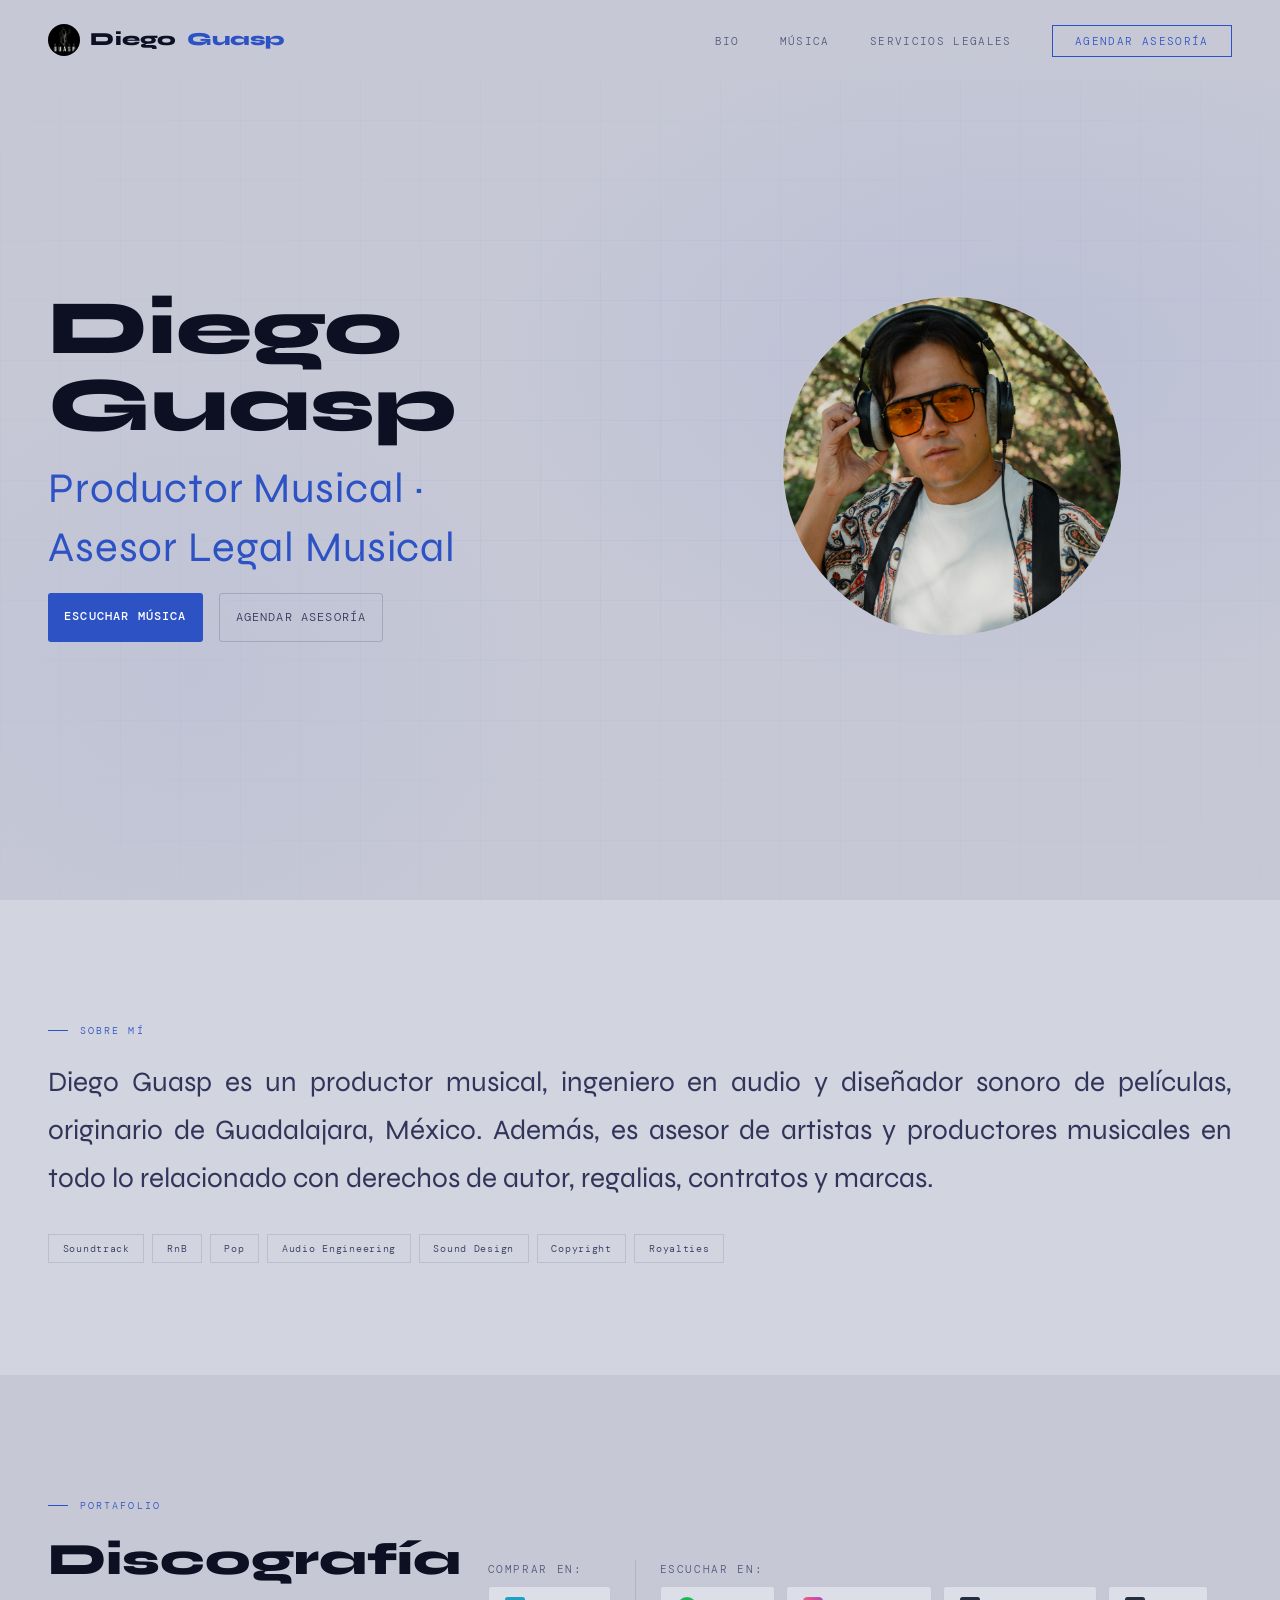
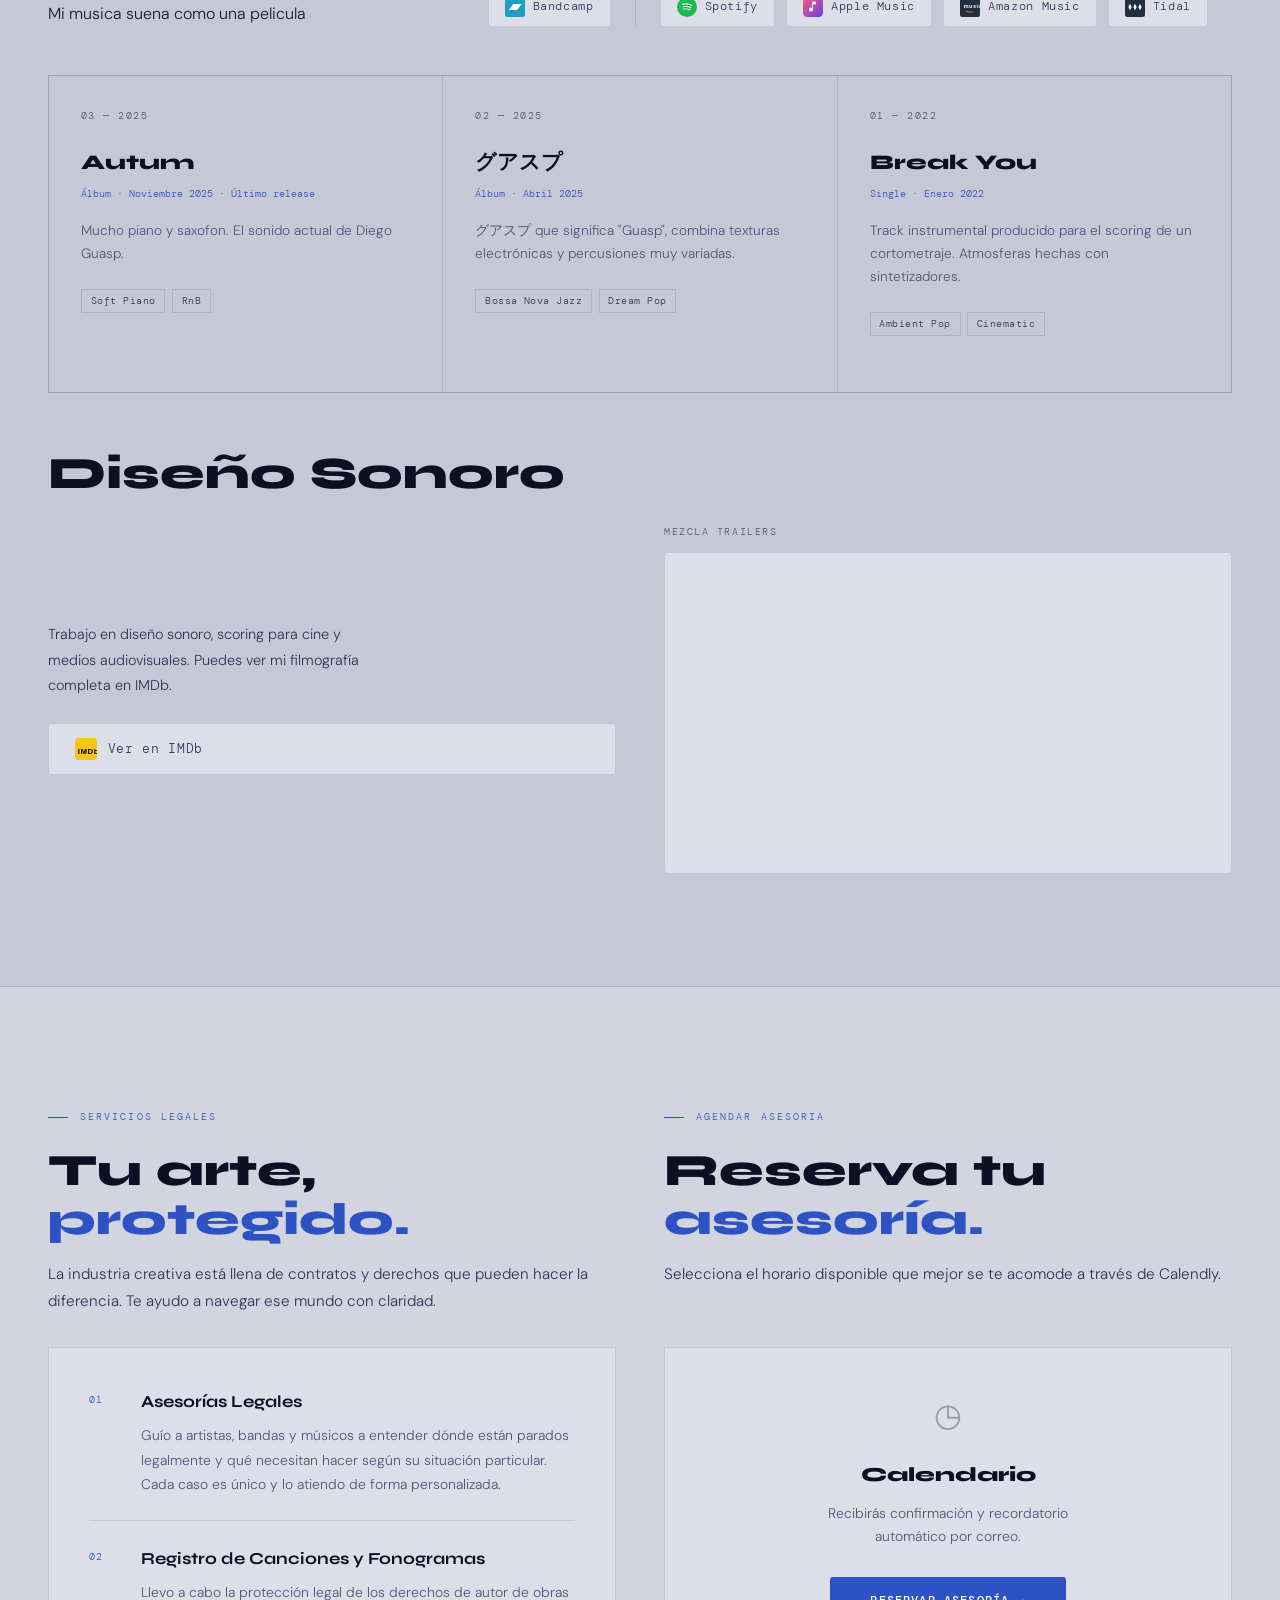
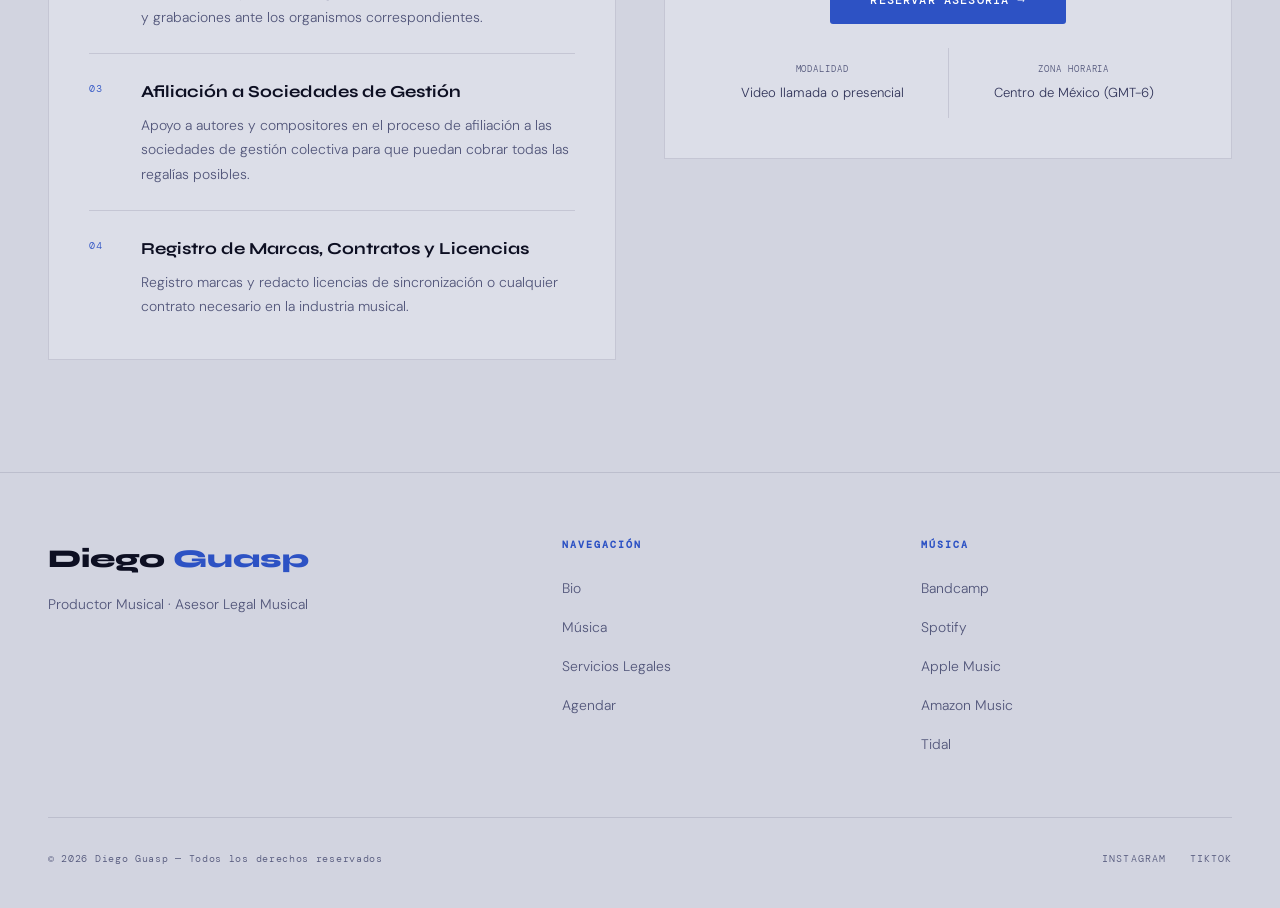
==== index.html @ 58776ae5 "cambios junio 2" ====
<!DOCTYPE html>
<html lang="es">
<head>
<meta charset="UTF-8">
<meta name="viewport" content="width=device-width, initial-scale=1.0">
<title>Diego Guasp — Productor Musical & Asesor Legal Musical</title>
<meta name="description" content="Diego Guasp — Productor musical, ingeniero y asesor legal musical. Guadalajara, México.">

<!-- Open Graph -->
<meta property="og:type" content="website">
<meta property="og:url" content="https://diegoguasp.com">
<meta property="og:title" content="Diego Guasp — Productor Musical & Asesor Legal Musical">
<meta property="og:description" content="Mi música suena como una película. Producción musical y asesoría legal artística desde Guadalajara, México.">
<meta property="og:image" content="https://diegoguasp.com/Imagenes/Foto.JPG">
<meta property="og:image:width" content="1200">
<meta property="og:image:height" content="630">
<meta property="og:locale" content="es_MX">

<!-- Twitter/X Card -->
<meta name="twitter:card" content="summary_large_image">
<meta name="twitter:title" content="Diego Guasp — Productor Musical & Asesor Legal Musical">
<meta name="twitter:description" content="Mi música suena como una película.">
<meta name="twitter:image" content="https://diegoguasp.com/Imagenes/Foto.JPG">

<!-- Google Analytics 4 -->
<script async src="https://www.googletagmanager.com/gtag/js?id=G-9KR2VS8VET"></script>
<script>
  window.dataLayer = window.dataLayer || [];
  function gtag(){dataLayer.push(arguments);}
  gtag('js', new Date());
  gtag('config', 'G-9KR2VS8VET');
</script>

<link rel="preconnect" href="https://fonts.googleapis.com">
<link rel="preconnect" href="https://fonts.gstatic.com" crossorigin>
<link href="https://fonts.googleapis.com/css2?family=Syne:wght@400;700;800&family=DM+Sans:wght@300;400;500&family=DM+Mono:wght@400;500&display=swap" rel="stylesheet">
<link rel="stylesheet" href="styles.css?v=2">
</head>
<body>

<!-- NAV -->
<div class="nav-overlay" id="navOverlay"></div>
<nav id="navbar">
  <a href="#" class="nav-logo">
    <img src="Imagenes/Logo.JPG" alt="Diego Guasp Logo">
    Diego<span> Guasp</span>
  </a>
  <button class="nav-hamburger" id="navHamburger" aria-label="Menú">
    <span></span><span></span><span></span>
  </button>
  <ul class="nav-links" id="main-navigation">
    <li><a href="#sobre-mi">Bio</a></li>
    <li><a href="#musica">Música</a></li>
    <li><a href="#servicios-legales">Servicios Legales</a></li>
    <li><a href="#agenda-col" class="nav-cta">Agendar Asesoría</a></li>
  </ul>
</nav>

<!-- HERO -->
<section class="hero" id="inicio">
  <div class="hero-bg"></div>
  <div class="hero-grid-lines"></div>
  <div class="hero-content">
    <h1 class="hero-title">
      <span class="name">Diego Guasp</span>
      <span class="role">Productor Musical ·</span>
      <span class="role">Asesor Legal Musical</span>
    </h1>
    <div class="hero-btns">
      <a href="#musica" class="btn-blue">Escuchar música</a>
      <a href="#agenda-col" class="btn-ghost">Agendar asesoría</a>
    </div>
  </div>
  <div class="hero-visual">
    <div class="hero-frame">
      <div class="hero-photo-placeholder">
        <img src="Imagenes/Foto.JPG" alt="Diego Guasp Foto">
      </div>
    </div>
  </div>
</section>

<!-- ABOUT -->
<section class="about" id="sobre-mi">
  <div class="about-inner">
    <div>
      <div class="section-eyebrow reveal">Sobre mí</div>
      <p class="section-title reveal">
        Diego Guasp es un productor musical, ingeniero en audio y diseñador sonoro de películas, originario de Guadalajara, México.
        Además, es asesor de artistas y productores musicales en todo lo relacionado con derechos de autor, regalias, contratos y marcas.
      </p>
      <div class="about-tags reveal">
        <span class="tag">Soundtrack</span>
        <span class="tag">RnB</span>
        <span class="tag">Pop</span>
        <span class="tag">Audio Engineering</span>
        <span class="tag">Sound Design</span>
        <span class="tag">Copyright</span>
        <span class="tag">Royalties</span>
      </div>
    </div>
  </div>
</section>

<!-- MUSIC -->
<section class="music" id="musica">
  <div class="music-header">
    <div>
      <div class="section-eyebrow reveal">Portafolio</div>
      <h2 class="section-title reveal">Discografía</h2>
      <p>Mi musica suena como una pelicula</p>
    </div>
    <div class="music-platforms reveal">
      <div class="platform-group">
        <span class="platform-group-label">Comprar en:</span>
        <div class="platform-group-btns">
          <a href="https://diegoguasp.bandcamp.com" target="_blank" rel="noopener" class="platform-btn">
            <svg viewBox="0 0 24 24" fill="none" xmlns="http://www.w3.org/2000/svg"><rect width="24" height="24" rx="3" fill="#1DA0C3"/><path d="M4.5 15.5l5.5-7h10l-5.5 7z" fill="white"/></svg>
            Bandcamp
          </a>
        </div>
      </div>
      <div class="platform-group">
        <span class="platform-group-label">Escuchar en:</span>
        <div class="platform-group-btns">
          <a href="https://open.spotify.com/artist/3UPe8YhRM7mn77mCJE94HJ" target="_blank" rel="noopener" class="platform-btn">
            <svg viewBox="0 0 24 24" xmlns="http://www.w3.org/2000/svg"><circle cx="12" cy="12" r="12" fill="#1DB954"/><path d="M17.2 10.6c-2.9-1.7-7.6-1.9-10.3-1a.7.7 0 01-.9-.5.7.7 0 01.5-.9c3-.9 8.1-.7 11.3 1.2a.7.7 0 01.2 1 .7.7 0 01-.8.2zm-.1 2.7a.6.6 0 01-.8.2c-2.4-1.5-6.1-1.9-9-1.1a.6.6 0 01-.7-.4.6.6 0 01.4-.7c3.3-.9 7.3-.5 10 1.2a.6.6 0 01.1.8zm-.9 2.6a.5.5 0 01-.7.1c-2.1-1.3-4.8-1.6-7.9-.9a.5.5 0 01-.6-.4.5.5 0 01.4-.6c3.4-.7 6.4-.4 8.7 1a.5.5 0 01.1.8z" fill="white"/></svg>
            Spotify
          </a>
          <a href="https://music.apple.com/mx/artist/diego-guasp/1601722653" target="_blank" rel="noopener" class="platform-btn">
            <svg viewBox="0 0 24 24" xmlns="http://www.w3.org/2000/svg"><defs><linearGradient id="appleG" x1="0" y1="0" x2="1" y2="1"><stop offset="0%" stop-color="#FC5C7D"/><stop offset="100%" stop-color="#6A3DE8"/></linearGradient></defs><rect width="24" height="24" rx="5" fill="url(#appleG)"/><path d="M15.5 5.5h-4a.5.5 0 00-.5.5v7.3a2.3 2.3 0 10.9 1.8V9h3.1a.5.5 0 00.5-.5V6a.5.5 0 00-.5-.5z" fill="white"/></svg>
            Apple Music
          </a>
          <a href="https://music.amazon.com.mx/artists/B09PHXPJSR/diego-guasp" target="_blank" rel="noopener" class="platform-btn">
            <svg viewBox="0 0 24 24" xmlns="http://www.w3.org/2000/svg"><rect width="24" height="24" rx="3" fill="#232F3E"/><path d="M5 15.2c3.2 2 7.4 3.1 11.8 2.3-.4.3-1 .6-1.5.8-2.9.9-6 .4-8.5-1.1-.3-.2-.4-.5-.2-.8.2-.3.4-.3.4-.2z" fill="#FF9900"/><text x="4.5" y="13.5" font-family="Arial" font-weight="700" font-size="6.5" fill="white">music</text></svg>
            Amazon Music
          </a>
          <a href="https://tidal.com/artist/30819581" target="_blank" rel="noopener" class="platform-btn">
            <svg viewBox="0 0 24 24" xmlns="http://www.w3.org/2000/svg"><rect width="24" height="24" rx="3" fill="#232F3E"/><g fill="white"><polygon points="6,8 8,12 6,16 4,12"/><polygon points="12,8 14,12 12,16 10,12"/><polygon points="18,8 20,12 18,16 16,12"/></g></svg>
            Tidal
          </a>
        </div>
      </div>
    </div>
  </div>

  <div class="music-grid reveal">
    <div class="track">
      <div class="track-num">03 — 2025</div>
      <div class="track-title">Autum</div>
      <div class="track-year">Álbum · Noviembre 2025 · Último release</div>
      <div class="track-desc">Mucho piano y saxofon. El sonido actual de Diego Guasp.</div>
      <div class="track-genres"><span class="track-genre">Soft Piano</span><span class="track-genre">RnB</span></div>
    </div>
    <div class="track">
      <div class="track-num">02 — 2025</div>
      <div class="track-title">グアスプ</div>
      <div class="track-year">Álbum · Abril 2025</div>
      <div class="track-desc">グアスプ que significa "Guasp", combina texturas electrónicas y percusiones muy variadas.</div>
      <div class="track-genres"><span class="track-genre">Bossa Nova Jazz</span><span class="track-genre">Dream Pop</span></div>
    </div>
    <div class="track">
      <div class="track-num">01 — 2022</div>
      <div class="track-title">Break You</div>
      <div class="track-year">Single · Enero 2022</div>
      <div class="track-desc">Track instrumental producido para el scoring de un cortometraje. Atmosferas hechas con sintetizadores.</div>
      <div class="track-genres"><span class="track-genre">Ambient Pop</span><span class="track-genre">Cinematic</span></div>
    </div>
  </div>

  <!-- Diseño Sonoro -->
  <div class="sound-design reveal">
    <h2 class="section-title" style="margin-top:3.5rem;">Diseño Sonoro</h2>
    <div class="sound-design-cols">
      <div class="sound-design-left">
        <p class="sound-design-desc">Trabajo en diseño sonoro, scoring para cine y medios audiovisuales. Puedes ver mi filmografía completa en IMDb.</p>
        <a href="https://m.imdb.com/name/nm13882269/" target="_blank" rel="noopener" class="platform-btn platform-btn--lg">
          <svg viewBox="0 0 24 24" xmlns="http://www.w3.org/2000/svg"><rect width="24" height="24" rx="4" fill="#F5C518"/><text x="3" y="17" font-family="Arial" font-weight="900" font-size="8.5" fill="#000000">IMDb</text></svg>
          Ver en IMDb
        </a>
      </div>
      <div class="sound-design-right">
        <p class="sound-design-video-label">Mezcla Trailers</p>
        <div class="video-embed">
          <iframe src="https://www.youtube.com/embed/2tfLSS6xUOE" title="Mezcla Trailers — Diego Guasp" allow="accelerometer; autoplay; clipboard-write; encrypted-media; gyroscope; picture-in-picture" allowfullscreen></iframe>
        </div>
      </div>
    </div>
  </div>
</section>

<div class="divider"></div>

<!-- LEGAL + AGENDA -->
<section class="legal-agenda" id="servicios-legales">
  <div class="legal-agenda-cols reveal">
    <div class="legal-column-left">
      <div class="legal-agenda-top reveal">
        <div class="section-eyebrow">Servicios Legales</div>
        <h2 class="section-title">Tu arte,<br><em>protegido.</em></h2>
        <p class="section-text">La industria creativa está llena de contratos y derechos que pueden hacer la diferencia. Te ayudo a navegar ese mundo con claridad.</p>
      </div>
      <div class="legal-box">
        <div class="legal-services-list">
          <div class="legal-service-item">
            <div class="legal-service-num">01</div>
            <div>
              <div class="legal-service-name">Asesorías Legales</div>
              <div class="legal-service-desc">Guío a artistas, bandas y músicos a entender dónde están parados legalmente y qué necesitan hacer según su situación particular. Cada caso es único y lo atiendo de forma personalizada.</div>
            </div>
          </div>
          <div class="legal-service-item">
            <div class="legal-service-num">02</div>
            <div>
              <div class="legal-service-name">Registro de Canciones y Fonogramas</div>
              <div class="legal-service-desc">Llevo a cabo la protección legal de los derechos de autor de obras y grabaciones ante los organismos correspondientes.</div>
            </div>
          </div>
          <div class="legal-service-item">
            <div class="legal-service-num">03</div>
            <div>
              <div class="legal-service-name">Afiliación a Sociedades de Gestión</div>
              <div class="legal-service-desc">Apoyo a autores y compositores en el proceso de afiliación a las sociedades de gestión colectiva para que puedan cobrar todas las regalías posibles.</div>
            </div>
          </div>
          <div class="legal-service-item">
            <div class="legal-service-num">04</div>
            <div>
              <div class="legal-service-name">Registro de Marcas, Contratos y Licencias</div>
              <div class="legal-service-desc">Registro marcas y redacto licencias de sincronización o cualquier contrato necesario en la industria musical.</div>
            </div>
          </div>
        </div>
      </div>
    </div>

    <section class="agenda-col" id="agenda-col">
      <div class="agenda-header">
        <div class="section-eyebrow">Agendar Asesoria</div>
        <div class="agenda-intro">
          <h2 class="section-title">Reserva tu<br><em>asesoría.</em></h2>
          <p class="section-text">Selecciona el horario disponible que mejor se te acomode a través de Calendly.</p>
        </div>
      </div>
      <div class="calendly-wrap">
        <div class="calendly-icon">◷</div>
        <h3>Calendario</h3>
        <p>Recibirás confirmación y recordatorio automático por correo.</p>
        <button type="button" id="openCalendly" class="btn-calendly">Reservar asesoría →</button>
        <div class="agenda-features">
          <div class="agenda-feature">
            <div class="agenda-feature-label">Modalidad</div>
            <div class="agenda-feature-val">Video llamada o presencial</div>
          </div>
          <div class="agenda-feature">
            <div class="agenda-feature-label">Zona horaria</div>
            <div class="agenda-feature-val">Centro de México (GMT-6)</div>
          </div>
        </div>
      </div>
    </section>
  </div>
</section>

<!-- LIBRERÍA — oculta, reactivar cuando esté lista
<section class="sounds" id="libreria"> ... </section>
-->

<!-- FOOTER -->
<footer>
  <div class="footer-top">
    <div class="footer-brand">
      <h2>Diego <span>Guasp</span></h2>
      <p>Productor Musical · Asesor Legal Musical</p>
    </div>
    <div class="footer-col">
      <h4>Navegación</h4>
      <ul>
        <li><a href="#sobre-mi">Bio</a></li>
        <li><a href="#musica">Música</a></li>
        <li><a href="#servicios-legales">Servicios Legales</a></li>
        <li><a href="#agenda-col">Agendar</a></li>
      </ul>
    </div>
    <div class="footer-col">
      <h4>Música</h4>
      <ul>
        <li><a href="https://diegoguasp.bandcamp.com" target="_blank" rel="noopener">Bandcamp</a></li>
        <li><a href="https://open.spotify.com/artist/3UPe8YhRM7mn77mCJE94HJ" target="_blank" rel="noopener">Spotify</a></li>
        <li><a href="https://music.apple.com/mx/artist/diego-guasp/1601722653" target="_blank" rel="noopener">Apple Music</a></li>
        <li><a href="https://music.amazon.com.mx/artists/B09PHXPJSR/diego-guasp" target="_blank" rel="noopener">Amazon Music</a></li>
        <li><a href="https://tidal.com/artist/30819581" target="_blank" rel="noopener">Tidal</a></li>
      </ul>
    </div>
  </div>
  <div class="footer-bottom">
    <span class="footer-copy">© 2026 Diego Guasp — Todos los derechos reservados</span>
    <div class="footer-socials">
      <a href="https://instagram.com/diego.guasp" target="_blank" rel="noopener" class="footer-social">Instagram</a>
      <a href="https://tiktok.com/@diegoguasp" target="_blank" rel="noopener" class="footer-social">TikTok</a>
    </div>
  </div>
</footer>

<!-- Calendly modal -->
<div id="calendlyModal" style="display:none;position:fixed;inset:0;z-index:200;background:rgba(0,0,0,0.45);backdrop-filter:blur(2px);align-items:center;justify-content:center;padding:1rem;">
  <div style="width:min(900px,100%);max-height:90vh;background:var(--bg);border:1px solid var(--border);border-radius:8px;overflow:hidden;">
    <div style="display:flex;justify-content:space-between;align-items:center;padding:0.8rem 1rem;border-bottom:1px solid var(--border);">
      <h3 style="font-family:'Syne',sans-serif;font-size:1rem;color:var(--cream);font-weight:700;">Reservar asesoría</h3>
      <button id="closeCalendly" style="background:transparent;border:none;color:var(--muted);font-size:1.4rem;cursor:pointer;line-height:1;">×</button>
    </div>
    <div><iframe id="calendlyIframe" src="" title="Calendly" allowfullscreen style="width:100%;height:70vh;border:0;"></iframe></div>
  </div>
</div>

<script src="main.js"></script>
</body>
</html>
---- styles.css ----
/* ─────────────────────────────────────────
   Diego Guasp — styles.css
   ───────────────────────────────────────── */

*, *::before, *::after { box-sizing: border-box; margin: 0; padding: 0; }
html { scroll-behavior: smooth; scroll-padding-top: 7rem; font-size: 16px; }

:root {
  --bg:      #c6c8d6;
  --bg2:     #d2d4e0;
  --bg3:     #dcdee8;
  --border:  rgba(40,45,80,0.13);
  --text:    #1a1c2e;
  --muted:   #52567a;
  --subtle:  #32355a;
  --blue:    #2d52c4;
  --blue2:   #4f7eff;
  --cream:   #0d0f22;
  --font-display: 'Syne', sans-serif;
  --font-body:    'DM Sans', sans-serif;
  --font-mono:    'DM Mono', monospace;
}

body { background: var(--bg); color: var(--text); font-family: var(--font-body); font-weight: 300; line-height: 1.7; overflow-x: hidden; }

/* NAV */
nav { position: fixed; top: 0; left: 0; right: 0; z-index: 100; display: flex; justify-content: space-between; align-items: center; padding: 1.5rem 3rem; border-bottom: 1px solid transparent; transition: background 0.4s, border-color 0.4s, padding 0.3s; background: rgba(198,200,214,0.6); backdrop-filter: blur(10px); }
nav.scrolled { background: rgba(198,200,214,0.96); backdrop-filter: blur(20px); border-color: var(--border); padding: 1rem 3rem; }
.nav-logo { display: flex; align-items: center; gap: 0.65rem; font-family: var(--font-display); font-size: 1.15rem; font-weight: 800; letter-spacing: 0.01em; color: var(--cream); text-decoration: none; }
.nav-logo img { width: 32px; height: 32px; object-fit: cover; border-radius: 50%; flex-shrink: 0; }
.nav-logo span { color: var(--blue); }
.nav-links { display: flex; gap: 2.5rem; list-style: none; align-items: center; justify-content: flex-end; flex-wrap: wrap; }
.nav-links a { color: var(--muted); text-decoration: none; font-family: var(--font-mono); font-size: 0.7rem; letter-spacing: 0.12em; text-transform: uppercase; transition: color 0.2s; }
.nav-links a:hover { color: var(--blue); }
.nav-links li { min-width: fit-content; }
.nav-cta { padding: 0.5rem 1.4rem; border: 1px solid var(--blue); color: var(--blue) !important; transition: background 0.2s, color 0.2s !important; }
.nav-cta:hover { background: var(--blue) !important; color: #fff !important; }

/* HERO */
.hero { min-height: 100vh; display: grid; grid-template-columns: 1fr 1fr; align-items: center; padding: 5rem 3rem 3rem; position: relative; overflow: hidden; gap: 4rem; }
.hero-bg { position: absolute; inset: 0; z-index: 0; background: radial-gradient(ellipse 60% 55% at 80% 40%, rgba(45,82,196,0.07) 0%, transparent 70%), radial-gradient(ellipse 40% 50% at 15% 75%, rgba(45,82,196,0.04) 0%, transparent 70%); }
.hero-grid-lines { position: absolute; inset: 0; z-index: 0; background-image: linear-gradient(rgba(45,82,196,0.04) 1px, transparent 1px), linear-gradient(90deg, rgba(45,82,196,0.04) 1px, transparent 1px); background-size: 60px 60px; mask-image: radial-gradient(ellipse 80% 80% at 50% 50%, black 0%, transparent 100%); }
.hero-content { position: relative; z-index: 1; }
.hero-title { font-family: var(--font-display); font-size: clamp(3.5rem, 6vw, 6rem); font-weight: 800; line-height: 1.0; margin-bottom: 1.5rem; opacity: 0; animation: fadeUp 0.8s 0.2s forwards; }
.hero-title .name { display: block; color: var(--cream); margin-bottom: inherit; }
.hero-title .role { display: block; font-weight: 400; color: var(--blue); font-size: 0.55em; margin-top: 0.4em; letter-spacing: 0.02em; }
.hero-btns { display: flex; gap: 1rem; flex-wrap: wrap; opacity: 0; animation: fadeUp 0.8s 0.5s forwards; }
.btn-blue { padding: 0.85rem 1rem; background: var(--blue); color: #fff; font-family: var(--font-mono); font-size: 0.73rem; font-weight: 500; letter-spacing: 0.1em; text-transform: uppercase; border: none; border-radius: 3px; text-decoration: none; display: inline-block; transition: background 0.2s, transform 0.15s; }
.btn-blue:hover { background: var(--blue2); transform: translateY(-2px); }
.btn-ghost { padding: 0.85rem 1rem; background: transparent; color: var(--subtle); font-family: var(--font-mono); font-size: 0.73rem; letter-spacing: 0.1em; text-transform: uppercase; border: 1px solid rgba(40,45,80,0.2); border-radius: 3px; text-decoration: none; display: inline-block; transition: border-color 0.2s, color 0.2s; }
.btn-ghost:hover { border-color: var(--blue); color: var(--blue); }
.hero-visual { position: relative; z-index: 1; display: flex; justify-content: center; align-items: center; opacity: 0; animation: fadeIn 1.2s 0.3s forwards; }
.hero-frame { position: relative; display: inline-block; max-width: 340px; width: 100%; }
.hero-photo-placeholder { width: 100%; aspect-ratio: 1; background: var(--bg3); border: 1px solid var(--border); display: flex; flex-direction: column; align-items: center; justify-content: center; overflow: hidden; border-radius: 50%; }
.hero-photo-placeholder img { display: block; width: 100%; height: 100%; object-fit: cover; object-position: center; }
.hero-frame-deco { position: absolute; bottom: -14px; right: -14px; width: 100%; height: 100%; border: 1px solid var(--blue); opacity: 0.2; z-index: -1; border-radius: 50%; }

/* SHARED */
section { padding: 7rem 3rem; scroll-margin-top: -7rem; }
.section-eyebrow { display: inline-flex; align-items: center; gap: 0.75rem; font-family: var(--font-mono); font-size: 0.65rem; color: var(--blue); letter-spacing: 0.2em; text-transform: uppercase; margin-bottom: 1.25rem; }
.section-eyebrow::before { content: ''; display: block; width: 20px; height: 1px; background: var(--blue); }
.section-title { font-family: var(--font-display); font-size: clamp(2rem, 3.5vw, 3rem); font-weight: 800; line-height: 1.1; color: var(--cream); margin-bottom: 1rem; }
.section-title em { font-style: normal; color: var(--blue); }
.section-sub  { color: var(--subtle); font-size: 1rem; line-height: 1.8; max-width: 520px; margin-bottom: 3.5rem; }
.section-text { color: var(--subtle); font-size: 0.95rem; line-height: 1.8; max-width: 580px; margin-bottom: 0; }
.agenda-intro { margin-bottom: 1.5rem; }
.divider { width: 100%; height: 1px; background: var(--border); }

/* ABOUT */
.about { background: var(--bg2); }
.about-inner { display: grid; grid-template-columns: 1fr; gap: 2rem; }
.about-inner .section-title { font-size: clamp(1.5rem, 2.2vw, 1.75rem); font-weight: 400; color: var(--subtle); line-height: 1.7; margin-bottom: 0; text-align: justify; }
.about-tags { display: flex; flex-wrap: wrap; gap: 0.5rem; margin-top: 2rem; }
.tag { padding: 0.3rem 0.85rem; border: 1px solid var(--border); font-family: var(--font-mono); font-size: 0.65rem; color: var(--subtle); letter-spacing: 0.07em; transition: border-color 0.2s, color 0.2s; }
.tag:hover { border-color: var(--blue); color: var(--blue); }

/* MUSIC */
.music-header { display: flex; justify-content: space-between; align-items: flex-end; margin-bottom: 3rem; flex-wrap: wrap; gap: 1.5rem; }
.music-grid { display: grid; grid-template-columns: repeat(3, 1fr); gap: 1px; background: var(--border); border: 1px solid var(--border); }
.track { background: var(--bg); padding: 2rem; transition: background 0.25s; position: relative; overflow: hidden; }
.track::before { content: ''; position: absolute; top: 0; left: 0; width: 3px; height: 0; background: var(--blue); transition: height 0.35s; }
@media (hover: hover) { .track:hover { background: var(--bg2); } .track:hover::before { height: 100%; } }
.track.touched { background: var(--bg2); }
.track.touched::before { height: 100%; }
.track-num   { font-family: var(--font-mono); font-size: 0.62rem; color: var(--muted); letter-spacing: 0.15em; margin-bottom: 1.25rem; }
.track-title { font-family: var(--font-display); font-size: 1.3rem; font-weight: 800; color: var(--cream); margin-bottom: 0.3rem; }
.track-year  { font-family: var(--font-mono); font-size: 0.65rem; color: var(--blue); margin-bottom: 1rem; }
.track-desc  { font-size: 0.85rem; color: var(--muted); line-height: 1.7; margin-bottom: 1.5rem; }
.track-genres { display: flex; flex-wrap: wrap; gap: 0.4rem; margin-bottom: 1.5rem; }
.track-genre { font-family: var(--font-mono); font-size: 0.6rem; color: var(--subtle); border: 1px solid var(--border); padding: 0.18rem 0.55rem; letter-spacing: 0.05em; }
.track-link { display: inline-flex; align-items: center; gap: 0.5rem; font-family: var(--font-mono); font-size: 0.65rem; color: var(--blue); letter-spacing: 0.1em; text-transform: uppercase; text-decoration: none; transition: gap 0.2s; }
.track-link:hover { gap: 0.9rem; }

/* PLATFORMS */
.music-platforms { display: flex; align-items: flex-end; gap: 0; }
.platform-group { display: flex; flex-direction: column; gap: 0.5rem; padding: 0 1.5rem; }
.platform-group:first-child { padding-left: 0; }
.platform-group + .platform-group { border-left: 1px solid var(--border); }
.platform-group-label { font-family: var(--font-mono); font-size: 0.68rem; color: var(--muted); letter-spacing: 0.15em; text-transform: uppercase; }
.platform-group-btns { display: flex; gap: 0.7rem; flex-wrap: wrap; }
.platform-btn { display: inline-flex; align-items: center; gap: 0.5rem; padding: 0.55rem 1rem; border: 1px solid var(--border); border-radius: 3px; background: var(--bg3); text-decoration: none; font-family: var(--font-mono); font-size: 0.78rem; color: var(--subtle); letter-spacing: 0.05em; transition: border-color 0.2s, color 0.2s, background 0.2s, transform 0.15s; }
.platform-btn:hover { border-color: var(--blue); color: var(--blue); background: var(--bg2); transform: translateY(-1px); }
.platform-btn svg { width: 20px; height: 20px; flex-shrink: 0; }
.platform-btn--lg { padding: 0.85rem 1.6rem; font-size: 0.8rem; gap: 0.7rem; }
.platform-btn--lg svg { width: 22px; height: 22px; }

/* SOUND DESIGN */
.sound-design { margin-top: 1rem; }
.sound-design-cols { display: grid; grid-template-columns: 1fr 1fr; gap: 3rem; align-items: center; margin-top: 1.5rem; }
.sound-design-left { display: flex; flex-direction: column; gap: 1.5rem; justify-content: center; }
.sound-design-desc { font-size: 0.9rem; color: var(--subtle); line-height: 1.8; max-width: 320px; }
.sound-design-right { display: flex; flex-direction: column; gap: 0.75rem; }
.sound-design-video-label { font-family: var(--font-mono); font-size: 0.65rem; color: var(--muted); letter-spacing: 0.15em; text-transform: uppercase; }
.video-embed { position: relative; width: 100%; padding-bottom: 56.25%; border: 1px solid var(--border); border-radius: 4px; overflow: hidden; background: var(--bg3); }
.video-embed iframe { position: absolute; inset: 0; width: 100%; height: 100%; border: 0; }

/* LEGAL + AGENDA */
.legal-agenda { background: var(--bg2); }
.legal-agenda-top { margin-bottom: 0; }
.legal-agenda-cols { display: grid; grid-template-columns: 1fr 1fr; gap: 3rem; align-items: start; }
.legal-column-left { display: flex; flex-direction: column; gap: 2rem; }
.legal-box { border: 1px solid var(--border); background: var(--bg3); padding: 2.5rem; }
.legal-services-list { display: flex; flex-direction: column; }
.legal-service-item { display: grid; grid-template-columns: 2rem 1fr; gap: 1.25rem; padding: 1.5rem 0; border-bottom: 1px solid var(--border); }
.legal-service-item:last-child  { border-bottom: none; padding-bottom: 0; }
.legal-service-item:first-child { padding-top: 0; }
.legal-service-num  { font-family: var(--font-mono); font-size: 0.62rem; color: var(--blue); letter-spacing: 0.1em; padding-top: 0.2rem; }
.legal-service-name { font-family: var(--font-display); font-size: 1.05rem; font-weight: 700; color: var(--cream); margin-bottom: 0.4rem; }
.legal-service-desc { font-size: 0.87rem; color: var(--muted); line-height: 1.75; }
.agenda-col { display: flex; flex-direction: column; gap: 0; padding: 0; scroll-margin-top: -1rem; }
.agenda-header { margin-bottom: 2.18rem; }
.calendly-wrap { background: var(--bg3); border: 1px solid var(--border); padding: 2.5rem 2rem; display: flex; flex-direction: column; align-items: center; text-align: center; }
.calendly-icon { font-size: 2rem; margin-bottom: 1rem; opacity: 0.35; }
.calendly-wrap h3 { font-family: var(--font-display); font-size: 1.25rem; font-weight: 800; color: var(--cream); margin-bottom: 0.6rem; }
.calendly-wrap p  { color: var(--muted); font-size: 0.87rem; line-height: 1.7; margin-bottom: 1.75rem; max-width: 260px; }
.btn-calendly { display: inline-block; padding: 0.95rem 2.5rem; background: var(--blue); color: #fff; font-family: var(--font-mono); font-size: 0.73rem; font-weight: 500; letter-spacing: 0.1em; text-transform: uppercase; text-decoration: none; border-radius: 3px; border: none; cursor: pointer; transition: background 0.2s, transform 0.15s; }
.btn-calendly:hover { background: var(--blue2); transform: translateY(-2px); }
.agenda-features { display: grid; grid-template-columns: 1fr 1fr; gap: 1px; background: var(--border); width: 100%; margin-top: 1.5rem; }
.agenda-feature       { padding: 0.9rem 1rem; background: var(--bg3); }
.agenda-feature-label { font-family: var(--font-mono); font-size: 0.58rem; color: var(--muted); letter-spacing: 0.1em; text-transform: uppercase; margin-bottom: 0.25rem; }
.agenda-feature-val   { font-size: 0.82rem; color: var(--subtle); }

/* FOOTER */
footer { background: var(--bg2); border-top: 1px solid var(--border); padding: 4rem 3rem 2.5rem; }
.footer-top { display: grid; grid-template-columns: 1.5fr 1fr 1fr; gap: 3rem; margin-bottom: 3rem; }
.footer-brand h2 { font-family: var(--font-display); font-size: 1.6rem; font-weight: 800; color: var(--cream); margin-bottom: 0.75rem; }
.footer-brand h2 span { color: var(--blue); }
.footer-brand p { color: var(--muted); font-size: 0.87rem; line-height: 1.8; max-width: 280px; }
.footer-col h4 { font-family: var(--font-mono); font-size: 0.62rem; color: var(--blue); letter-spacing: 0.2em; text-transform: uppercase; margin-bottom: 1.25rem; }
.footer-col ul { list-style: none; }
.footer-col ul li { margin-bottom: 0.75rem; }
.footer-col ul li a { color: var(--muted); text-decoration: none; font-size: 0.87rem; transition: color 0.2s; }
.footer-col ul li a:hover { color: var(--blue); }
.footer-bottom { border-top: 1px solid var(--border); padding-top: 2rem; display: flex; justify-content: space-between; align-items: center; flex-wrap: wrap; gap: 1rem; }
.footer-copy    { font-family: var(--font-mono); font-size: 0.62rem; color: var(--muted); letter-spacing: 0.07em; }
.footer-socials { display: flex; gap: 1.5rem; }
.footer-social  { font-family: var(--font-mono); font-size: 0.65rem; color: var(--muted); text-decoration: none; letter-spacing: 0.1em; text-transform: uppercase; transition: color 0.2s; }
.footer-social:hover { color: var(--blue); }

/* ANIMATIONS */
@keyframes fadeUp { from { opacity: 0; transform: translateY(20px); } to { opacity: 1; transform: translateY(0); } }
@keyframes fadeIn  { from { opacity: 0; } to { opacity: 1; } }
.reveal         { opacity: 0; transform: translateY(18px); transition: opacity 0.65s ease, transform 0.65s ease; }
.reveal.visible { opacity: 1; transform: translateY(0); }

/* HAMBURGER */
.nav-hamburger { display: none; flex-direction: column; justify-content: center; gap: 5px; width: 36px; height: 36px; cursor: pointer; background: transparent; border: none; padding: 4px; flex-shrink: 0; }
.nav-hamburger span { display: block; width: 22px; height: 2px; background: var(--cream); border-radius: 2px; transition: transform 0.25s, opacity 0.2s; }
.nav-hamburger.open span:nth-child(1) { transform: translateY(7px) rotate(45deg); }
.nav-hamburger.open span:nth-child(2) { opacity: 0; }
.nav-hamburger.open span:nth-child(3) { transform: translateY(-7px) rotate(-45deg); }

/* RESPONSIVE */
@media (max-width: 900px) {
  nav { padding: 1rem 1.5rem; flex-wrap: nowrap; }
  nav.scrolled { padding: 0.8rem 1.5rem; }
  .nav-hamburger { display: flex; }
  .nav-links { display: none; flex-direction: column; gap: 0; position: fixed; top: 0; left: 0; right: 0; background: rgba(198,200,214,0.97); backdrop-filter: blur(20px); padding: 5rem 2rem 2rem; z-index: 99; border-bottom: 1px solid var(--border); }
  .nav-links.open { display: flex; }
  .nav-links li { width: 100%; border-bottom: 1px solid var(--border); }
  .nav-links li:last-child { border-bottom: none; margin-top: 1rem; }
  .nav-links a { display: block; padding: 0.9rem 0; font-size: 0.75rem; color: var(--subtle); }
  .nav-links a:hover { color: var(--blue); }
  .nav-cta { display: inline-block !important; padding: 0.65rem 1.4rem !important; width: fit-content; }
  .nav-overlay { display: none; position: fixed; inset: 0; z-index: 98; background: rgba(26,28,46,0.35); }
  .nav-overlay.open { display: block; }
  section { padding: 5rem 1.2rem; }
  .hero { display: flex; flex-direction: column; padding: 7rem 1.2rem 3rem; gap: 2rem; }
  .hero-content { order: 2; text-align: center; }
  .hero-btns { display: block; margin-top: 2rem; }
  .hero-visual { order: 1; display: flex; margin-top: 0; margin-bottom: 2rem; justify-content: center; }
  .hero-frame { max-width: 260px; }
  .about-inner, .legal-agenda-cols { grid-template-columns: 1fr; gap: 0; }
  .music-grid { grid-template-columns: 1fr; }
  .music-header { flex-direction: column; align-items: flex-start; }
  .sound-design-cols { grid-template-columns: 1fr; gap: 2rem; }
  .sound-design-desc { max-width: 100%; }
  .music-platforms { flex-direction: column; align-items: flex-start; gap: 1rem; }
  .platform-group { padding: 0; }
  .platform-group + .platform-group { border-left: none; border-top: 1px solid var(--border); padding-top: 1rem; }
  .agenda-col { scroll-margin-top: -3rem; }
  .footer-top { grid-template-columns: 1fr; gap: 2rem; }
}
@media (max-width: 600px) {
  .hero-title { font-size: 2.4rem; }
  .section-eyebrow { font-size: 0.6rem; }
  .section-sub, .section-text, .agenda-intro p { font-size: 0.92rem; }
  .legal-box { padding: 1.5rem; }
  .agenda-features { grid-template-columns: 1fr; }
  .platform-group-btns { flex-wrap: wrap; }
  .hero { padding-top: 6rem; }
}
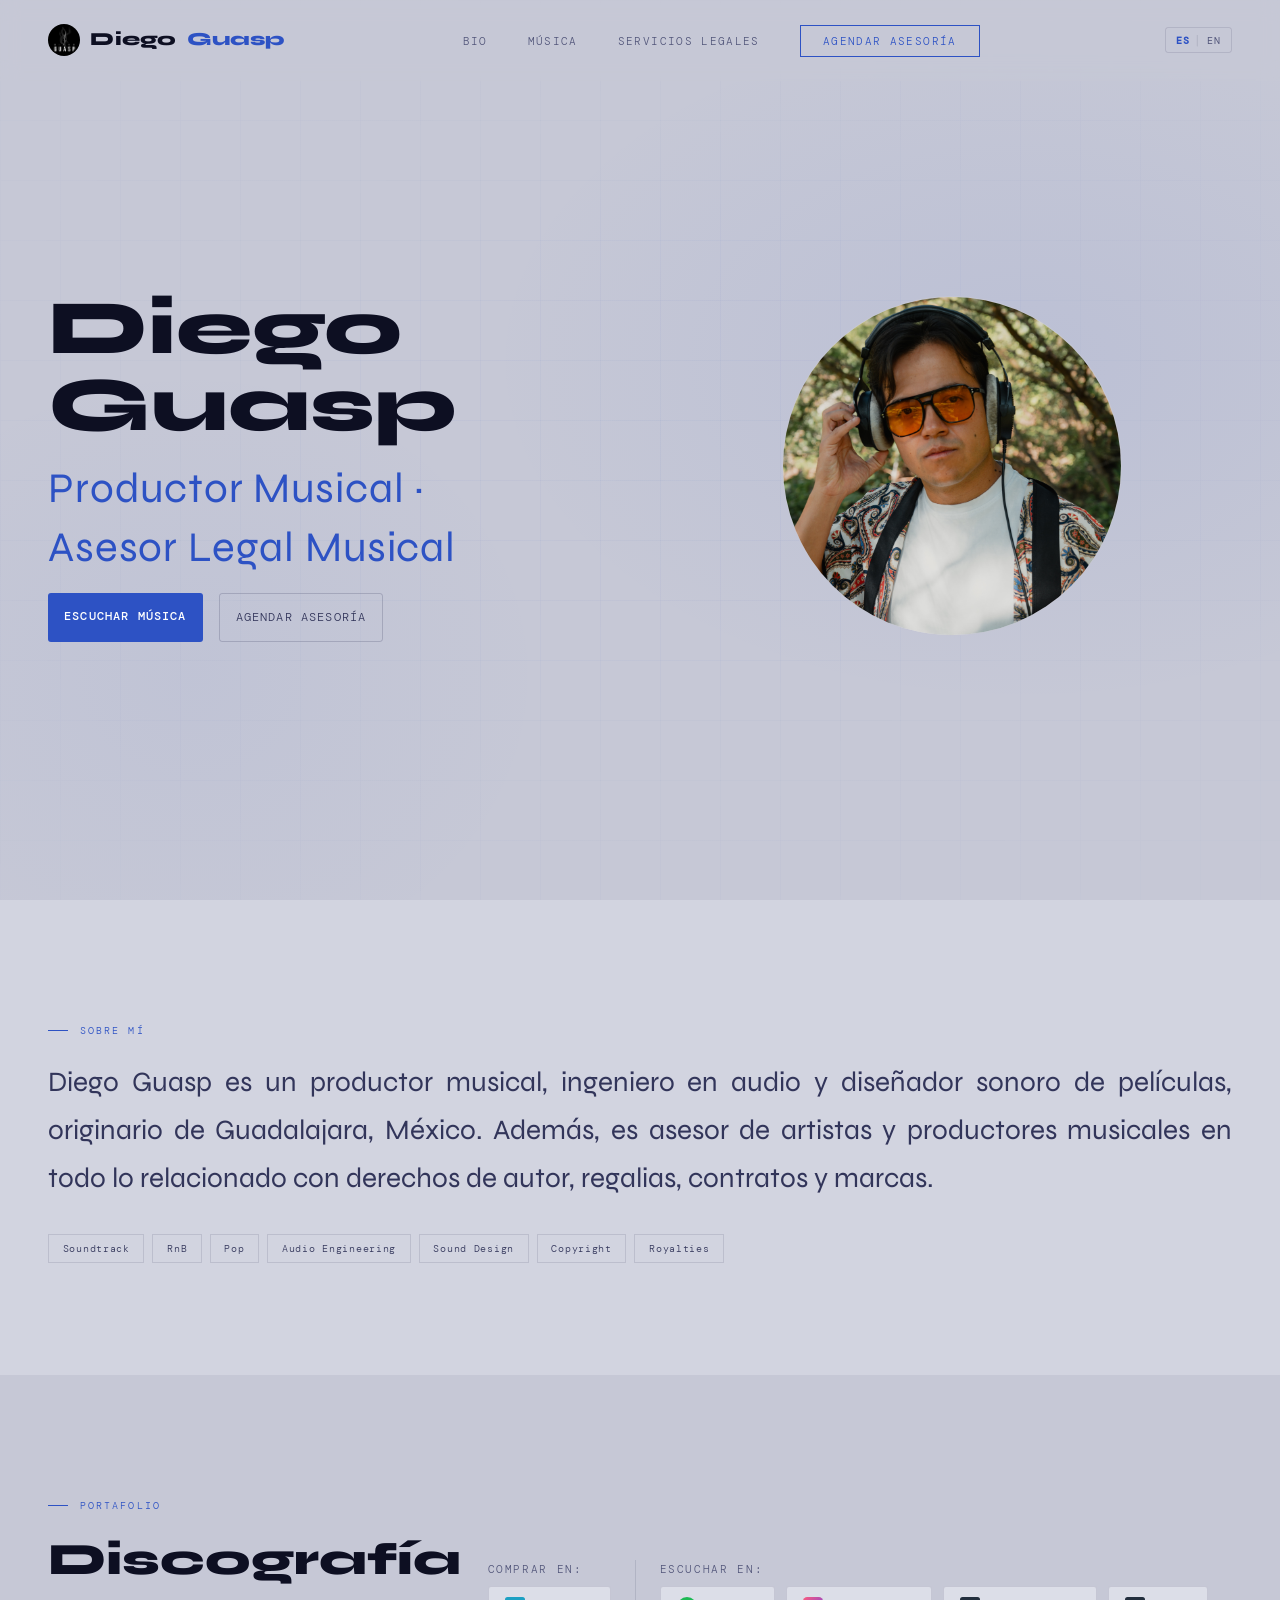
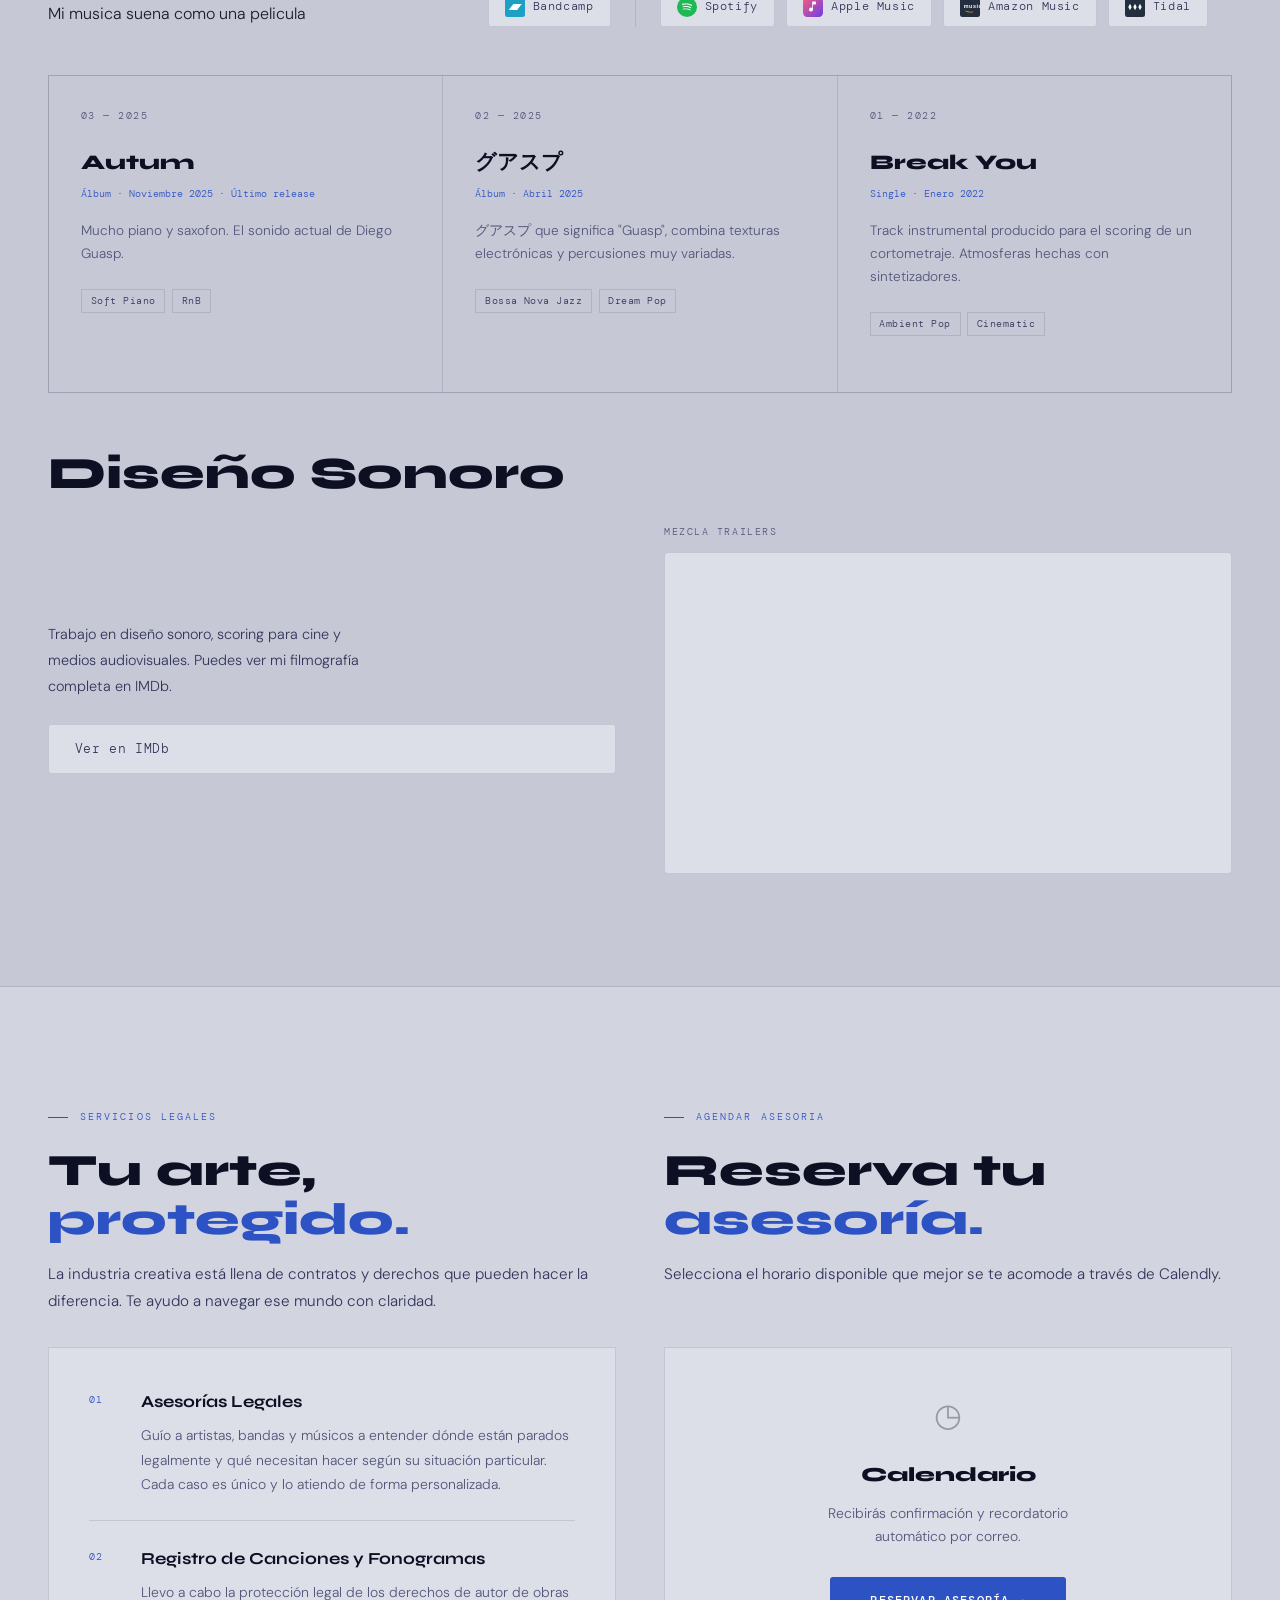
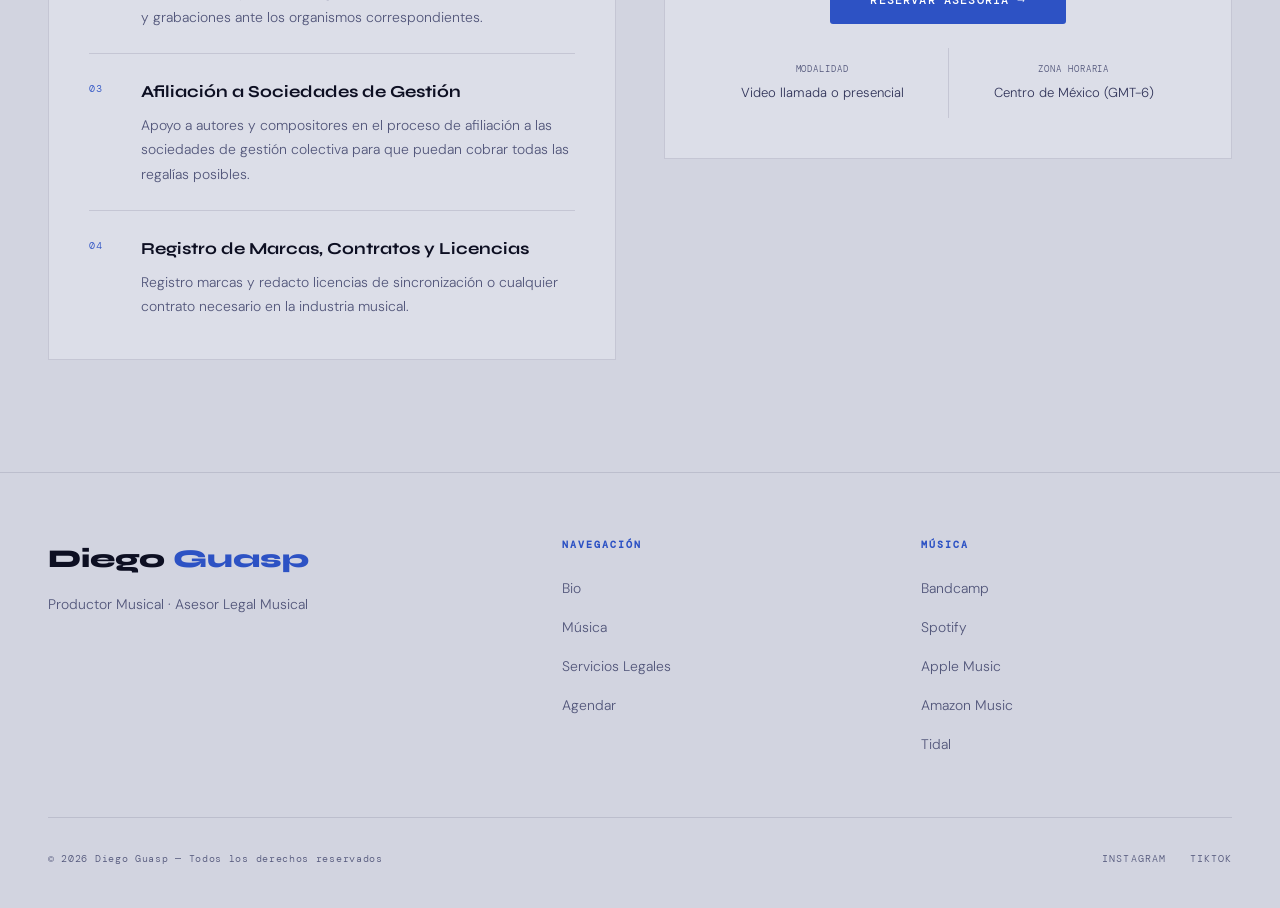
==== commit 3f7cb61b: "cambios julio 1" ====
--- a/index.html
+++ b/index.html
@@ -49,11 +49,23 @@
     <span></span><span></span><span></span>
   </button>
   <ul class="nav-links" id="main-navigation">
-    <li><a href="#sobre-mi">Bio</a></li>
-    <li><a href="#musica">Música</a></li>
-    <li><a href="#servicios-legales">Servicios Legales</a></li>
-    <li><a href="#agenda-col" class="nav-cta">Agendar Asesoría</a></li>
+    <li><a href="#sobre-mi" data-es="Bio" data-en="Bio">Bio</a></li>
+    <li><a href="#musica" data-es="Música" data-en="Music">Música</a></li>
+    <li><a href="#servicios-legales" data-es="Servicios Legales" data-en="Legal Services">Servicios Legales</a></li>
+    <li class="lang-toggle-mobile">
+      <button class="lang-toggle" id="langToggleMobile" aria-label="Cambiar idioma">
+        <span class="lang-opt" data-lang="es">ES</span>
+        <span class="lang-sep">|</span>
+        <span class="lang-opt" data-lang="en">EN</span>
+      </button>
+    </li>
+    <li><a href="#agenda-col" class="nav-cta" data-es="Agendar Asesoría" data-en="Book a Session">Agendar Asesoría</a></li>
   </ul>
+  <button class="lang-toggle lang-toggle-desktop" id="langToggleDesktop" aria-label="Cambiar idioma">
+    <span class="lang-opt" data-lang="es">ES</span>
+    <span class="lang-sep">|</span>
+    <span class="lang-opt" data-lang="en">EN</span>
+  </button>
 </nav>
 
 <!-- HERO -->
@@ -63,12 +75,12 @@
   <div class="hero-content">
     <h1 class="hero-title">
       <span class="name">Diego Guasp</span>
-      <span class="role">Productor Musical ·</span>
-      <span class="role">Asesor Legal Musical</span>
+      <span class="role" data-es="Productor Musical ·" data-en="Music Producer ·">Productor Musical ·</span>
+      <span class="role" data-es="Asesor Legal Musical" data-en="Music Legal Advisor">Asesor Legal Musical</span>
     </h1>
     <div class="hero-btns">
-      <a href="#musica" class="btn-blue">Escuchar música</a>
-      <a href="#agenda-col" class="btn-ghost">Agendar asesoría</a>
+      <a href="#musica" class="btn-blue" data-es="Escuchar música" data-en="Listen to music">Escuchar música</a>
+      <a href="#agenda-col" class="btn-ghost" data-es="Agendar asesoría" data-en="Book a session">Agendar asesoría</a>
     </div>
   </div>
   <div class="hero-visual">
@@ -84,8 +96,10 @@
 <section class="about" id="sobre-mi">
   <div class="about-inner">
     <div>
-      <div class="section-eyebrow reveal">Sobre mí</div>
-      <p class="section-title reveal">
+      <div class="section-eyebrow reveal" data-es="Sobre mí" data-en="About me">Sobre mí</div>
+      <p class="section-title reveal"
+        data-es="Diego Guasp es un productor musical, ingeniero en audio y diseñador sonoro de películas, originario de Guadalajara, México. Además, es asesor de artistas y productores musicales en todo lo relacionado con derechos de autor, regalias, contratos y marcas."
+        data-en="Diego Guasp is a music producer, audio engineer, and film sound designer from Guadalajara, Mexico. He also advises artists and music producers on all matters related to copyright, royalties, contracts, and trademarks.">
         Diego Guasp es un productor musical, ingeniero en audio y diseñador sonoro de películas, originario de Guadalajara, México.
         Además, es asesor de artistas y productores musicales en todo lo relacionado con derechos de autor, regalias, contratos y marcas.
       </p>
@@ -106,13 +120,13 @@
 <section class="music" id="musica">
   <div class="music-header">
     <div>
-      <div class="section-eyebrow reveal">Portafolio</div>
-      <h2 class="section-title reveal">Discografía</h2>
-      <p>Mi musica suena como una pelicula</p>
+      <div class="section-eyebrow reveal" data-es="Portafolio" data-en="Portfolio">Portafolio</div>
+      <h2 class="section-title reveal" data-es="Discografía" data-en="Discography">Discografía</h2>
+      <p data-es="Mi musica suena como una pelicula" data-en="My music sounds like a movie">Mi musica suena como una pelicula</p>
     </div>
     <div class="music-platforms reveal">
       <div class="platform-group">
-        <span class="platform-group-label">Comprar en:</span>
+        <span class="platform-group-label" data-es="Comprar en:" data-en="Buy on:">Comprar en:</span>
         <div class="platform-group-btns">
           <a href="https://diegoguasp.bandcamp.com" target="_blank" rel="noopener" class="platform-btn">
             <svg viewBox="0 0 24 24" fill="none" xmlns="http://www.w3.org/2000/svg"><rect width="24" height="24" rx="3" fill="#1DA0C3"/><path d="M4.5 15.5l5.5-7h10l-5.5 7z" fill="white"/></svg>
@@ -121,7 +135,7 @@
         </div>
       </div>
       <div class="platform-group">
-        <span class="platform-group-label">Escuchar en:</span>
+        <span class="platform-group-label" data-es="Escuchar en:" data-en="Listen on:">Escuchar en:</span>
         <div class="platform-group-btns">
           <a href="https://open.spotify.com/artist/3UPe8YhRM7mn77mCJE94HJ" target="_blank" rel="noopener" class="platform-btn">
             <svg viewBox="0 0 24 24" xmlns="http://www.w3.org/2000/svg"><circle cx="12" cy="12" r="12" fill="#1DB954"/><path d="M17.2 10.6c-2.9-1.7-7.6-1.9-10.3-1a.7.7 0 01-.9-.5.7.7 0 01.5-.9c3-.9 8.1-.7 11.3 1.2a.7.7 0 01.2 1 .7.7 0 01-.8.2zm-.1 2.7a.6.6 0 01-.8.2c-2.4-1.5-6.1-1.9-9-1.1a.6.6 0 01-.7-.4.6.6 0 01.4-.7c3.3-.9 7.3-.5 10 1.2a.6.6 0 01.1.8zm-.9 2.6a.5.5 0 01-.7.1c-2.1-1.3-4.8-1.6-7.9-.9a.5.5 0 01-.6-.4.5.5 0 01.4-.6c3.4-.7 6.4-.4 8.7 1a.5.5 0 01.1.8z" fill="white"/></svg>
@@ -148,39 +162,39 @@
     <div class="track">
       <div class="track-num">03 — 2025</div>
       <div class="track-title">Autum</div>
-      <div class="track-year">Álbum · Noviembre 2025 · Último release</div>
-      <div class="track-desc">Mucho piano y saxofon. El sonido actual de Diego Guasp.</div>
+      <div class="track-year" data-es="Álbum · Noviembre 2025 · Último release" data-en="Album · November 2025 · Latest release">Álbum · Noviembre 2025 · Último release</div>
+      <div class="track-desc" data-es="Mucho piano y saxofon. El sonido actual de Diego Guasp." data-en="Heavy piano and saxophone. Diego Guasp's current sound.">Mucho piano y saxofon. El sonido actual de Diego Guasp.</div>
       <div class="track-genres"><span class="track-genre">Soft Piano</span><span class="track-genre">RnB</span></div>
     </div>
     <div class="track">
       <div class="track-num">02 — 2025</div>
       <div class="track-title">グアスプ</div>
-      <div class="track-year">Álbum · Abril 2025</div>
-      <div class="track-desc">グアスプ que significa "Guasp", combina texturas electrónicas y percusiones muy variadas.</div>
+      <div class="track-year" data-es="Álbum · Abril 2025" data-en="Album · April 2025">Álbum · Abril 2025</div>
+      <div class="track-desc" data-es="グアスプ que significa &quot;Guasp&quot;, combina texturas electrónicas y percusiones muy variadas." data-en="グアスプ meaning &quot;Guasp&quot;, blends electronic textures with varied rhythmic elements.">グアスプ que significa "Guasp", combina texturas electrónicas y percusiones muy variadas.</div>
       <div class="track-genres"><span class="track-genre">Bossa Nova Jazz</span><span class="track-genre">Dream Pop</span></div>
     </div>
     <div class="track">
       <div class="track-num">01 — 2022</div>
       <div class="track-title">Break You</div>
-      <div class="track-year">Single · Enero 2022</div>
-      <div class="track-desc">Track instrumental producido para el scoring de un cortometraje. Atmosferas hechas con sintetizadores.</div>
+      <div class="track-year" data-es="Single · Enero 2022" data-en="Single · January 2022">Single · Enero 2022</div>
+      <div class="track-desc" data-es="Track instrumental producido para el scoring de un cortometraje. Atmosferas hechas con sintetizadores." data-en="Instrumental track produced for a short film score. Synth-driven atmospheres inspired by Coldplay.">Track instrumental producido para el scoring de un cortometraje. Atmosferas hechas con sintetizadores.</div>
       <div class="track-genres"><span class="track-genre">Ambient Pop</span><span class="track-genre">Cinematic</span></div>
     </div>
   </div>
 
   <!-- Diseño Sonoro -->
   <div class="sound-design reveal">
-    <h2 class="section-title" style="margin-top:3.5rem;">Diseño Sonoro</h2>
+    <h2 class="section-title" style="margin-top:3.5rem;" data-es="Diseño Sonoro" data-en="Sound Design">Diseño Sonoro</h2>
     <div class="sound-design-cols">
       <div class="sound-design-left">
-        <p class="sound-design-desc">Trabajo en diseño sonoro, scoring para cine y medios audiovisuales. Puedes ver mi filmografía completa en IMDb.</p>
-        <a href="https://m.imdb.com/name/nm13882269/" target="_blank" rel="noopener" class="platform-btn platform-btn--lg">
+        <p class="sound-design-desc" data-es="Trabajo en diseño sonoro, scoring para cine y medios audiovisuales. Puedes ver mi filmografía completa en IMDb." data-en="I work in sound design and scoring for film and audiovisual media. You can see my full filmography on IMDb.">Trabajo en diseño sonoro, scoring para cine y medios audiovisuales. Puedes ver mi filmografía completa en IMDb.</p>
+        <a href="https://m.imdb.com/name/nm13882269/" target="_blank" rel="noopener" class="platform-btn platform-btn--lg" data-es="Ver en IMDb" data-en="View on IMDb">
           <svg viewBox="0 0 24 24" xmlns="http://www.w3.org/2000/svg"><rect width="24" height="24" rx="4" fill="#F5C518"/><text x="3" y="17" font-family="Arial" font-weight="900" font-size="8.5" fill="#000000">IMDb</text></svg>
-          Ver en IMDb
+          <span data-es="Ver en IMDb" data-en="View on IMDb">Ver en IMDb</span>
         </a>
       </div>
       <div class="sound-design-right">
-        <p class="sound-design-video-label">Mezcla Trailers</p>
+        <p class="sound-design-video-label" data-es="Mezcla Trailers" data-en="Trailer Mix">Mezcla Trailers</p>
         <div class="video-embed">
           <iframe src="https://www.youtube.com/embed/2tfLSS6xUOE" title="Mezcla Trailers — Diego Guasp" allow="accelerometer; autoplay; clipboard-write; encrypted-media; gyroscope; picture-in-picture" allowfullscreen></iframe>
         </div>
@@ -196,38 +210,38 @@
   <div class="legal-agenda-cols reveal">
     <div class="legal-column-left">
       <div class="legal-agenda-top reveal">
-        <div class="section-eyebrow">Servicios Legales</div>
-        <h2 class="section-title">Tu arte,<br><em>protegido.</em></h2>
-        <p class="section-text">La industria creativa está llena de contratos y derechos que pueden hacer la diferencia. Te ayudo a navegar ese mundo con claridad.</p>
+        <div class="section-eyebrow" data-es="Servicios Legales" data-en="Legal Services">Servicios Legales</div>
+        <h2 class="section-title" data-es="Tu arte,<br><em>protegido.</em>" data-en="Your art,<br><em>protected.</em>">Tu arte,<br><em>protegido.</em></h2>
+        <p class="section-text" data-es="La industria creativa está llena de contratos y derechos que pueden hacer la diferencia. Te ayudo a navegar ese mundo con claridad." data-en="The creative industry is full of contracts and rights that can make all the difference. I help you navigate that world with clarity.">La industria creativa está llena de contratos y derechos que pueden hacer la diferencia. Te ayudo a navegar ese mundo con claridad.</p>
       </div>
       <div class="legal-box">
         <div class="legal-services-list">
           <div class="legal-service-item">
             <div class="legal-service-num">01</div>
             <div>
-              <div class="legal-service-name">Asesorías Legales</div>
-              <div class="legal-service-desc">Guío a artistas, bandas y músicos a entender dónde están parados legalmente y qué necesitan hacer según su situación particular. Cada caso es único y lo atiendo de forma personalizada.</div>
+              <div class="legal-service-name" data-es="Asesorías Legales" data-en="Legal Consulting">Asesorías Legales</div>
+              <div class="legal-service-desc" data-es="Guío a artistas, bandas y músicos a entender dónde están parados legalmente y qué necesitan hacer según su situación particular. Cada caso es único y lo atiendo de forma personalizada." data-en="I guide artists, bands, and musicians to understand their legal standing and what steps they need to take based on their specific situation. Every case is unique and I handle each one personally.">Guío a artistas, bandas y músicos a entender dónde están parados legalmente y qué necesitan hacer según su situación particular. Cada caso es único y lo atiendo de forma personalizada.</div>
             </div>
           </div>
           <div class="legal-service-item">
             <div class="legal-service-num">02</div>
             <div>
-              <div class="legal-service-name">Registro de Canciones y Fonogramas</div>
-              <div class="legal-service-desc">Llevo a cabo la protección legal de los derechos de autor de obras y grabaciones ante los organismos correspondientes.</div>
+              <div class="legal-service-name" data-es="Registro de Canciones y Fonogramas" data-en="Song & Phonogram Registration">Registro de Canciones y Fonogramas</div>
+              <div class="legal-service-desc" data-es="Llevo a cabo la protección legal de los derechos de autor de obras y grabaciones ante los organismos correspondientes." data-en="I handle the legal protection of copyright for compositions and recordings with the relevant authorities.">Llevo a cabo la protección legal de los derechos de autor de obras y grabaciones ante los organismos correspondientes.</div>
             </div>
           </div>
           <div class="legal-service-item">
             <div class="legal-service-num">03</div>
             <div>
-              <div class="legal-service-name">Afiliación a Sociedades de Gestión</div>
-              <div class="legal-service-desc">Apoyo a autores y compositores en el proceso de afiliación a las sociedades de gestión colectiva para que puedan cobrar todas las regalías posibles.</div>
+              <div class="legal-service-name" data-es="Afiliación a Sociedades de Gestión" data-en="Performing Rights Society Registration">Afiliación a Sociedades de Gestión</div>
+              <div class="legal-service-desc" data-es="Apoyo a autores y compositores en el proceso de afiliación a las sociedades de gestión colectiva para que puedan cobrar todas las regalías posibles." data-en="I support authors and composers through the process of joining collective management societies so they can collect all possible royalties.">Apoyo a autores y compositores en el proceso de afiliación a las sociedades de gestión colectiva para que puedan cobrar todas las regalías posibles.</div>
             </div>
           </div>
           <div class="legal-service-item">
             <div class="legal-service-num">04</div>
             <div>
-              <div class="legal-service-name">Registro de Marcas, Contratos y Licencias</div>
-              <div class="legal-service-desc">Registro marcas y redacto licencias de sincronización o cualquier contrato necesario en la industria musical.</div>
+              <div class="legal-service-name" data-es="Registro de Marcas, Contratos y Licencias" data-en="Trademark, Contracts & Licenses">Registro de Marcas, Contratos y Licencias</div>
+              <div class="legal-service-desc" data-es="Registro marcas y redacto licencias de sincronización o cualquier contrato necesario en la industria musical." data-en="I register trademarks and draft sync licenses or any other contract needed in the music industry.">Registro marcas y redacto licencias de sincronización o cualquier contrato necesario en la industria musical.</div>
             </div>
           </div>
         </div>
@@ -236,25 +250,25 @@
 
     <section class="agenda-col" id="agenda-col">
       <div class="agenda-header">
-        <div class="section-eyebrow">Agendar Asesoria</div>
+        <div class="section-eyebrow" data-es="Agendar Asesoria" data-en="Book a Session">Agendar Asesoria</div>
         <div class="agenda-intro">
-          <h2 class="section-title">Reserva tu<br><em>asesoría.</em></h2>
-          <p class="section-text">Selecciona el horario disponible que mejor se te acomode a través de Calendly.</p>
+          <h2 class="section-title" data-es="Reserva tu<br><em>asesoría.</em>" data-en="Book your<br><em>session.</em>">Reserva tu<br><em>asesoría.</em></h2>
+          <p class="section-text" data-es="Selecciona el horario disponible que mejor se te acomode a través de Calendly." data-en="Select the available time slot that works best for you through Calendly.">Selecciona el horario disponible que mejor se te acomode a través de Calendly.</p>
         </div>
       </div>
       <div class="calendly-wrap">
         <div class="calendly-icon">◷</div>
-        <h3>Calendario</h3>
-        <p>Recibirás confirmación y recordatorio automático por correo.</p>
-        <button type="button" id="openCalendly" class="btn-calendly">Reservar asesoría →</button>
+        <h3 data-es="Calendario" data-en="Calendar">Calendario</h3>
+        <p data-es="Recibirás confirmación y recordatorio automático por correo." data-en="You'll receive automatic confirmation and reminder by email.">Recibirás confirmación y recordatorio automático por correo.</p>
+        <button type="button" id="openCalendly" class="btn-calendly" data-es="Reservar asesoría →" data-en="Book session →">Reservar asesoría →</button>
         <div class="agenda-features">
           <div class="agenda-feature">
-            <div class="agenda-feature-label">Modalidad</div>
-            <div class="agenda-feature-val">Video llamada o presencial</div>
+            <div class="agenda-feature-label" data-es="Modalidad" data-en="Format">Modalidad</div>
+            <div class="agenda-feature-val" data-es="Video llamada o presencial" data-en="Video call or in person">Video llamada o presencial</div>
           </div>
           <div class="agenda-feature">
-            <div class="agenda-feature-label">Zona horaria</div>
-            <div class="agenda-feature-val">Centro de México (GMT-6)</div>
+            <div class="agenda-feature-label" data-es="Zona horaria" data-en="Timezone">Zona horaria</div>
+            <div class="agenda-feature-val" data-es="Centro de México (GMT-6)" data-en="Mexico Central Time (GMT-6)">Centro de México (GMT-6)</div>
           </div>
         </div>
       </div>
@@ -274,16 +288,16 @@
       <p>Productor Musical · Asesor Legal Musical</p>
     </div>
     <div class="footer-col">
-      <h4>Navegación</h4>
+      <h4 data-es="Navegación" data-en="Navigation">Navegación</h4>
       <ul>
-        <li><a href="#sobre-mi">Bio</a></li>
-        <li><a href="#musica">Música</a></li>
-        <li><a href="#servicios-legales">Servicios Legales</a></li>
-        <li><a href="#agenda-col">Agendar</a></li>
+        <li><a href="#sobre-mi" data-es="Bio" data-en="Bio">Bio</a></li>
+        <li><a href="#musica" data-es="Música" data-en="Music">Música</a></li>
+        <li><a href="#servicios-legales" data-es="Servicios Legales" data-en="Legal Services">Servicios Legales</a></li>
+        <li><a href="#agenda-col" data-es="Agendar" data-en="Book">Agendar</a></li>
       </ul>
     </div>
     <div class="footer-col">
-      <h4>Música</h4>
+      <h4 data-es="Música" data-en="Music">Música</h4>
       <ul>
         <li><a href="https://diegoguasp.bandcamp.com" target="_blank" rel="noopener">Bandcamp</a></li>
         <li><a href="https://open.spotify.com/artist/3UPe8YhRM7mn77mCJE94HJ" target="_blank" rel="noopener">Spotify</a></li>
@@ -294,7 +308,7 @@
     </div>
   </div>
   <div class="footer-bottom">
-    <span class="footer-copy">© 2026 Diego Guasp — Todos los derechos reservados</span>
+    <span class="footer-copy" data-es="© 2026 Diego Guasp — Todos los derechos reservados" data-en="© 2026 Diego Guasp — All rights reserved">© 2026 Diego Guasp — Todos los derechos reservados</span>
     <div class="footer-socials">
       <a href="https://instagram.com/diego.guasp" target="_blank" rel="noopener" class="footer-social">Instagram</a>
       <a href="https://tiktok.com/@diegoguasp" target="_blank" rel="noopener" class="footer-social">TikTok</a>
@@ -306,7 +320,7 @@
 <div id="calendlyModal" style="display:none;position:fixed;inset:0;z-index:200;background:rgba(0,0,0,0.45);backdrop-filter:blur(2px);align-items:center;justify-content:center;padding:1rem;">
   <div style="width:min(900px,100%);max-height:90vh;background:var(--bg);border:1px solid var(--border);border-radius:8px;overflow:hidden;">
     <div style="display:flex;justify-content:space-between;align-items:center;padding:0.8rem 1rem;border-bottom:1px solid var(--border);">
-      <h3 style="font-family:'Syne',sans-serif;font-size:1rem;color:var(--cream);font-weight:700;">Reservar asesoría</h3>
+      <h3 style="font-family:'Syne',sans-serif;font-size:1rem;color:var(--cream);font-weight:700;" data-es="Reservar asesoría" data-en="Book a session">Reservar asesoría</h3>
       <button id="closeCalendly" style="background:transparent;border:none;color:var(--muted);font-size:1.4rem;cursor:pointer;line-height:1;">×</button>
     </div>
     <div><iframe id="calendlyIframe" src="" title="Calendly" allowfullscreen style="width:100%;height:70vh;border:0;"></iframe></div>
--- a/styles.css
+++ b/styles.css
@@ -163,6 +163,21 @@
 .reveal         { opacity: 0; transform: translateY(18px); transition: opacity 0.65s ease, transform 0.65s ease; }
 .reveal.visible { opacity: 1; transform: translateY(0); }
 
+/* LANG TOGGLE */
+.lang-toggle {
+  display: flex; align-items: center; gap: 0.3rem;
+  background: transparent; border: 1px solid var(--border);
+  border-radius: 3px; padding: 0.3rem 0.6rem; cursor: pointer;
+  font-family: var(--font-mono); font-size: 0.65rem; letter-spacing: 0.1em;
+  transition: border-color 0.2s;
+}
+.lang-toggle:hover { border-color: var(--blue); }
+.lang-opt { color: var(--muted); transition: color 0.2s; }
+.lang-opt.active { color: var(--blue); font-weight: 700; }
+.lang-sep { color: var(--border); font-size: 0.7rem; }
+.lang-toggle-mobile { display: none; }
+.lang-toggle-desktop { margin-left: 0.5rem; }
+
 /* HAMBURGER */
 .nav-hamburger { display: none; flex-direction: column; justify-content: center; gap: 5px; width: 36px; height: 36px; cursor: pointer; background: transparent; border: none; padding: 4px; flex-shrink: 0; }
 .nav-hamburger span { display: block; width: 22px; height: 2px; background: var(--cream); border-radius: 2px; transition: transform 0.25s, opacity 0.2s; }
@@ -177,6 +192,9 @@
   .nav-hamburger { display: flex; }
   .nav-links { display: none; flex-direction: column; gap: 0; position: fixed; top: 0; left: 0; right: 0; background: rgba(198,200,214,0.97); backdrop-filter: blur(20px); padding: 5rem 2rem 2rem; z-index: 99; border-bottom: 1px solid var(--border); }
   .nav-links.open { display: flex; }
+  .lang-toggle-desktop { display: none; }
+  .lang-toggle-mobile { display: block; border-bottom: none !important; padding: 0.9rem 0; }
+  .lang-toggle-mobile .lang-toggle { border: none; padding: 0; font-size: 0.75rem; }
   .nav-links li { width: 100%; border-bottom: 1px solid var(--border); }
   .nav-links li:last-child { border-bottom: none; margin-top: 1rem; }
   .nav-links a { display: block; padding: 0.9rem 0; font-size: 0.75rem; color: var(--subtle); }
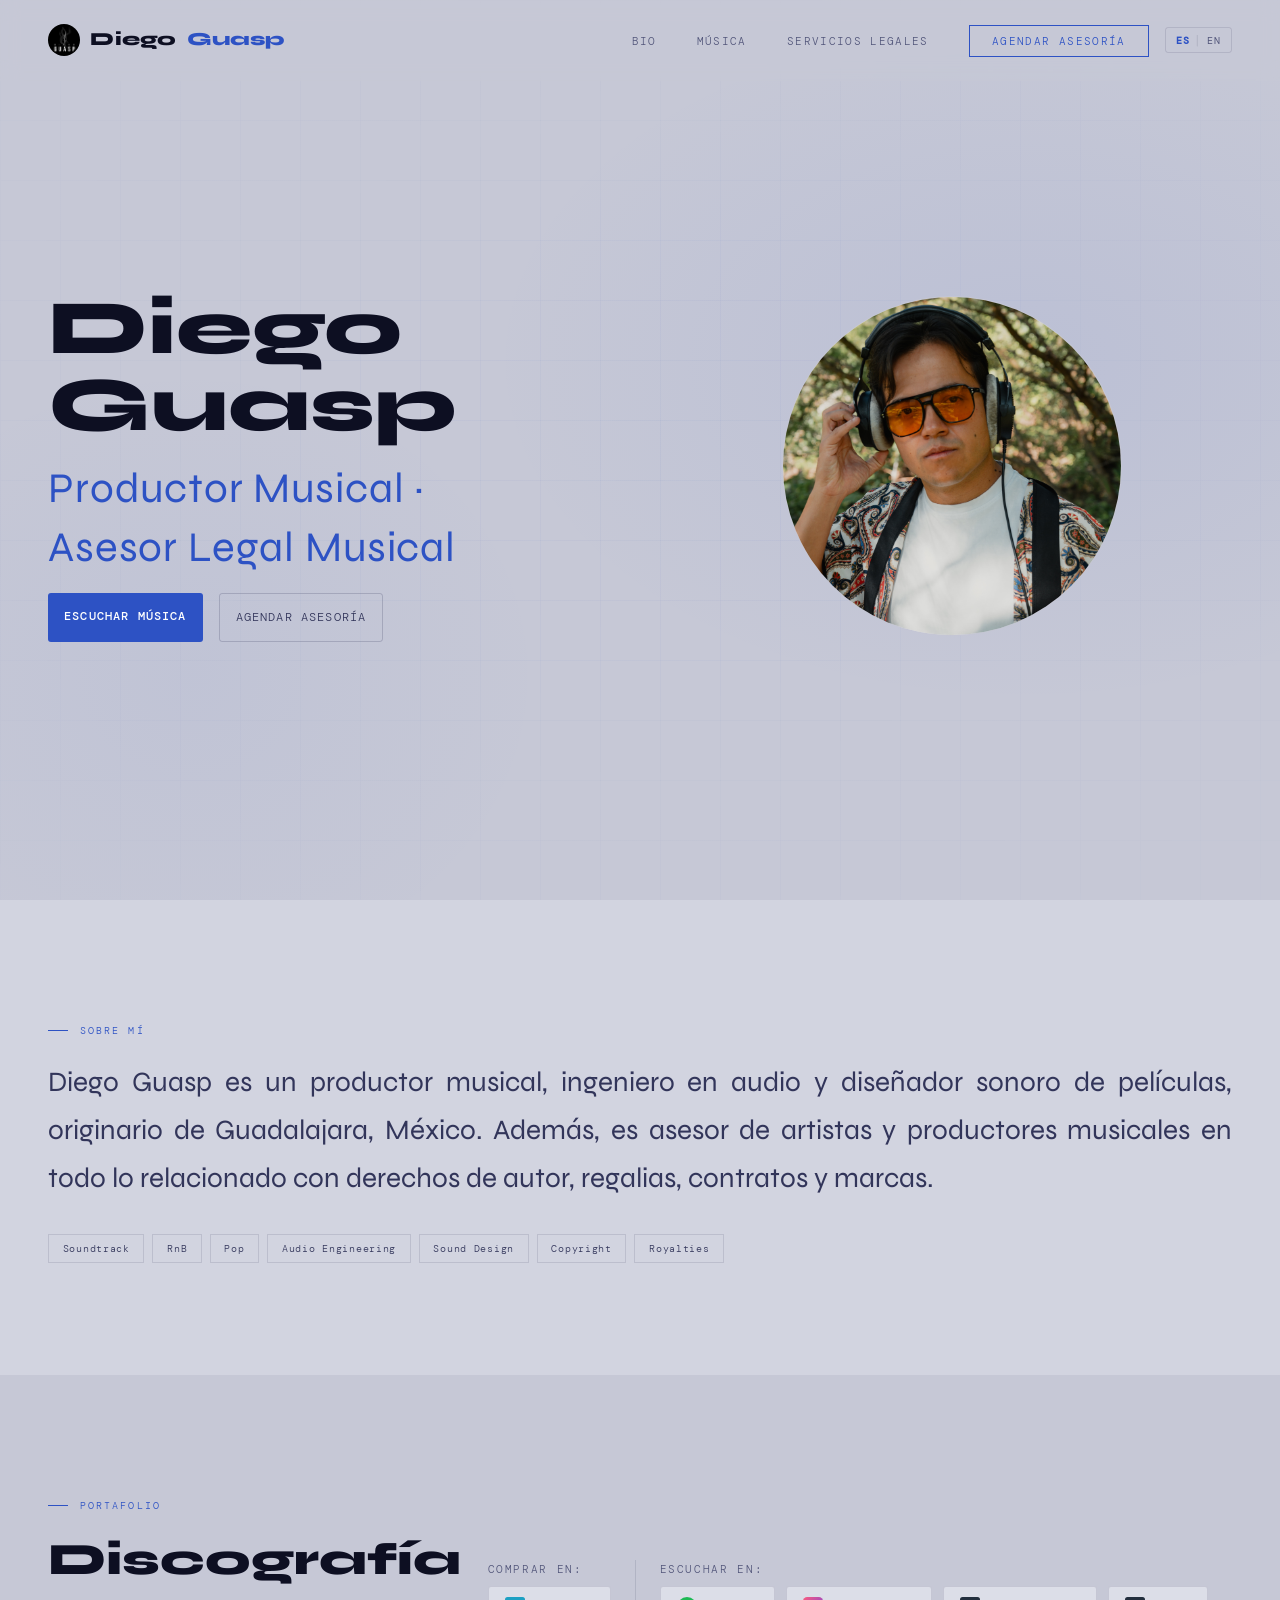
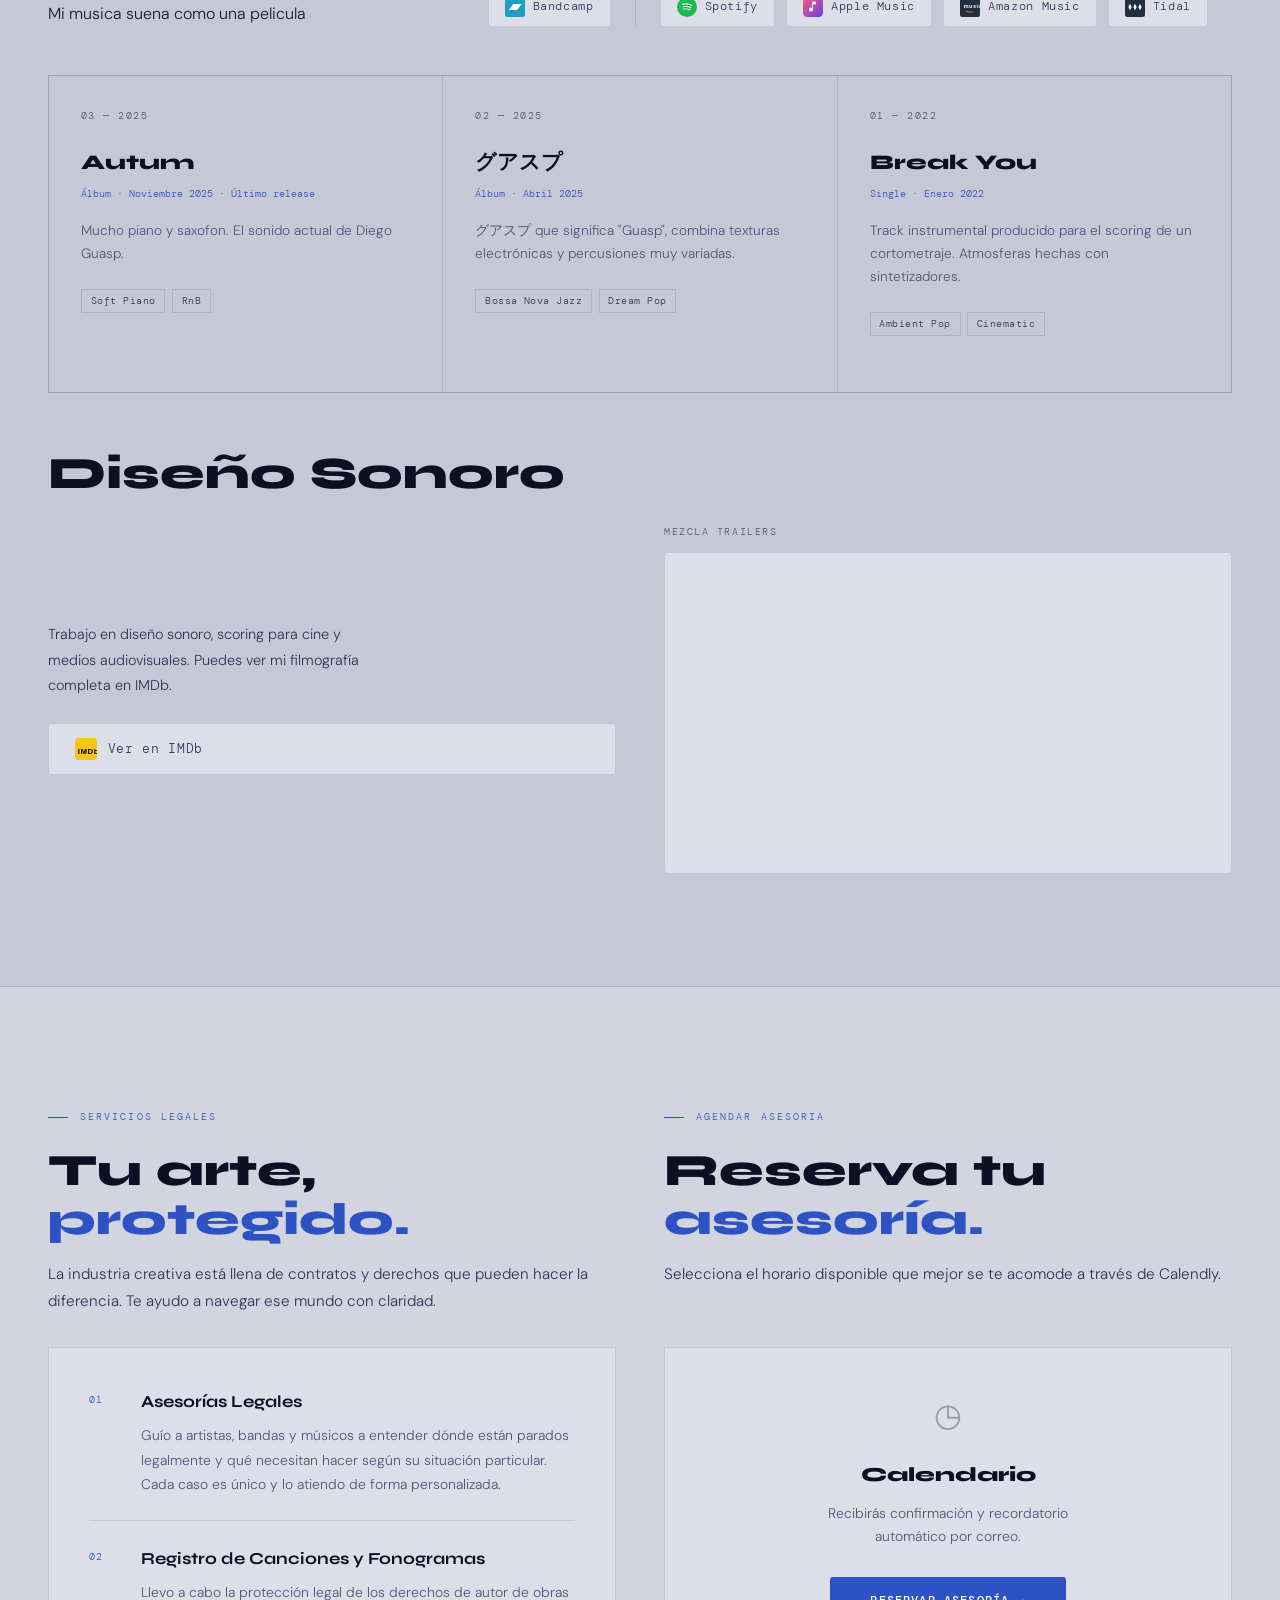
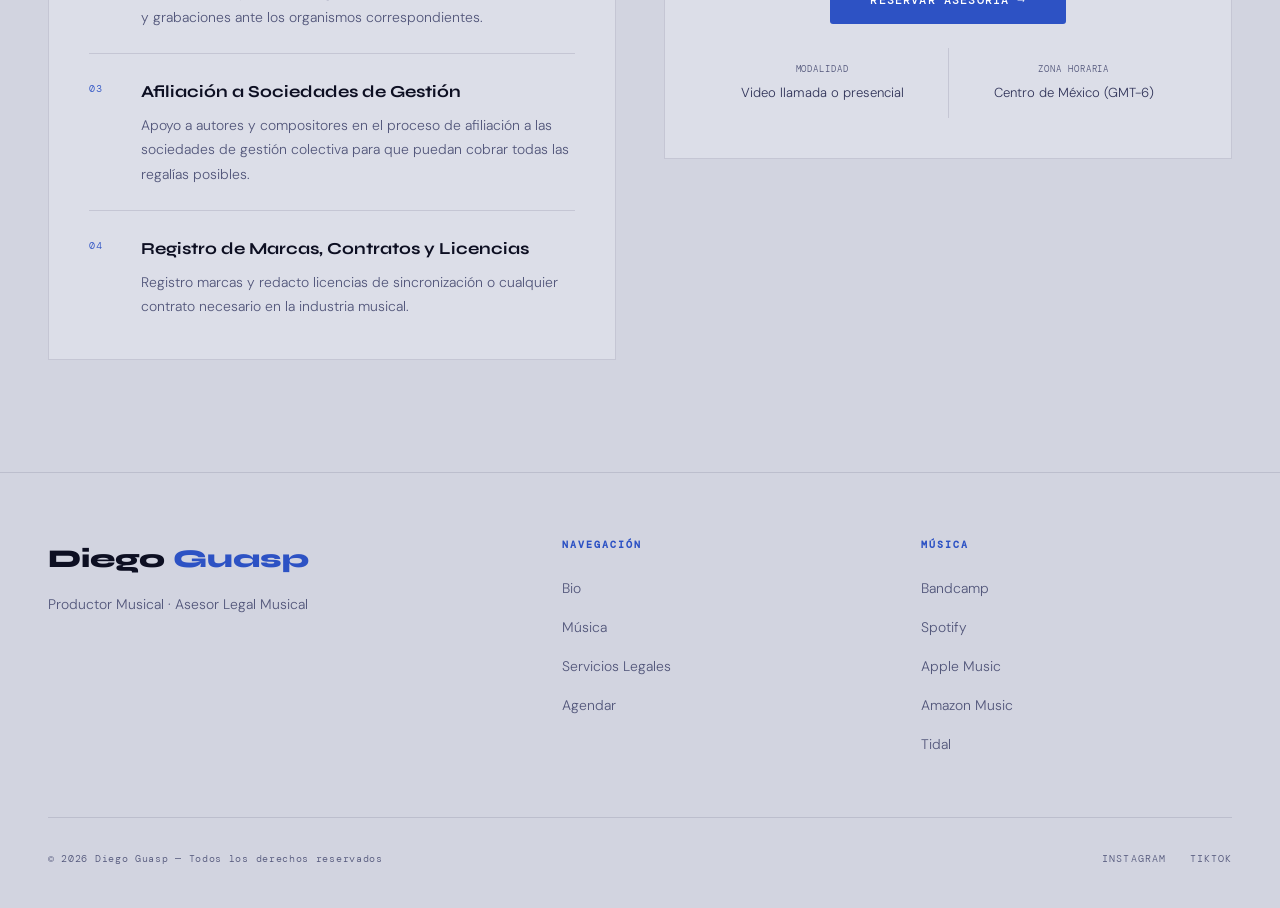
==== commit 08cfc596: "cambios julio 2" ====
--- a/index.html
+++ b/index.html
@@ -48,24 +48,26 @@
   <button class="nav-hamburger" id="navHamburger" aria-label="Menú">
     <span></span><span></span><span></span>
   </button>
-  <ul class="nav-links" id="main-navigation">
-    <li><a href="#sobre-mi" data-es="Bio" data-en="Bio">Bio</a></li>
-    <li><a href="#musica" data-es="Música" data-en="Music">Música</a></li>
-    <li><a href="#servicios-legales" data-es="Servicios Legales" data-en="Legal Services">Servicios Legales</a></li>
-    <li class="lang-toggle-mobile">
-      <button class="lang-toggle" id="langToggleMobile" aria-label="Cambiar idioma">
-        <span class="lang-opt" data-lang="es">ES</span>
-        <span class="lang-sep">|</span>
-        <span class="lang-opt" data-lang="en">EN</span>
-      </button>
-    </li>
-    <li><a href="#agenda-col" class="nav-cta" data-es="Agendar Asesoría" data-en="Book a Session">Agendar Asesoría</a></li>
-  </ul>
-  <button class="lang-toggle lang-toggle-desktop" id="langToggleDesktop" aria-label="Cambiar idioma">
-    <span class="lang-opt" data-lang="es">ES</span>
-    <span class="lang-sep">|</span>
-    <span class="lang-opt" data-lang="en">EN</span>
-  </button>
+  <div class="nav-right">
+    <ul class="nav-links" id="main-navigation">
+      <li><a href="#sobre-mi" data-es="Bio" data-en="Bio">Bio</a></li>
+      <li><a href="#musica" data-es="Música" data-en="Music">Música</a></li>
+      <li><a href="#servicios-legales" data-es="Servicios Legales" data-en="Legal Services">Servicios Legales</a></li>
+      <li><a href="#agenda-col" class="nav-cta" data-es="Agendar Asesoría" data-en="Book a Session">Agendar Asesoría</a></li>
+      <li class="lang-toggle-mobile-li">
+        <button class="lang-toggle" id="langToggleMobile" aria-label="Cambiar idioma">
+          <span class="lang-opt" data-lang="es">ES</span>
+          <span class="lang-sep">|</span>
+          <span class="lang-opt" data-lang="en">EN</span>
+        </button>
+      </li>
+    </ul>
+    <button class="lang-toggle lang-toggle-desktop" id="langToggleDesktop" aria-label="Cambiar idioma">
+      <span class="lang-opt" data-lang="es">ES</span>
+      <span class="lang-sep">|</span>
+      <span class="lang-opt" data-lang="en">EN</span>
+    </button>
+  </div>
 </nav>
 
 <!-- HERO -->
@@ -97,9 +99,7 @@
   <div class="about-inner">
     <div>
       <div class="section-eyebrow reveal" data-es="Sobre mí" data-en="About me">Sobre mí</div>
-      <p class="section-title reveal"
-        data-es="Diego Guasp es un productor musical, ingeniero en audio y diseñador sonoro de películas, originario de Guadalajara, México. Además, es asesor de artistas y productores musicales en todo lo relacionado con derechos de autor, regalias, contratos y marcas."
-        data-en="Diego Guasp is a music producer, audio engineer, and film sound designer from Guadalajara, Mexico. He also advises artists and music producers on all matters related to copyright, royalties, contracts, and trademarks.">
+      <p class="section-title reveal" data-es="Diego Guasp es un productor musical, ingeniero en audio y diseñador sonoro de películas, originario de Guadalajara, México. Además, es asesor de artistas y productores musicales en todo lo relacionado con derechos de autor, regalias, contratos y marcas." data-en="Diego Guasp is a music producer, audio engineer, and film sound designer from Guadalajara, Mexico. He also advises artists and music producers on all matters related to copyright, royalties, contracts, and trademarks.">
         Diego Guasp es un productor musical, ingeniero en audio y diseñador sonoro de películas, originario de Guadalajara, México.
         Además, es asesor de artistas y productores musicales en todo lo relacionado con derechos de autor, regalias, contratos y marcas.
       </p>
@@ -177,7 +177,7 @@
       <div class="track-num">01 — 2022</div>
       <div class="track-title">Break You</div>
       <div class="track-year" data-es="Single · Enero 2022" data-en="Single · January 2022">Single · Enero 2022</div>
-      <div class="track-desc" data-es="Track instrumental producido para el scoring de un cortometraje. Atmosferas hechas con sintetizadores." data-en="Instrumental track produced for a short film score. Synth-driven atmospheres inspired by Coldplay.">Track instrumental producido para el scoring de un cortometraje. Atmosferas hechas con sintetizadores.</div>
+      <div class="track-desc" data-es="Track instrumental producido para el scoring de un cortometraje. Atmosferas hechas con sintetizadores." data-en="Instrumental track produced for a short film score. Synth-driven atmospheres.">Track instrumental producido para el scoring de un cortometraje. Atmosferas hechas con sintetizadores.</div>
       <div class="track-genres"><span class="track-genre">Ambient Pop</span><span class="track-genre">Cinematic</span></div>
     </div>
   </div>
@@ -188,7 +188,7 @@
     <div class="sound-design-cols">
       <div class="sound-design-left">
         <p class="sound-design-desc" data-es="Trabajo en diseño sonoro, scoring para cine y medios audiovisuales. Puedes ver mi filmografía completa en IMDb." data-en="I work in sound design and scoring for film and audiovisual media. You can see my full filmography on IMDb.">Trabajo en diseño sonoro, scoring para cine y medios audiovisuales. Puedes ver mi filmografía completa en IMDb.</p>
-        <a href="https://m.imdb.com/name/nm13882269/" target="_blank" rel="noopener" class="platform-btn platform-btn--lg" data-es="Ver en IMDb" data-en="View on IMDb">
+        <a href="https://m.imdb.com/name/nm13882269/" target="_blank" rel="noopener" class="platform-btn platform-btn--lg">
           <svg viewBox="0 0 24 24" xmlns="http://www.w3.org/2000/svg"><rect width="24" height="24" rx="4" fill="#F5C518"/><text x="3" y="17" font-family="Arial" font-weight="900" font-size="8.5" fill="#000000">IMDb</text></svg>
           <span data-es="Ver en IMDb" data-en="View on IMDb">Ver en IMDb</span>
         </a>
@@ -211,7 +211,7 @@
     <div class="legal-column-left">
       <div class="legal-agenda-top reveal">
         <div class="section-eyebrow" data-es="Servicios Legales" data-en="Legal Services">Servicios Legales</div>
-        <h2 class="section-title" data-es="Tu arte,<br><em>protegido.</em>" data-en="Your art,<br><em>protected.</em>">Tu arte,<br><em>protegido.</em></h2>
+        <h2 class="section-title" data-es="Tu arte,&lt;br&gt;&lt;em&gt;protegido.&lt;/em&gt;" data-en="Your art,&lt;br&gt;&lt;em&gt;protected.&lt;/em&gt;">Tu arte,<br><em>protegido.</em></h2>
         <p class="section-text" data-es="La industria creativa está llena de contratos y derechos que pueden hacer la diferencia. Te ayudo a navegar ese mundo con claridad." data-en="The creative industry is full of contracts and rights that can make all the difference. I help you navigate that world with clarity.">La industria creativa está llena de contratos y derechos que pueden hacer la diferencia. Te ayudo a navegar ese mundo con claridad.</p>
       </div>
       <div class="legal-box">
@@ -220,7 +220,7 @@
             <div class="legal-service-num">01</div>
             <div>
               <div class="legal-service-name" data-es="Asesorías Legales" data-en="Legal Consulting">Asesorías Legales</div>
-              <div class="legal-service-desc" data-es="Guío a artistas, bandas y músicos a entender dónde están parados legalmente y qué necesitan hacer según su situación particular. Cada caso es único y lo atiendo de forma personalizada." data-en="I guide artists, bands, and musicians to understand their legal standing and what steps they need to take based on their specific situation. Every case is unique and I handle each one personally.">Guío a artistas, bandas y músicos a entender dónde están parados legalmente y qué necesitan hacer según su situación particular. Cada caso es único y lo atiendo de forma personalizada.</div>
+              <div class="legal-service-desc" data-es="Guío a artistas, bandas y músicos a entender dónde están parados legalmente y qué necesitan hacer según su situación particular. Cada caso es único y lo atiendo de forma personalizada." data-en="I guide artists, bands, and musicians to understand their legal standing and what steps they need to take. Every case is unique and handled personally.">Guío a artistas, bandas y músicos a entender dónde están parados legalmente y qué necesitan hacer según su situación particular. Cada caso es único y lo atiendo de forma personalizada.</div>
             </div>
           </div>
           <div class="legal-service-item">
@@ -240,7 +240,7 @@
           <div class="legal-service-item">
             <div class="legal-service-num">04</div>
             <div>
-              <div class="legal-service-name" data-es="Registro de Marcas, Contratos y Licencias" data-en="Trademark, Contracts & Licenses">Registro de Marcas, Contratos y Licencias</div>
+              <div class="legal-service-name" data-es="Registro de Marcas, Contratos y Licencias" data-en="Trademarks, Contracts & Licenses">Registro de Marcas, Contratos y Licencias</div>
               <div class="legal-service-desc" data-es="Registro marcas y redacto licencias de sincronización o cualquier contrato necesario en la industria musical." data-en="I register trademarks and draft sync licenses or any other contract needed in the music industry.">Registro marcas y redacto licencias de sincronización o cualquier contrato necesario en la industria musical.</div>
             </div>
           </div>
@@ -252,7 +252,7 @@
       <div class="agenda-header">
         <div class="section-eyebrow" data-es="Agendar Asesoria" data-en="Book a Session">Agendar Asesoria</div>
         <div class="agenda-intro">
-          <h2 class="section-title" data-es="Reserva tu<br><em>asesoría.</em>" data-en="Book your<br><em>session.</em>">Reserva tu<br><em>asesoría.</em></h2>
+          <h2 class="section-title" data-es="Reserva tu&lt;br&gt;&lt;em&gt;asesoría.&lt;/em&gt;" data-en="Book your&lt;br&gt;&lt;em&gt;session.&lt;/em&gt;">Reserva tu<br><em>asesoría.</em></h2>
           <p class="section-text" data-es="Selecciona el horario disponible que mejor se te acomode a través de Calendly." data-en="Select the available time slot that works best for you through Calendly.">Selecciona el horario disponible que mejor se te acomode a través de Calendly.</p>
         </div>
       </div>
--- a/styles.css
+++ b/styles.css
@@ -29,12 +29,21 @@
 .nav-logo { display: flex; align-items: center; gap: 0.65rem; font-family: var(--font-display); font-size: 1.15rem; font-weight: 800; letter-spacing: 0.01em; color: var(--cream); text-decoration: none; }
 .nav-logo img { width: 32px; height: 32px; object-fit: cover; border-radius: 50%; flex-shrink: 0; }
 .nav-logo span { color: var(--blue); }
-.nav-links { display: flex; gap: 2.5rem; list-style: none; align-items: center; justify-content: flex-end; flex-wrap: wrap; }
+/* nav-right keeps links + toggle together, flush right */
+.nav-right { display: flex; align-items: center; gap: 1rem; }
+.nav-links { display: flex; gap: 2.5rem; list-style: none; align-items: center; }
 .nav-links a { color: var(--muted); text-decoration: none; font-family: var(--font-mono); font-size: 0.7rem; letter-spacing: 0.12em; text-transform: uppercase; transition: color 0.2s; }
 .nav-links a:hover { color: var(--blue); }
 .nav-links li { min-width: fit-content; }
 .nav-cta { padding: 0.5rem 1.4rem; border: 1px solid var(--blue); color: var(--blue) !important; transition: background 0.2s, color 0.2s !important; }
 .nav-cta:hover { background: var(--blue) !important; color: #fff !important; }
+/* Lang toggle */
+.lang-toggle { display: flex; align-items: center; gap: 0.3rem; background: transparent; border: 1px solid var(--border); border-radius: 3px; padding: 0.3rem 0.6rem; cursor: pointer; font-family: var(--font-mono); font-size: 0.65rem; letter-spacing: 0.1em; transition: border-color 0.2s; flex-shrink: 0; }
+.lang-toggle:hover { border-color: var(--blue); }
+.lang-opt { color: var(--muted); transition: color 0.2s; }
+.lang-opt.active { color: var(--blue); font-weight: 700; }
+.lang-sep { color: var(--border); font-size: 0.7rem; }
+.lang-toggle-mobile-li { display: none; }
 
 /* HERO */
 .hero { min-height: 100vh; display: grid; grid-template-columns: 1fr 1fr; align-items: center; padding: 5rem 3rem 3rem; position: relative; overflow: hidden; gap: 4rem; }
@@ -163,21 +172,6 @@
 .reveal         { opacity: 0; transform: translateY(18px); transition: opacity 0.65s ease, transform 0.65s ease; }
 .reveal.visible { opacity: 1; transform: translateY(0); }
 
-/* LANG TOGGLE */
-.lang-toggle {
-  display: flex; align-items: center; gap: 0.3rem;
-  background: transparent; border: 1px solid var(--border);
-  border-radius: 3px; padding: 0.3rem 0.6rem; cursor: pointer;
-  font-family: var(--font-mono); font-size: 0.65rem; letter-spacing: 0.1em;
-  transition: border-color 0.2s;
-}
-.lang-toggle:hover { border-color: var(--blue); }
-.lang-opt { color: var(--muted); transition: color 0.2s; }
-.lang-opt.active { color: var(--blue); font-weight: 700; }
-.lang-sep { color: var(--border); font-size: 0.7rem; }
-.lang-toggle-mobile { display: none; }
-.lang-toggle-desktop { margin-left: 0.5rem; }
-
 /* HAMBURGER */
 .nav-hamburger { display: none; flex-direction: column; justify-content: center; gap: 5px; width: 36px; height: 36px; cursor: pointer; background: transparent; border: none; padding: 4px; flex-shrink: 0; }
 .nav-hamburger span { display: block; width: 22px; height: 2px; background: var(--cream); border-radius: 2px; transition: transform 0.25s, opacity 0.2s; }
@@ -190,16 +184,18 @@
   nav { padding: 1rem 1.5rem; flex-wrap: nowrap; }
   nav.scrolled { padding: 0.8rem 1.5rem; }
   .nav-hamburger { display: flex; }
+  .lang-toggle-desktop { display: none; }
+  .nav-right { position: static; }
   .nav-links { display: none; flex-direction: column; gap: 0; position: fixed; top: 0; left: 0; right: 0; background: rgba(198,200,214,0.97); backdrop-filter: blur(20px); padding: 5rem 2rem 2rem; z-index: 99; border-bottom: 1px solid var(--border); }
   .nav-links.open { display: flex; }
-  .lang-toggle-desktop { display: none; }
-  .lang-toggle-mobile { display: block; border-bottom: none !important; padding: 0.9rem 0; }
-  .lang-toggle-mobile .lang-toggle { border: none; padding: 0; font-size: 0.75rem; }
   .nav-links li { width: 100%; border-bottom: 1px solid var(--border); }
-  .nav-links li:last-child { border-bottom: none; margin-top: 1rem; }
+  .nav-links li:last-child { border-bottom: none; margin-top: 0; }
   .nav-links a { display: block; padding: 0.9rem 0; font-size: 0.75rem; color: var(--subtle); }
   .nav-links a:hover { color: var(--blue); }
   .nav-cta { display: inline-block !important; padding: 0.65rem 1.4rem !important; width: fit-content; }
+  /* Mobile lang toggle: below CTA, right-aligned, no border separator */
+  .lang-toggle-mobile-li { display: flex !important; justify-content: flex-end; padding: 0.75rem 0; border-bottom: none !important; border-top: 1px solid var(--border); margin-top: 0.5rem; }
+  .lang-toggle-mobile-li .lang-toggle { border: 1px solid var(--border); }
   .nav-overlay { display: none; position: fixed; inset: 0; z-index: 98; background: rgba(26,28,46,0.35); }
   .nav-overlay.open { display: block; }
   section { padding: 5rem 1.2rem; }
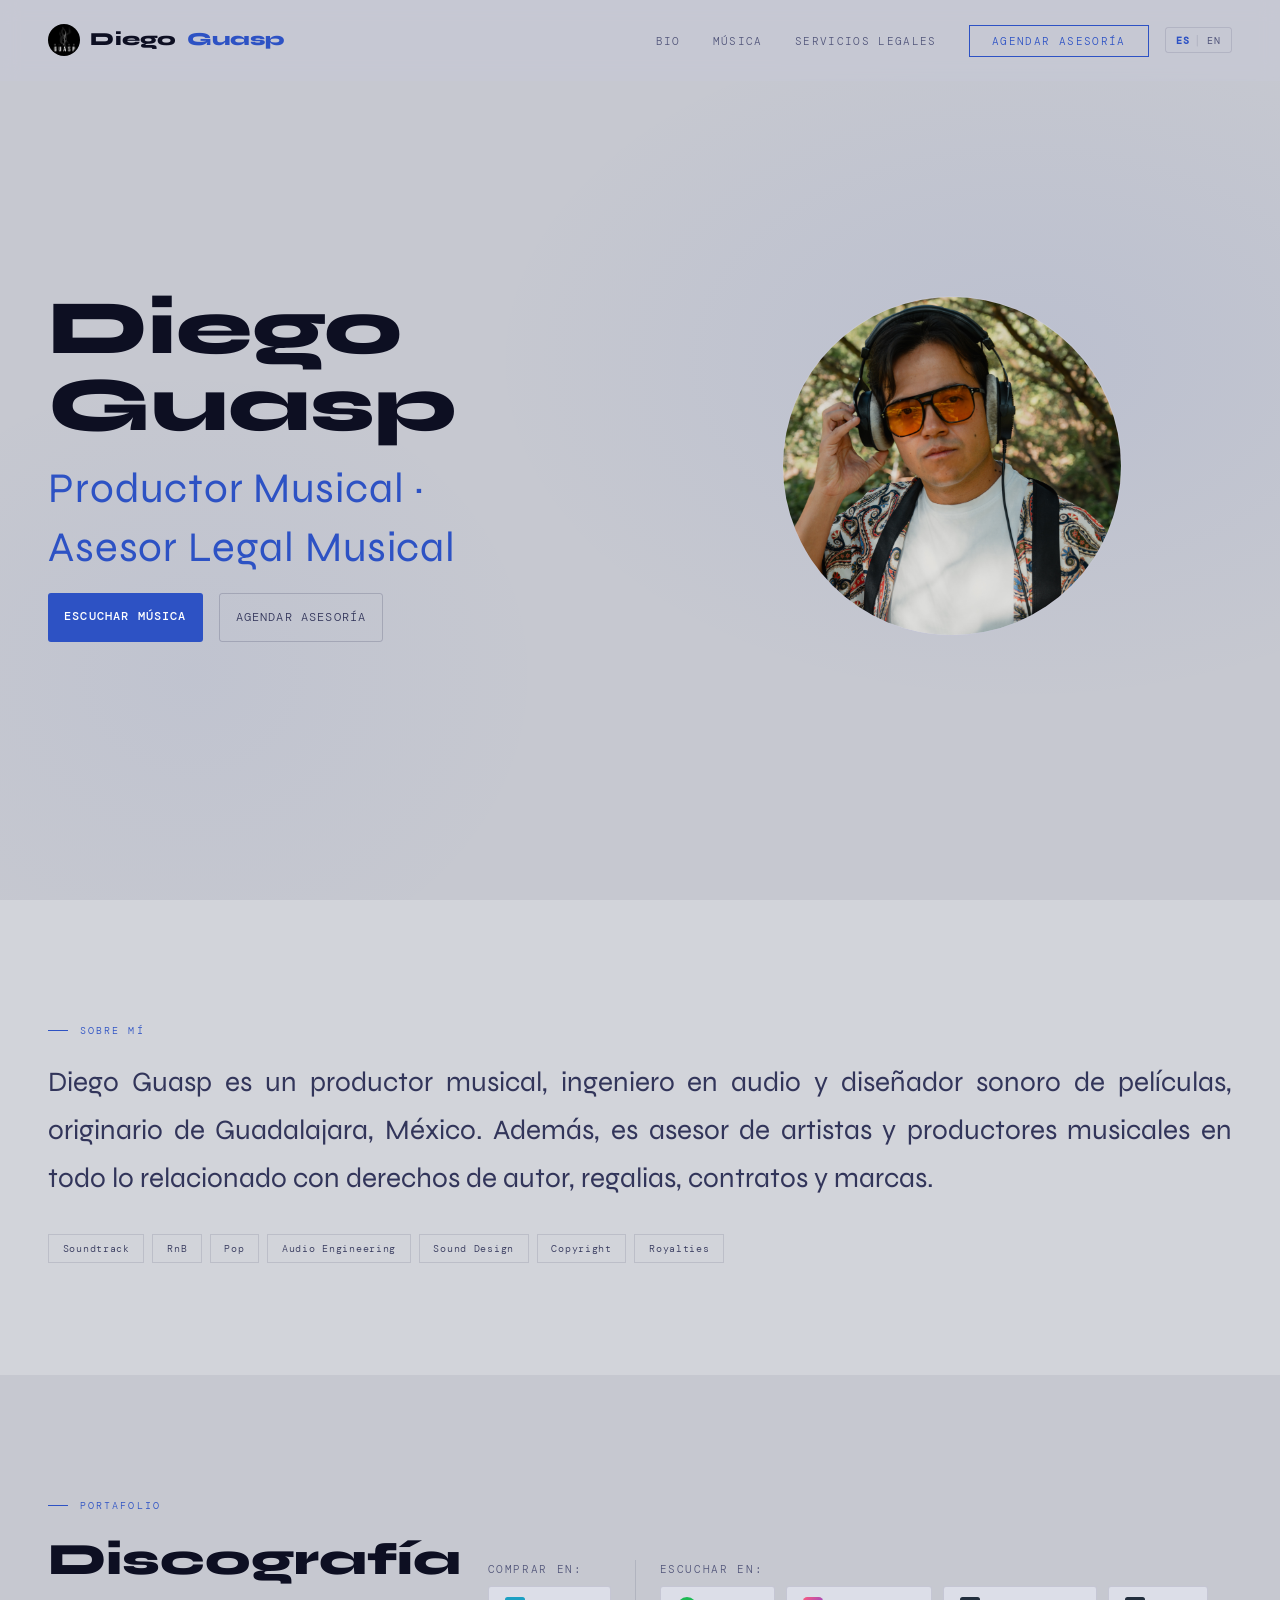
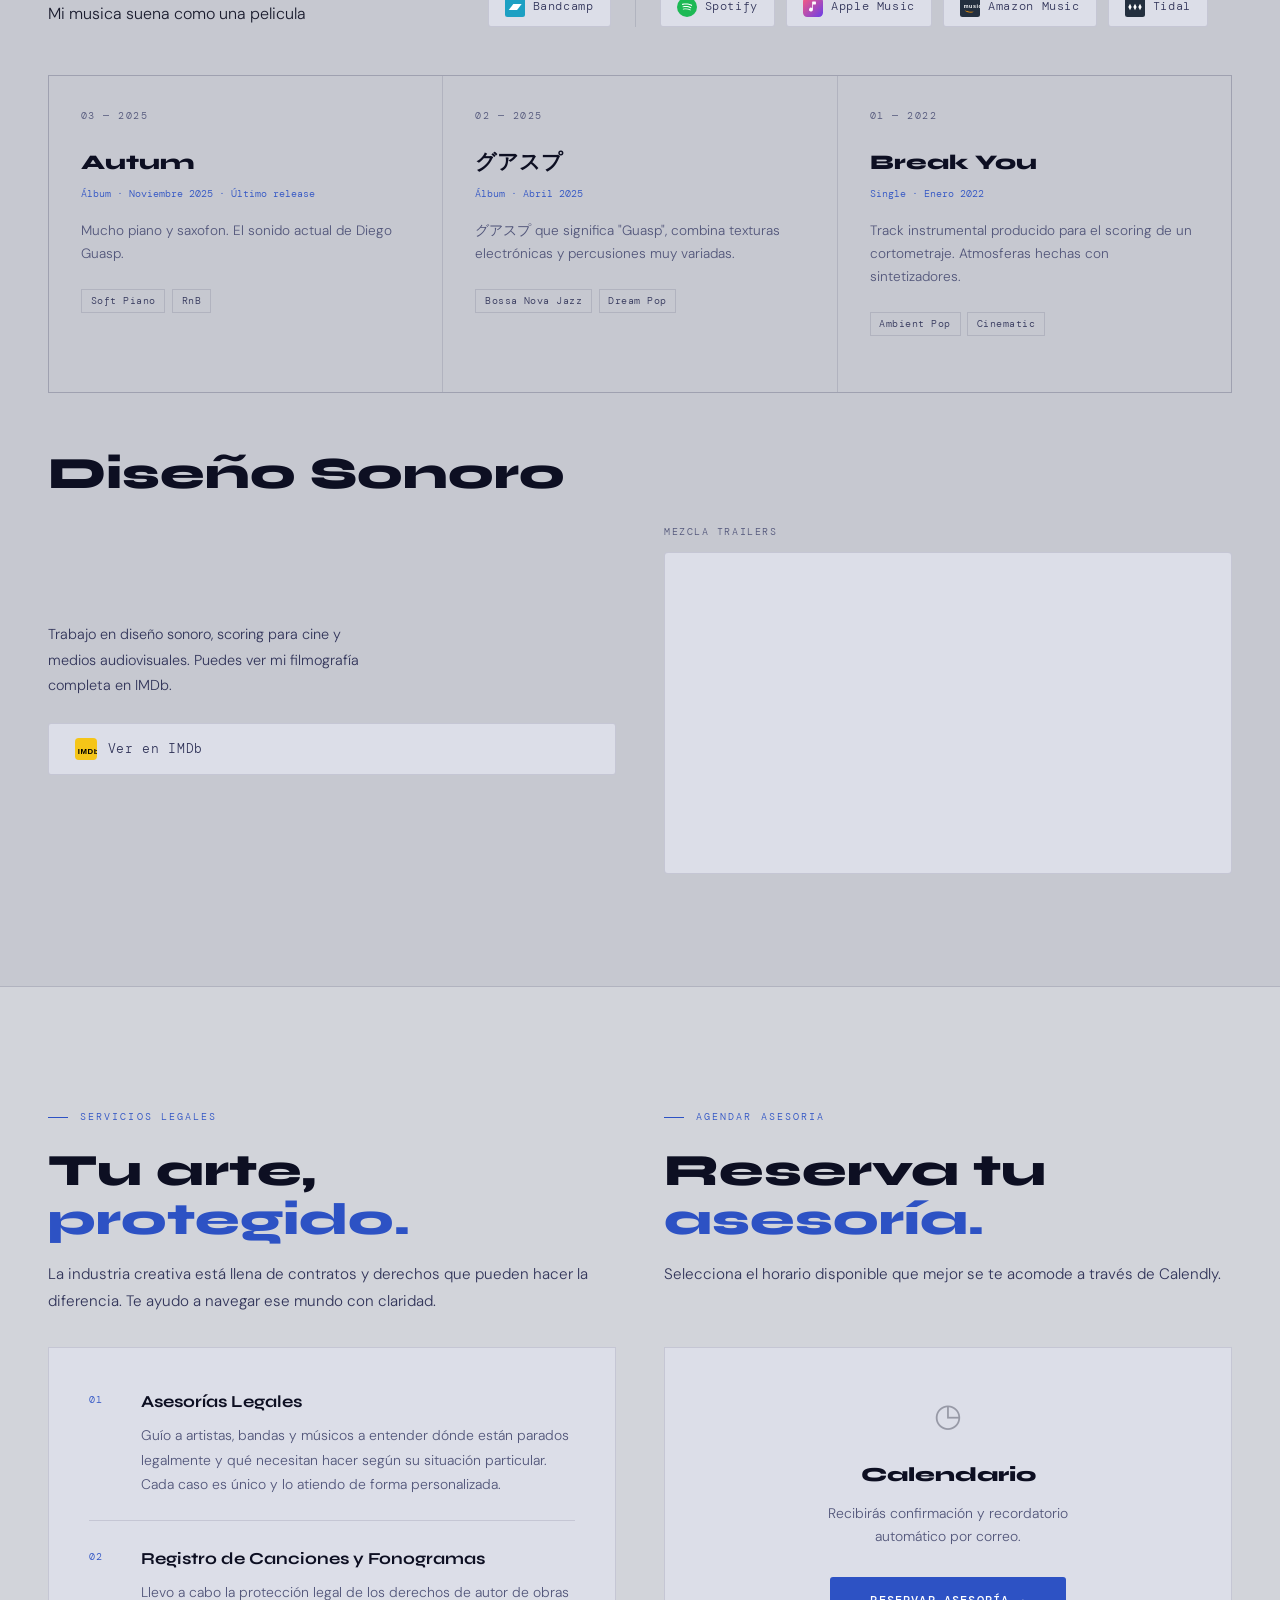
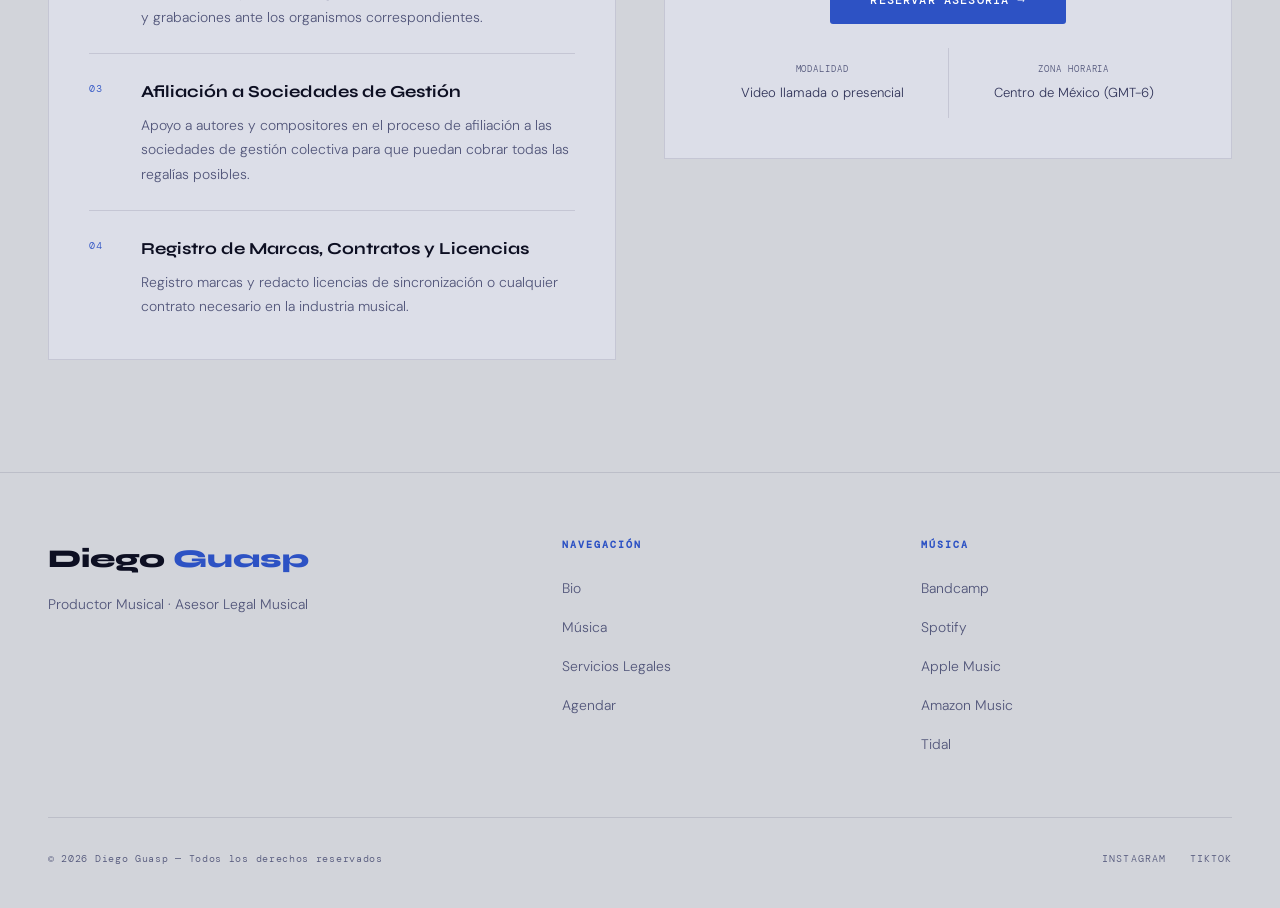
==== commit 123b59a9: "cambios julio 7" ====
--- a/index.html
+++ b/index.html
@@ -34,7 +34,7 @@
 <link rel="preconnect" href="https://fonts.googleapis.com">
 <link rel="preconnect" href="https://fonts.gstatic.com" crossorigin>
 <link href="https://fonts.googleapis.com/css2?family=Syne:wght@400;700;800&family=DM+Sans:wght@300;400;500&family=DM+Mono:wght@400;500&display=swap" rel="stylesheet">
-<link rel="stylesheet" href="styles.css?v=2">
+<link rel="stylesheet" href="styles.css?v=3">
 </head>
 <body>
 
--- a/styles.css
+++ b/styles.css
@@ -6,8 +6,8 @@
 html { scroll-behavior: smooth; scroll-padding-top: 7rem; font-size: 16px; }
 
 :root {
-  --bg:      #c6c8d6;
-  --bg2:     #d2d4e0;
+  --bg:      #c6c8d0;
+  --bg2:     #d2d4da;
   --bg3:     #dcdee8;
   --border:  rgba(40,45,80,0.13);
   --text:    #1a1c2e;
@@ -25,18 +25,19 @@
 
 /* NAV */
 nav { position: fixed; top: 0; left: 0; right: 0; z-index: 100; display: flex; justify-content: space-between; align-items: center; padding: 1.5rem 3rem; border-bottom: 1px solid transparent; transition: background 0.4s, border-color 0.4s, padding 0.3s; background: rgba(198,200,214,0.6); backdrop-filter: blur(10px); }
-nav.scrolled { background: rgba(198,200,214,0.96); backdrop-filter: blur(20px); border-color: var(--border); padding: 1rem 3rem; }
+nav.scrolled { background: #c6c8d6f5; backdrop-filter: blur(20px); border-color: var(--border); padding: 1rem 3rem; }
 .nav-logo { display: flex; align-items: center; gap: 0.65rem; font-family: var(--font-display); font-size: 1.15rem; font-weight: 800; letter-spacing: 0.01em; color: var(--cream); text-decoration: none; }
 .nav-logo img { width: 32px; height: 32px; object-fit: cover; border-radius: 50%; flex-shrink: 0; }
 .nav-logo span { color: var(--blue); }
 /* nav-right keeps links + toggle together, flush right */
 .nav-right { display: flex; align-items: center; gap: 1rem; }
-.nav-links { display: flex; gap: 2.5rem; list-style: none; align-items: center; }
+.nav-links { display: flex; gap: 2rem; list-style: none; align-items: center; }
 .nav-links a { color: var(--muted); text-decoration: none; font-family: var(--font-mono); font-size: 0.7rem; letter-spacing: 0.12em; text-transform: uppercase; transition: color 0.2s; }
 .nav-links a:hover { color: var(--blue); }
 .nav-links li { min-width: fit-content; }
 .nav-cta { padding: 0.5rem 1.4rem; border: 1px solid var(--blue); color: var(--blue) !important; transition: background 0.2s, color 0.2s !important; }
 .nav-cta:hover { background: var(--blue) !important; color: #fff !important; }
+
 /* Lang toggle */
 .lang-toggle { display: flex; align-items: center; gap: 0.3rem; background: transparent; border: 1px solid var(--border); border-radius: 3px; padding: 0.3rem 0.6rem; cursor: pointer; font-family: var(--font-mono); font-size: 0.65rem; letter-spacing: 0.1em; transition: border-color 0.2s; flex-shrink: 0; }
 .lang-toggle:hover { border-color: var(--blue); }
@@ -48,7 +49,7 @@
 /* HERO */
 .hero { min-height: 100vh; display: grid; grid-template-columns: 1fr 1fr; align-items: center; padding: 5rem 3rem 3rem; position: relative; overflow: hidden; gap: 4rem; }
 .hero-bg { position: absolute; inset: 0; z-index: 0; background: radial-gradient(ellipse 60% 55% at 80% 40%, rgba(45,82,196,0.07) 0%, transparent 70%), radial-gradient(ellipse 40% 50% at 15% 75%, rgba(45,82,196,0.04) 0%, transparent 70%); }
-.hero-grid-lines { position: absolute; inset: 0; z-index: 0; background-image: linear-gradient(rgba(45,82,196,0.04) 1px, transparent 1px), linear-gradient(90deg, rgba(45,82,196,0.04) 1px, transparent 1px); background-size: 60px 60px; mask-image: radial-gradient(ellipse 80% 80% at 50% 50%, black 0%, transparent 100%); }
+.hero-grid-lines { position: absolute; inset: 0; z-index: 0; background-size: 60px 60px; mask-image: radial-gradient(ellipse 80% 80% at 50% 50%, black 0%, transparent 100%); }
 .hero-content { position: relative; z-index: 1; }
 .hero-title { font-family: var(--font-display); font-size: clamp(3.5rem, 6vw, 6rem); font-weight: 800; line-height: 1.0; margin-bottom: 1.5rem; opacity: 0; animation: fadeUp 0.8s 0.2s forwards; }
 .hero-title .name { display: block; color: var(--cream); margin-bottom: inherit; }
@@ -181,20 +182,21 @@
 
 /* RESPONSIVE */
 @media (max-width: 900px) {
-  nav { padding: 1rem 1.5rem; flex-wrap: nowrap; }
+  nav { padding: 1rem 1.5rem; flex-wrap: nowrap; justify-content: space-between; }
   nav.scrolled { padding: 0.8rem 1.5rem; }
-  .nav-hamburger { display: flex; }
+  .nav-hamburger { display: flex; margin-left: auto; }
+  .nav-right { position: static; }
   .lang-toggle-desktop { display: none; }
-  .nav-right { position: static; }
   .nav-links { display: none; flex-direction: column; gap: 0; position: fixed; top: 0; left: 0; right: 0; background: rgba(198,200,214,0.97); backdrop-filter: blur(20px); padding: 5rem 2rem 2rem; z-index: 99; border-bottom: 1px solid var(--border); }
   .nav-links.open { display: flex; }
   .nav-links li { width: 100%; border-bottom: 1px solid var(--border); }
+  .nav-links li:has(.nav-cta) { border-bottom: none; }
   .nav-links li:last-child { border-bottom: none; margin-top: 0; }
   .nav-links a { display: block; padding: 0.9rem 0; font-size: 0.75rem; color: var(--subtle); }
   .nav-links a:hover { color: var(--blue); }
   .nav-cta { display: inline-block !important; padding: 0.65rem 1.4rem !important; width: fit-content; }
-  /* Mobile lang toggle: below CTA, right-aligned, no border separator */
-  .lang-toggle-mobile-li { display: flex !important; justify-content: flex-end; padding: 0.75rem 0; border-bottom: none !important; border-top: 1px solid var(--border); margin-top: 0.5rem; }
+  /* Lang toggle mobile: below CTA, right-aligned */
+  .lang-toggle-mobile-li { display: flex !important; justify-content: flex-end; padding: 0.75rem 0; border-bottom: none !important; margin-top: 0.5rem; }
   .lang-toggle-mobile-li .lang-toggle { border: 1px solid var(--border); }
   .nav-overlay { display: none; position: fixed; inset: 0; z-index: 98; background: rgba(26,28,46,0.35); }
   .nav-overlay.open { display: block; }
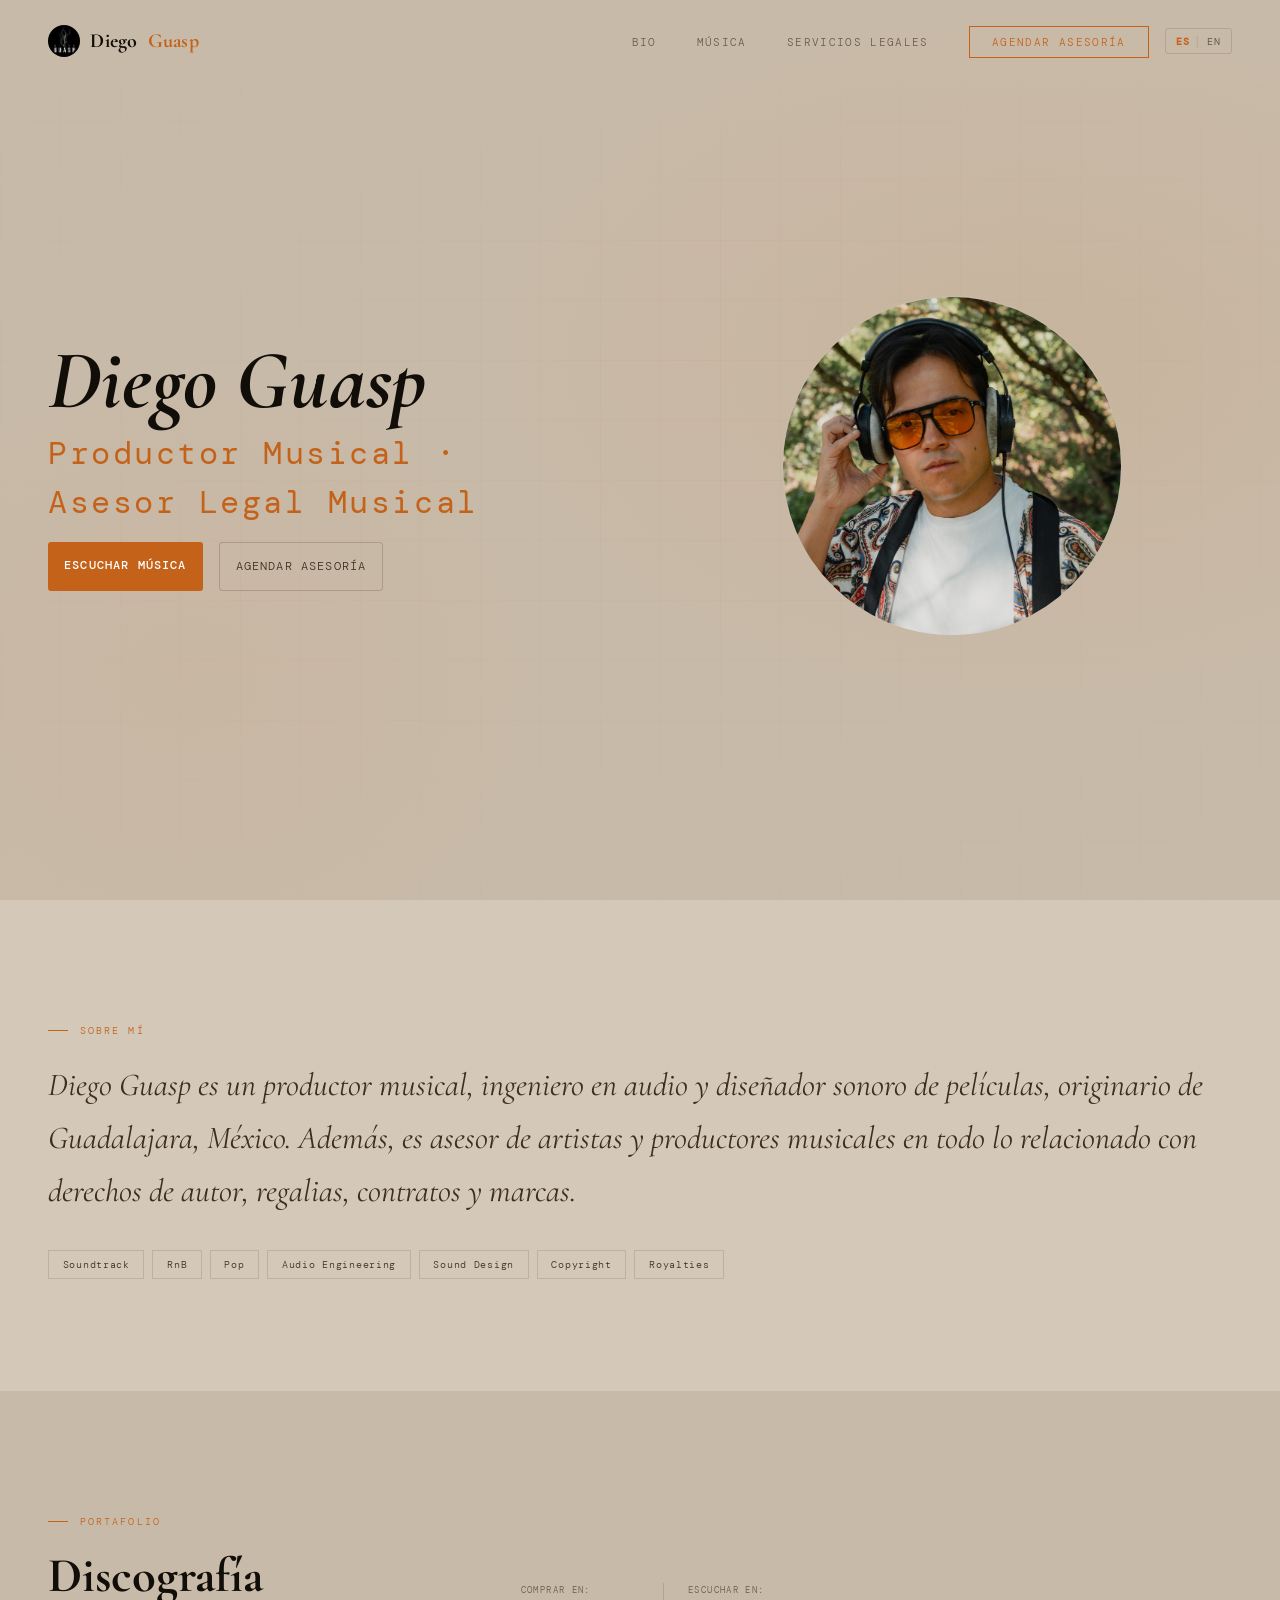
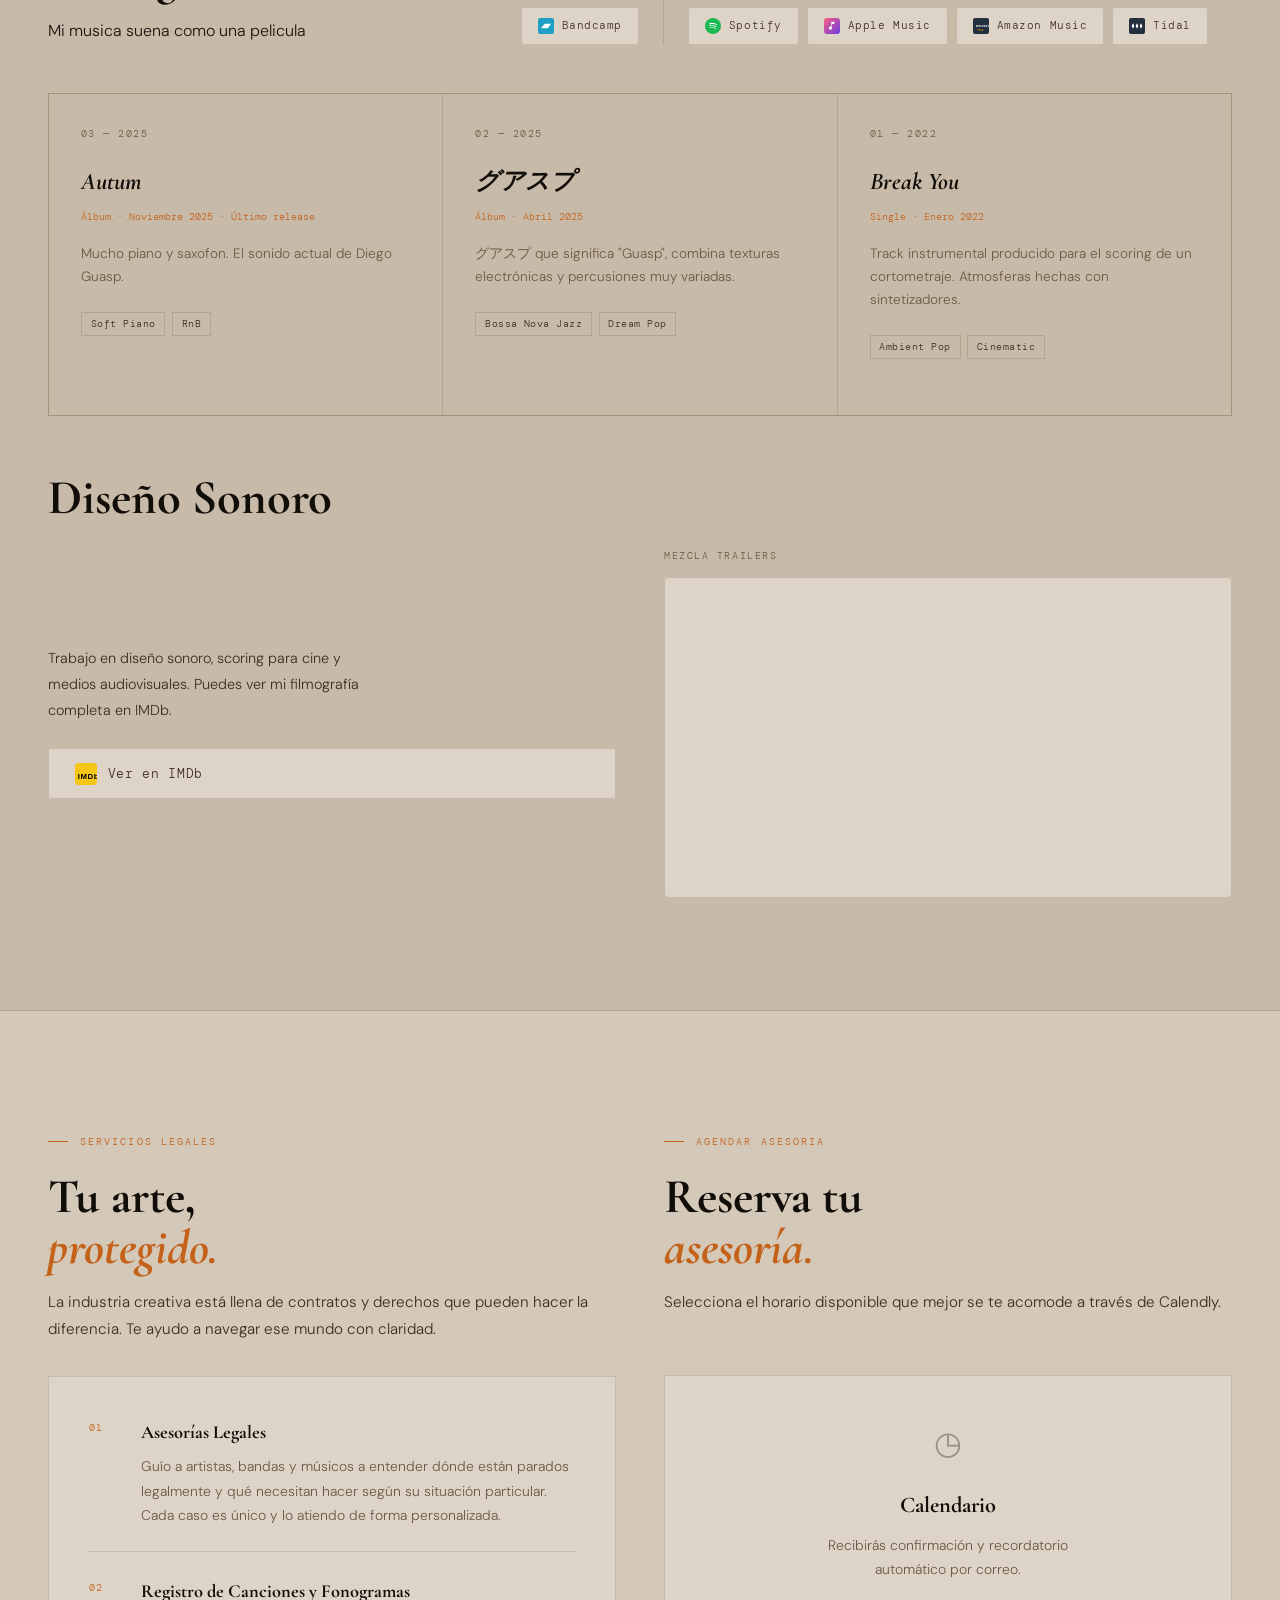
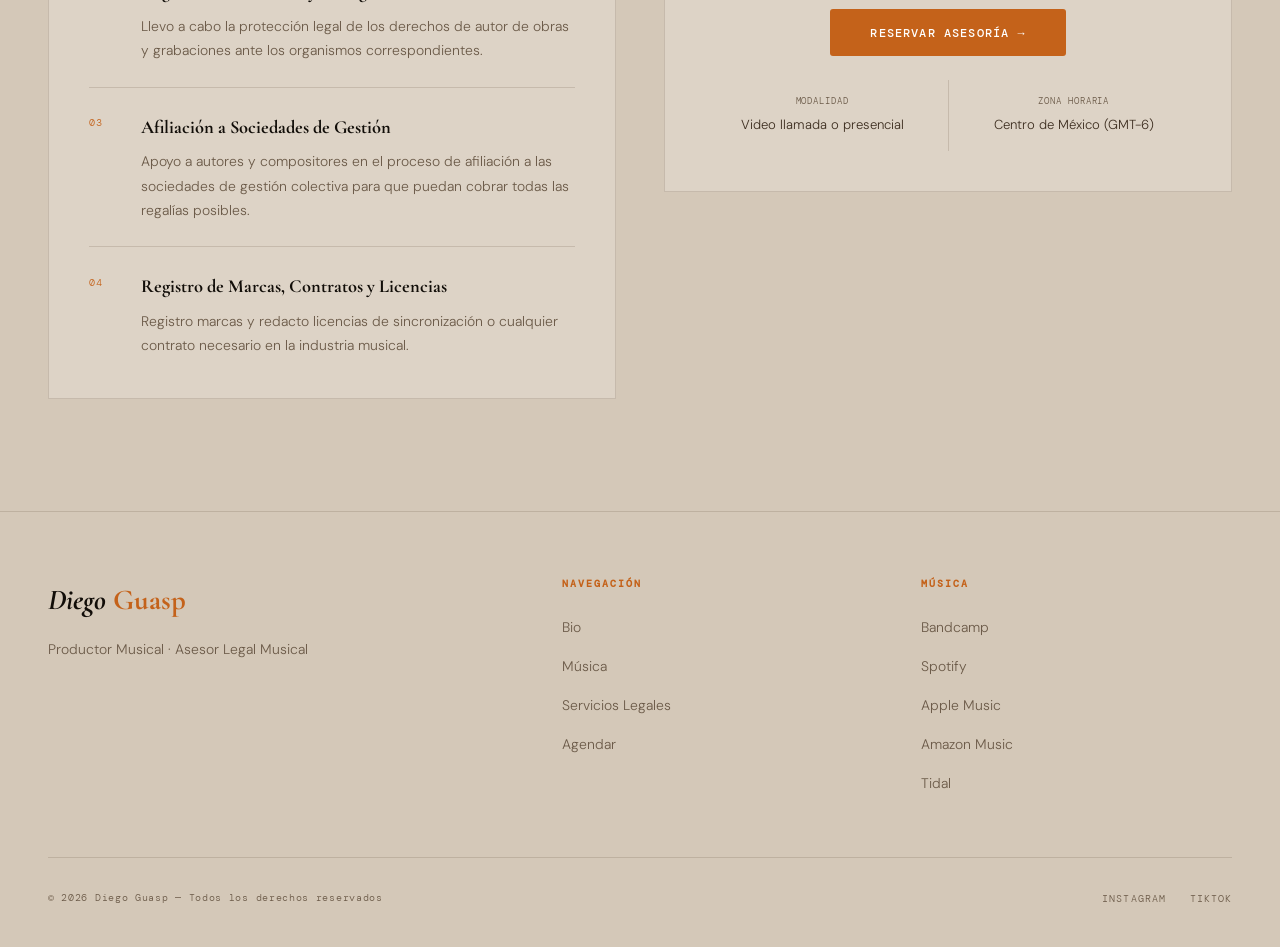
==== commit 8bfe2ce8: "cambios agosto 1" ====
--- a/index.html
+++ b/index.html
@@ -33,8 +33,9 @@
 
 <link rel="preconnect" href="https://fonts.googleapis.com">
 <link rel="preconnect" href="https://fonts.gstatic.com" crossorigin>
-<link href="https://fonts.googleapis.com/css2?family=Syne:wght@400;700;800&family=DM+Sans:wght@300;400;500&family=DM+Mono:wght@400;500&display=swap" rel="stylesheet">
-<link rel="stylesheet" href="styles.css?v=3">
+<link href="https://fonts.googleapis.com/css2?family=Cormorant+Garamond:ital,wght@0,400;0,600;0,700;1,400;1,600;1,700&family=DM+Sans:wght@300;400;500&family=DM+Mono:wght@400;500&display=swap" rel="stylesheet">
+<link rel="preload" as="image" href="Imagenes/Foto.JPG">
+<link rel="stylesheet" href="styles.css">
 </head>
 <body>
 
--- a/styles.css
+++ b/styles.css
@@ -6,17 +6,18 @@
 html { scroll-behavior: smooth; scroll-padding-top: 7rem; font-size: 16px; }
 
 :root {
-  --bg:      #c6c8d0;
-  --bg2:     #d2d4da;
-  --bg3:     #dcdee8;
-  --border:  rgba(40,45,80,0.13);
-  --text:    #1a1c2e;
-  --muted:   #52567a;
-  --subtle:  #32355a;
-  --blue:    #2d52c4;
-  --blue2:   #4f7eff;
-  --cream:   #0d0f22;
-  --font-display: 'Syne', sans-serif;
+  --bg:      #C8BAA8;
+  --bg2:     #D4C8B8;
+  --bg3:     #DDD3C6;
+  --border:  rgba(60,35,15,0.14);
+  --text:    #1A1410;
+  --muted:   #6B5A48;
+  --subtle:  #3D2E20;
+  --blue:    #C4621A;
+  --blue2:   #D97E3A;
+  --blue3:   rgba(196,98,26,0.08);
+  --cream:   #110D08;
+  --font-display: 'Cormorant Garamond', Georgia, serif;
   --font-body:    'DM Sans', sans-serif;
   --font-mono:    'DM Mono', monospace;
 }
@@ -24,21 +25,20 @@
 body { background: var(--bg); color: var(--text); font-family: var(--font-body); font-weight: 300; line-height: 1.7; overflow-x: hidden; }
 
 /* NAV */
-nav { position: fixed; top: 0; left: 0; right: 0; z-index: 100; display: flex; justify-content: space-between; align-items: center; padding: 1.5rem 3rem; border-bottom: 1px solid transparent; transition: background 0.4s, border-color 0.4s, padding 0.3s; background: rgba(198,200,214,0.6); backdrop-filter: blur(10px); }
-nav.scrolled { background: #c6c8d6f5; backdrop-filter: blur(20px); border-color: var(--border); padding: 1rem 3rem; }
-.nav-logo { display: flex; align-items: center; gap: 0.65rem; font-family: var(--font-display); font-size: 1.15rem; font-weight: 800; letter-spacing: 0.01em; color: var(--cream); text-decoration: none; }
+nav { position: fixed; top: 0; left: 0; right: 0; z-index: 100; display: flex; justify-content: space-between; align-items: center; padding: 1.5rem 3rem; border-bottom: 1px solid transparent; transition: background 0.4s, border-color 0.4s, padding 0.3s; background: rgba(200,186,168,0.65); backdrop-filter: blur(10px); }
+nav.scrolled { background: rgba(200,186,168,0.96); backdrop-filter: blur(20px); border-color: var(--border); padding: 1rem 3rem; }
+.nav-logo { display: flex; align-items: center; gap: 0.65rem; font-family: var(--font-display); font-size: 1.25rem; font-weight: 700; letter-spacing: 0.01em; color: var(--cream); text-decoration: none; }
 .nav-logo img { width: 32px; height: 32px; object-fit: cover; border-radius: 50%; flex-shrink: 0; }
 .nav-logo span { color: var(--blue); }
-/* nav-right keeps links + toggle together, flush right */
 .nav-right { display: flex; align-items: center; gap: 1rem; }
-.nav-links { display: flex; gap: 2rem; list-style: none; align-items: center; }
+.nav-links { display: flex; gap: 2.5rem; list-style: none; align-items: center; }
 .nav-links a { color: var(--muted); text-decoration: none; font-family: var(--font-mono); font-size: 0.7rem; letter-spacing: 0.12em; text-transform: uppercase; transition: color 0.2s; }
 .nav-links a:hover { color: var(--blue); }
 .nav-links li { min-width: fit-content; }
 .nav-cta { padding: 0.5rem 1.4rem; border: 1px solid var(--blue); color: var(--blue) !important; transition: background 0.2s, color 0.2s !important; }
 .nav-cta:hover { background: var(--blue) !important; color: #fff !important; }
 
-/* Lang toggle */
+/* LANG TOGGLE */
 .lang-toggle { display: flex; align-items: center; gap: 0.3rem; background: transparent; border: 1px solid var(--border); border-radius: 3px; padding: 0.3rem 0.6rem; cursor: pointer; font-family: var(--font-mono); font-size: 0.65rem; letter-spacing: 0.1em; transition: border-color 0.2s; flex-shrink: 0; }
 .lang-toggle:hover { border-color: var(--blue); }
 .lang-opt { color: var(--muted); transition: color 0.2s; }
@@ -48,29 +48,31 @@
 
 /* HERO */
 .hero { min-height: 100vh; display: grid; grid-template-columns: 1fr 1fr; align-items: center; padding: 5rem 3rem 3rem; position: relative; overflow: hidden; gap: 4rem; }
-.hero-bg { position: absolute; inset: 0; z-index: 0; background: radial-gradient(ellipse 60% 55% at 80% 40%, rgba(45,82,196,0.07) 0%, transparent 70%), radial-gradient(ellipse 40% 50% at 15% 75%, rgba(45,82,196,0.04) 0%, transparent 70%); }
-.hero-grid-lines { position: absolute; inset: 0; z-index: 0; background-size: 60px 60px; mask-image: radial-gradient(ellipse 80% 80% at 50% 50%, black 0%, transparent 100%); }
+.hero-bg { position: absolute; inset: 0; z-index: 0; background: radial-gradient(ellipse 60% 55% at 80% 40%, rgba(196,98,26,0.07) 0%, transparent 70%), radial-gradient(ellipse 40% 50% at 15% 75%, rgba(196,98,26,0.04) 0%, transparent 70%); }
+.hero-grid-lines { position: absolute; inset: 0; z-index: 0; background-image: linear-gradient(rgba(196,98,26,0.04) 1px, transparent 1px), linear-gradient(90deg, rgba(196,98,26,0.04) 1px, transparent 1px); background-size: 60px 60px; mask-image: radial-gradient(ellipse 80% 80% at 50% 50%, black 0%, transparent 100%); }
 .hero-content { position: relative; z-index: 1; }
-.hero-title { font-family: var(--font-display); font-size: clamp(3.5rem, 6vw, 6rem); font-weight: 800; line-height: 1.0; margin-bottom: 1.5rem; opacity: 0; animation: fadeUp 0.8s 0.2s forwards; }
-.hero-title .name { display: block; color: var(--cream); margin-bottom: inherit; }
-.hero-title .role { display: block; font-weight: 400; color: var(--blue); font-size: 0.55em; margin-top: 0.4em; letter-spacing: 0.02em; }
+.hero-title { font-family: var(--font-display); font-size: clamp(3.8rem, 6.5vw, 7rem); font-weight: 700; line-height: 0.95; margin-bottom: 1.5rem; opacity: 0; animation: fadeUp 0.8s 0.2s forwards; }
+.hero-title .name { display: block; color: var(--cream); font-style: italic; }
+.hero-title .role { display: block; font-weight: 400; font-style: normal; color: var(--blue); font-size: 0.38em; margin-top: 0.6em; letter-spacing: 0.08em; font-family: var(--font-mono); }
 .hero-btns { display: flex; gap: 1rem; flex-wrap: wrap; opacity: 0; animation: fadeUp 0.8s 0.5s forwards; }
 .btn-blue { padding: 0.85rem 1rem; background: var(--blue); color: #fff; font-family: var(--font-mono); font-size: 0.73rem; font-weight: 500; letter-spacing: 0.1em; text-transform: uppercase; border: none; border-radius: 3px; text-decoration: none; display: inline-block; transition: background 0.2s, transform 0.15s; }
 .btn-blue:hover { background: var(--blue2); transform: translateY(-2px); }
-.btn-ghost { padding: 0.85rem 1rem; background: transparent; color: var(--subtle); font-family: var(--font-mono); font-size: 0.73rem; letter-spacing: 0.1em; text-transform: uppercase; border: 1px solid rgba(40,45,80,0.2); border-radius: 3px; text-decoration: none; display: inline-block; transition: border-color 0.2s, color 0.2s; }
+.btn-ghost { padding: 0.85rem 1rem; background: transparent; color: var(--subtle); font-family: var(--font-mono); font-size: 0.73rem; letter-spacing: 0.1em; text-transform: uppercase; border: 1px solid rgba(60,35,15,0.2); border-radius: 3px; text-decoration: none; display: inline-block; transition: border-color 0.2s, color 0.2s; }
 .btn-ghost:hover { border-color: var(--blue); color: var(--blue); }
+
+/* Hero visual */
 .hero-visual { position: relative; z-index: 1; display: flex; justify-content: center; align-items: center; opacity: 0; animation: fadeIn 1.2s 0.3s forwards; }
 .hero-frame { position: relative; display: inline-block; max-width: 340px; width: 100%; }
 .hero-photo-placeholder { width: 100%; aspect-ratio: 1; background: var(--bg3); border: 1px solid var(--border); display: flex; flex-direction: column; align-items: center; justify-content: center; overflow: hidden; border-radius: 50%; }
-.hero-photo-placeholder img { display: block; width: 100%; height: 100%; object-fit: cover; object-position: center; }
+.hero-photo-placeholder img { display: block; width: 100%; height: 100%; object-fit: cover; object-position: center top; }
 .hero-frame-deco { position: absolute; bottom: -14px; right: -14px; width: 100%; height: 100%; border: 1px solid var(--blue); opacity: 0.2; z-index: -1; border-radius: 50%; }
 
 /* SHARED */
 section { padding: 7rem 3rem; scroll-margin-top: -7rem; }
 .section-eyebrow { display: inline-flex; align-items: center; gap: 0.75rem; font-family: var(--font-mono); font-size: 0.65rem; color: var(--blue); letter-spacing: 0.2em; text-transform: uppercase; margin-bottom: 1.25rem; }
 .section-eyebrow::before { content: ''; display: block; width: 20px; height: 1px; background: var(--blue); }
-.section-title { font-family: var(--font-display); font-size: clamp(2rem, 3.5vw, 3rem); font-weight: 800; line-height: 1.1; color: var(--cream); margin-bottom: 1rem; }
-.section-title em { font-style: normal; color: var(--blue); }
+.section-title { font-family: var(--font-display); font-size: clamp(2.2rem, 3.8vw, 3.4rem); font-weight: 700; line-height: 1.05; color: var(--cream); margin-bottom: 1rem; }
+.section-title em { font-style: italic; color: var(--blue); }
 .section-sub  { color: var(--subtle); font-size: 1rem; line-height: 1.8; max-width: 520px; margin-bottom: 3.5rem; }
 .section-text { color: var(--subtle); font-size: 0.95rem; line-height: 1.8; max-width: 580px; margin-bottom: 0; }
 .agenda-intro { margin-bottom: 1.5rem; }
@@ -79,7 +81,8 @@
 /* ABOUT */
 .about { background: var(--bg2); }
 .about-inner { display: grid; grid-template-columns: 1fr; gap: 2rem; }
-.about-inner .section-title { font-size: clamp(1.5rem, 2.2vw, 1.75rem); font-weight: 400; color: var(--subtle); line-height: 1.7; margin-bottom: 0; text-align: justify; }
+.about-img-wrap { display: none; }
+.about-inner .section-title { font-size: clamp(1.5rem, 2.5vw, 2rem); font-weight: 400; font-style: italic; color: var(--subtle); line-height: 1.65; margin-bottom: 0; }
 .about-tags { display: flex; flex-wrap: wrap; gap: 0.5rem; margin-top: 2rem; }
 .tag { padding: 0.3rem 0.85rem; border: 1px solid var(--border); font-family: var(--font-mono); font-size: 0.65rem; color: var(--subtle); letter-spacing: 0.07em; transition: border-color 0.2s, color 0.2s; }
 .tag:hover { border-color: var(--blue); color: var(--blue); }
@@ -93,7 +96,7 @@
 .track.touched { background: var(--bg2); }
 .track.touched::before { height: 100%; }
 .track-num   { font-family: var(--font-mono); font-size: 0.62rem; color: var(--muted); letter-spacing: 0.15em; margin-bottom: 1.25rem; }
-.track-title { font-family: var(--font-display); font-size: 1.3rem; font-weight: 800; color: var(--cream); margin-bottom: 0.3rem; }
+.track-title { font-family: var(--font-display); font-size: 1.5rem; font-weight: 700; font-style: italic; color: var(--cream); margin-bottom: 0.3rem; }
 .track-year  { font-family: var(--font-mono); font-size: 0.65rem; color: var(--blue); margin-bottom: 1rem; }
 .track-desc  { font-size: 0.85rem; color: var(--muted); line-height: 1.7; margin-bottom: 1.5rem; }
 .track-genres { display: flex; flex-wrap: wrap; gap: 0.4rem; margin-bottom: 1.5rem; }
@@ -106,11 +109,11 @@
 .platform-group { display: flex; flex-direction: column; gap: 0.5rem; padding: 0 1.5rem; }
 .platform-group:first-child { padding-left: 0; }
 .platform-group + .platform-group { border-left: 1px solid var(--border); }
-.platform-group-label { font-family: var(--font-mono); font-size: 0.68rem; color: var(--muted); letter-spacing: 0.15em; text-transform: uppercase; }
-.platform-group-btns { display: flex; gap: 0.7rem; flex-wrap: wrap; }
-.platform-btn { display: inline-flex; align-items: center; gap: 0.5rem; padding: 0.55rem 1rem; border: 1px solid var(--border); border-radius: 3px; background: var(--bg3); text-decoration: none; font-family: var(--font-mono); font-size: 0.78rem; color: var(--subtle); letter-spacing: 0.05em; transition: border-color 0.2s, color 0.2s, background 0.2s, transform 0.15s; }
+.platform-group-label { font-family: var(--font-mono); font-size: 0.58rem; color: var(--muted); letter-spacing: 0.15em; text-transform: uppercase; }
+.platform-group-btns { display: flex; gap: 0.5rem; flex-wrap: wrap; }
+.platform-btn { display: inline-flex; align-items: center; gap: 0.5rem; padding: 0.55rem 1rem; border: 1px solid var(--border); border-radius: 3px; background: var(--bg3); text-decoration: none; font-family: var(--font-mono); font-size: 0.68rem; color: var(--subtle); letter-spacing: 0.05em; transition: border-color 0.2s, color 0.2s, background 0.2s, transform 0.15s; }
 .platform-btn:hover { border-color: var(--blue); color: var(--blue); background: var(--bg2); transform: translateY(-1px); }
-.platform-btn svg { width: 20px; height: 20px; flex-shrink: 0; }
+.platform-btn svg { width: 16px; height: 16px; flex-shrink: 0; }
 .platform-btn--lg { padding: 0.85rem 1.6rem; font-size: 0.8rem; gap: 0.7rem; }
 .platform-btn--lg svg { width: 22px; height: 22px; }
 
@@ -135,13 +138,15 @@
 .legal-service-item:last-child  { border-bottom: none; padding-bottom: 0; }
 .legal-service-item:first-child { padding-top: 0; }
 .legal-service-num  { font-family: var(--font-mono); font-size: 0.62rem; color: var(--blue); letter-spacing: 0.1em; padding-top: 0.2rem; }
-.legal-service-name { font-family: var(--font-display); font-size: 1.05rem; font-weight: 700; color: var(--cream); margin-bottom: 0.4rem; }
+.legal-service-name { font-family: var(--font-display); font-size: 1.15rem; font-weight: 700; color: var(--cream); margin-bottom: 0.4rem; }
 .legal-service-desc { font-size: 0.87rem; color: var(--muted); line-height: 1.75; }
+
+/* AGENDA */
 .agenda-col { display: flex; flex-direction: column; gap: 0; padding: 0; scroll-margin-top: -1rem; }
 .agenda-header { margin-bottom: 2.18rem; }
 .calendly-wrap { background: var(--bg3); border: 1px solid var(--border); padding: 2.5rem 2rem; display: flex; flex-direction: column; align-items: center; text-align: center; }
 .calendly-icon { font-size: 2rem; margin-bottom: 1rem; opacity: 0.35; }
-.calendly-wrap h3 { font-family: var(--font-display); font-size: 1.25rem; font-weight: 800; color: var(--cream); margin-bottom: 0.6rem; }
+.calendly-wrap h3 { font-family: var(--font-display); font-size: 1.4rem; font-weight: 700; color: var(--cream); margin-bottom: 0.6rem; }
 .calendly-wrap p  { color: var(--muted); font-size: 0.87rem; line-height: 1.7; margin-bottom: 1.75rem; max-width: 260px; }
 .btn-calendly { display: inline-block; padding: 0.95rem 2.5rem; background: var(--blue); color: #fff; font-family: var(--font-mono); font-size: 0.73rem; font-weight: 500; letter-spacing: 0.1em; text-transform: uppercase; text-decoration: none; border-radius: 3px; border: none; cursor: pointer; transition: background 0.2s, transform 0.15s; }
 .btn-calendly:hover { background: var(--blue2); transform: translateY(-2px); }
@@ -153,8 +158,8 @@
 /* FOOTER */
 footer { background: var(--bg2); border-top: 1px solid var(--border); padding: 4rem 3rem 2.5rem; }
 .footer-top { display: grid; grid-template-columns: 1.5fr 1fr 1fr; gap: 3rem; margin-bottom: 3rem; }
-.footer-brand h2 { font-family: var(--font-display); font-size: 1.6rem; font-weight: 800; color: var(--cream); margin-bottom: 0.75rem; }
-.footer-brand h2 span { color: var(--blue); }
+.footer-brand h2 { font-family: var(--font-display); font-size: 1.8rem; font-weight: 700; font-style: italic; color: var(--cream); margin-bottom: 0.75rem; }
+.footer-brand h2 span { color: var(--blue); font-style: normal; }
 .footer-brand p { color: var(--muted); font-size: 0.87rem; line-height: 1.8; max-width: 280px; }
 .footer-col h4 { font-family: var(--font-mono); font-size: 0.62rem; color: var(--blue); letter-spacing: 0.2em; text-transform: uppercase; margin-bottom: 1.25rem; }
 .footer-col ul { list-style: none; }
@@ -185,9 +190,9 @@
   nav { padding: 1rem 1.5rem; flex-wrap: nowrap; justify-content: space-between; }
   nav.scrolled { padding: 0.8rem 1.5rem; }
   .nav-hamburger { display: flex; margin-left: auto; }
-  .nav-right { position: static; }
+  .nav-right { display: contents; }
   .lang-toggle-desktop { display: none; }
-  .nav-links { display: none; flex-direction: column; gap: 0; position: fixed; top: 0; left: 0; right: 0; background: rgba(198,200,214,0.97); backdrop-filter: blur(20px); padding: 5rem 2rem 2rem; z-index: 99; border-bottom: 1px solid var(--border); }
+  .nav-links { display: none; flex-direction: column; gap: 0; position: fixed; top: 0; left: 0; right: 0; background: rgba(200,186,168,0.97); backdrop-filter: blur(20px); padding: 5rem 2rem 2rem; z-index: 99; border-bottom: 1px solid var(--border); }
   .nav-links.open { display: flex; }
   .nav-links li { width: 100%; border-bottom: 1px solid var(--border); }
   .nav-links li:has(.nav-cta) { border-bottom: none; }
@@ -195,10 +200,9 @@
   .nav-links a { display: block; padding: 0.9rem 0; font-size: 0.75rem; color: var(--subtle); }
   .nav-links a:hover { color: var(--blue); }
   .nav-cta { display: inline-block !important; padding: 0.65rem 1.4rem !important; width: fit-content; }
-  /* Lang toggle mobile: below CTA, right-aligned */
-  .lang-toggle-mobile-li { display: flex !important; justify-content: flex-end; padding: 0.75rem 0; border-bottom: none !important; margin-top: 0.5rem; }
+  .lang-toggle-mobile-li { display: flex !important; justify-content: flex-end; padding: 0.75rem 0; border-bottom: none !important; border-top: 1px solid var(--border); margin-top: 0.5rem; }
   .lang-toggle-mobile-li .lang-toggle { border: 1px solid var(--border); }
-  .nav-overlay { display: none; position: fixed; inset: 0; z-index: 98; background: rgba(26,28,46,0.35); }
+  .nav-overlay { display: none; position: fixed; inset: 0; z-index: 98; background: rgba(30,20,10,0.35); }
   .nav-overlay.open { display: block; }
   section { padding: 5rem 1.2rem; }
   .hero { display: flex; flex-direction: column; padding: 7rem 1.2rem 3rem; gap: 2rem; }
@@ -218,7 +222,7 @@
   .footer-top { grid-template-columns: 1fr; gap: 2rem; }
 }
 @media (max-width: 600px) {
-  .hero-title { font-size: 2.4rem; }
+  .hero-title { font-size: 3rem; }
   .section-eyebrow { font-size: 0.6rem; }
   .section-sub, .section-text, .agenda-intro p { font-size: 0.92rem; }
   .legal-box { padding: 1.5rem; }
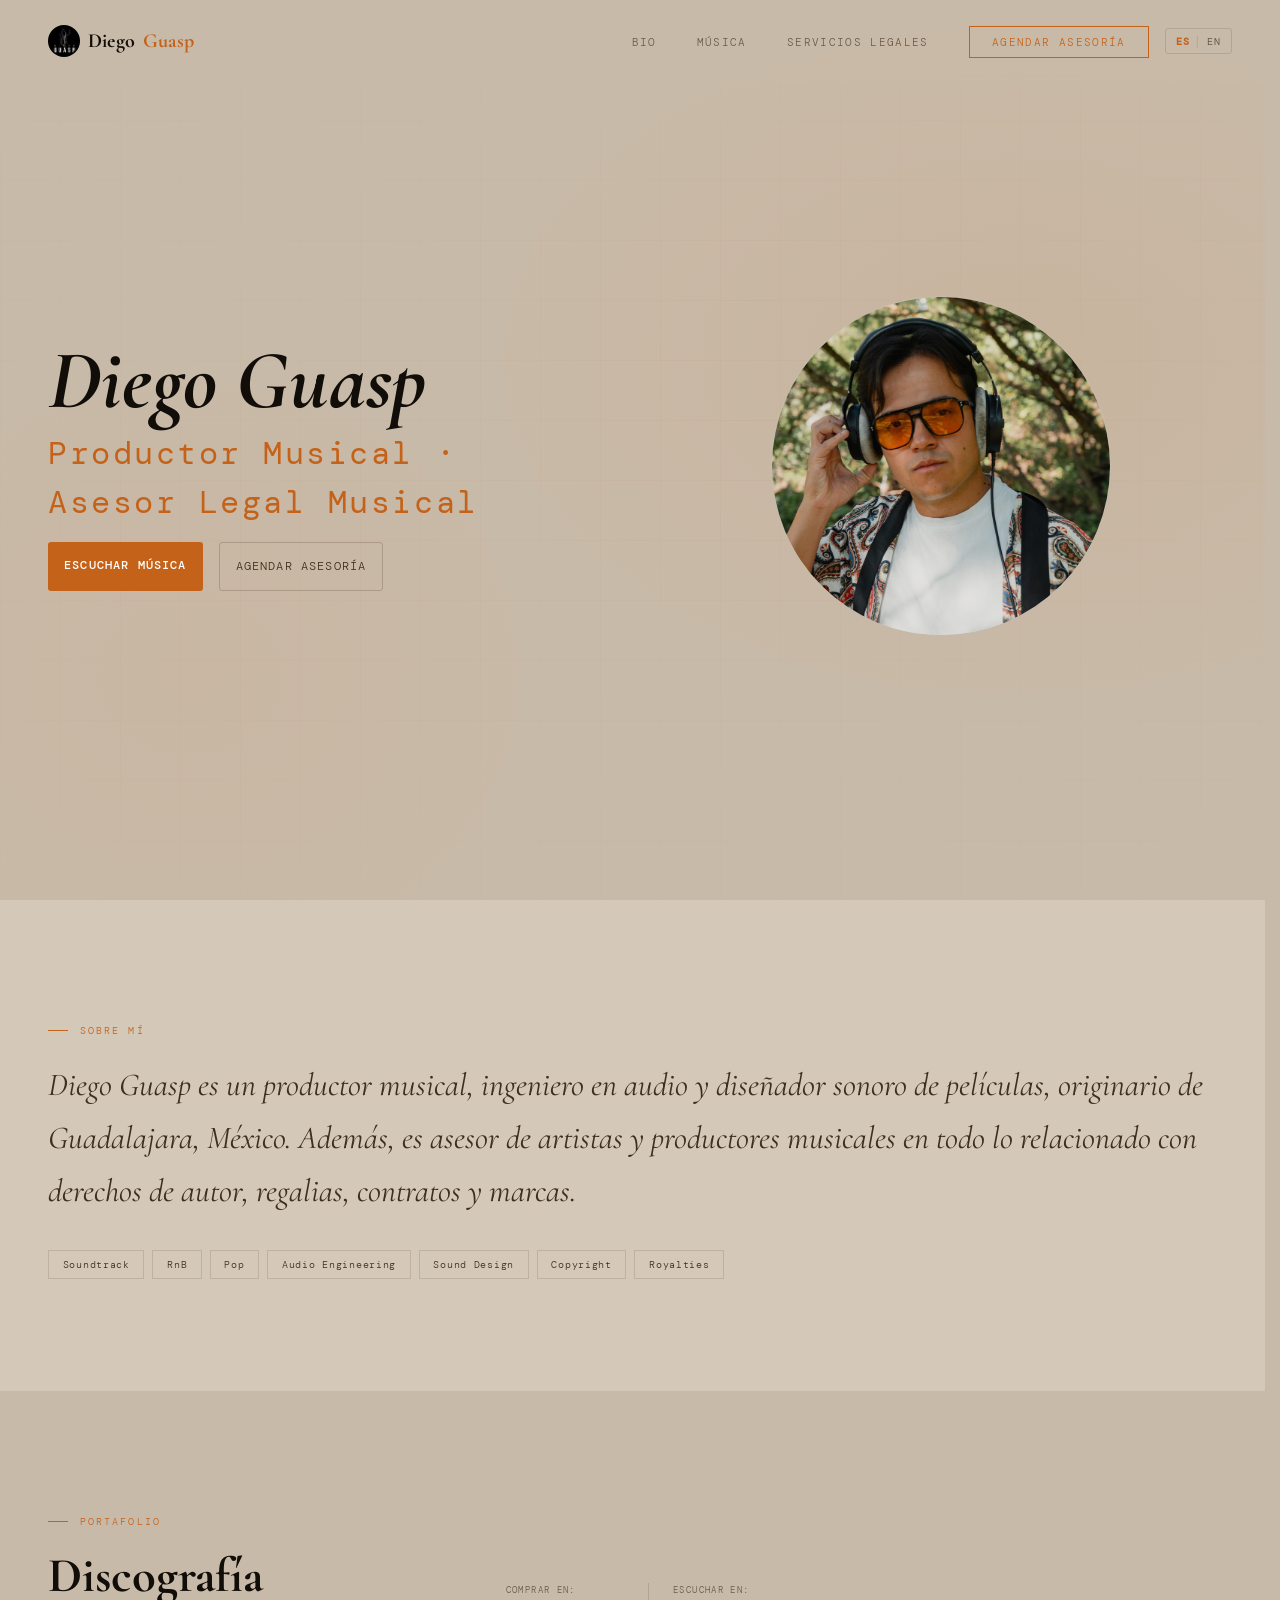
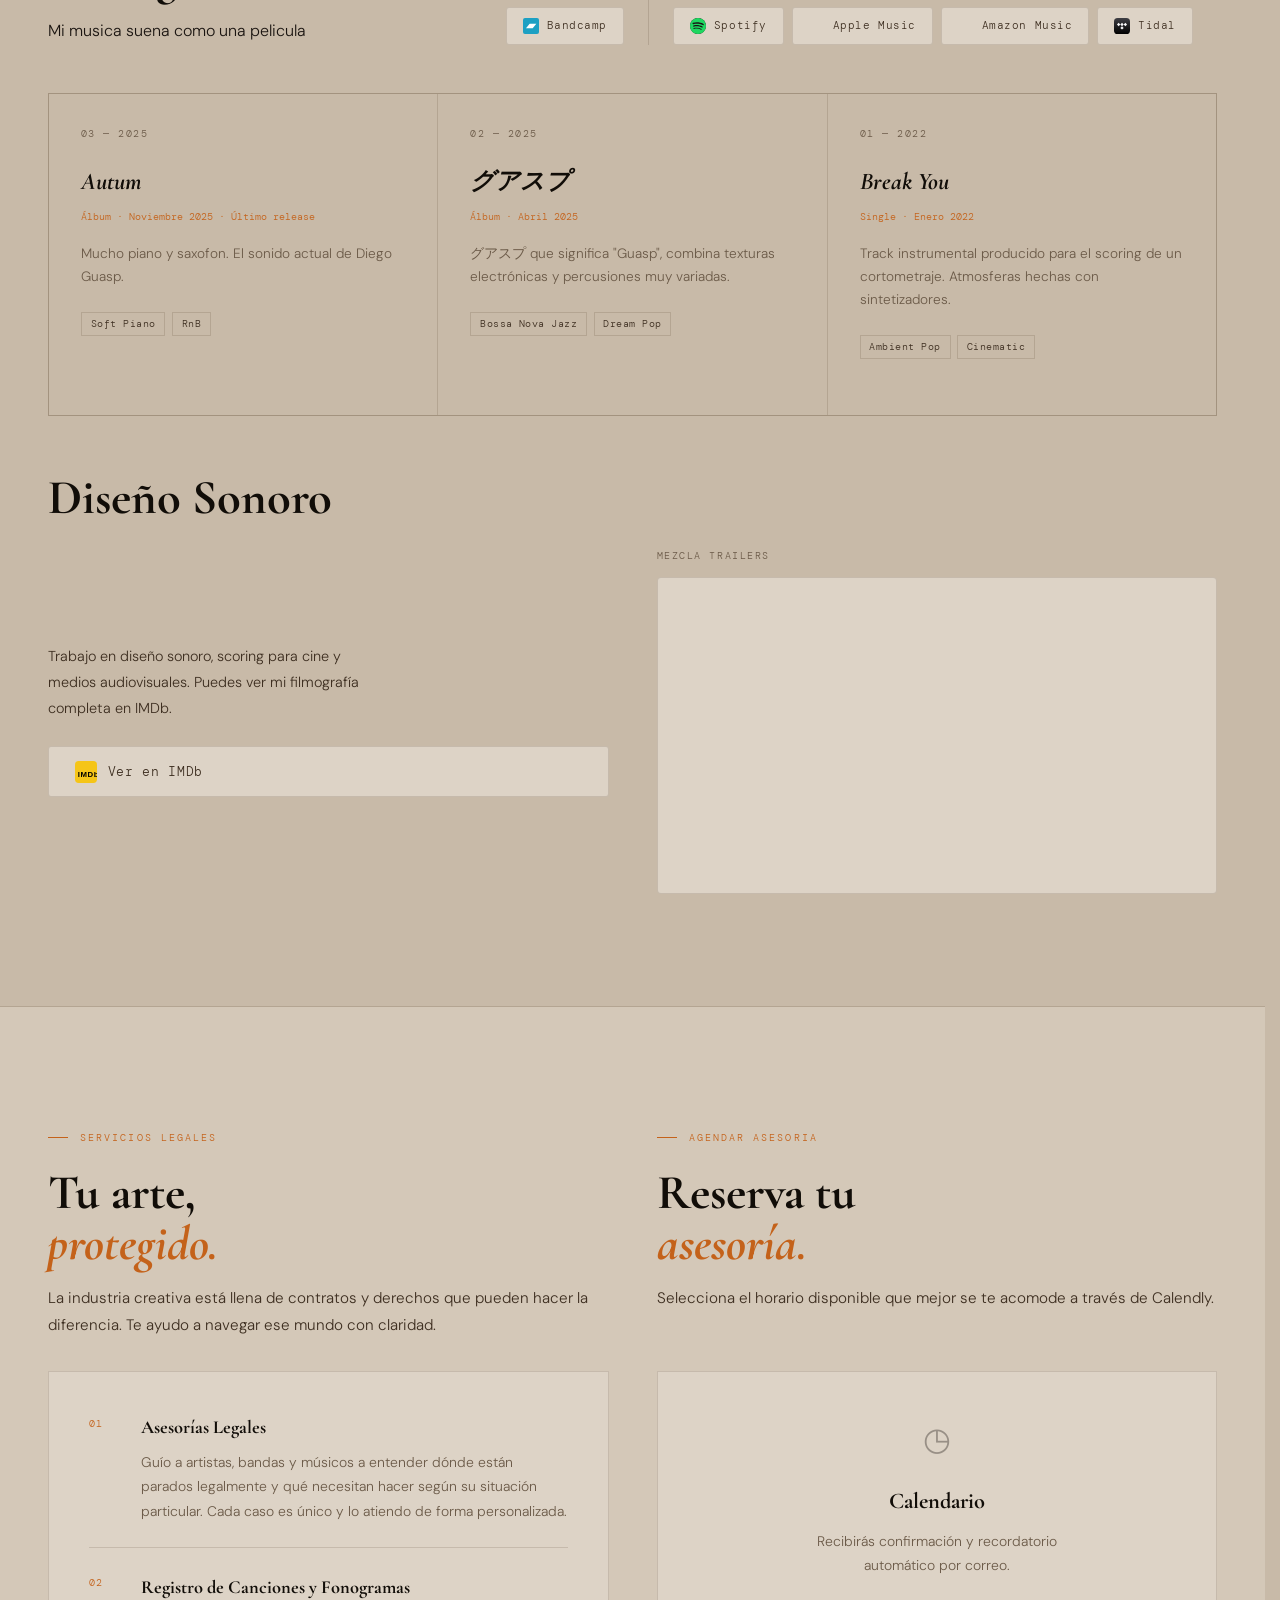
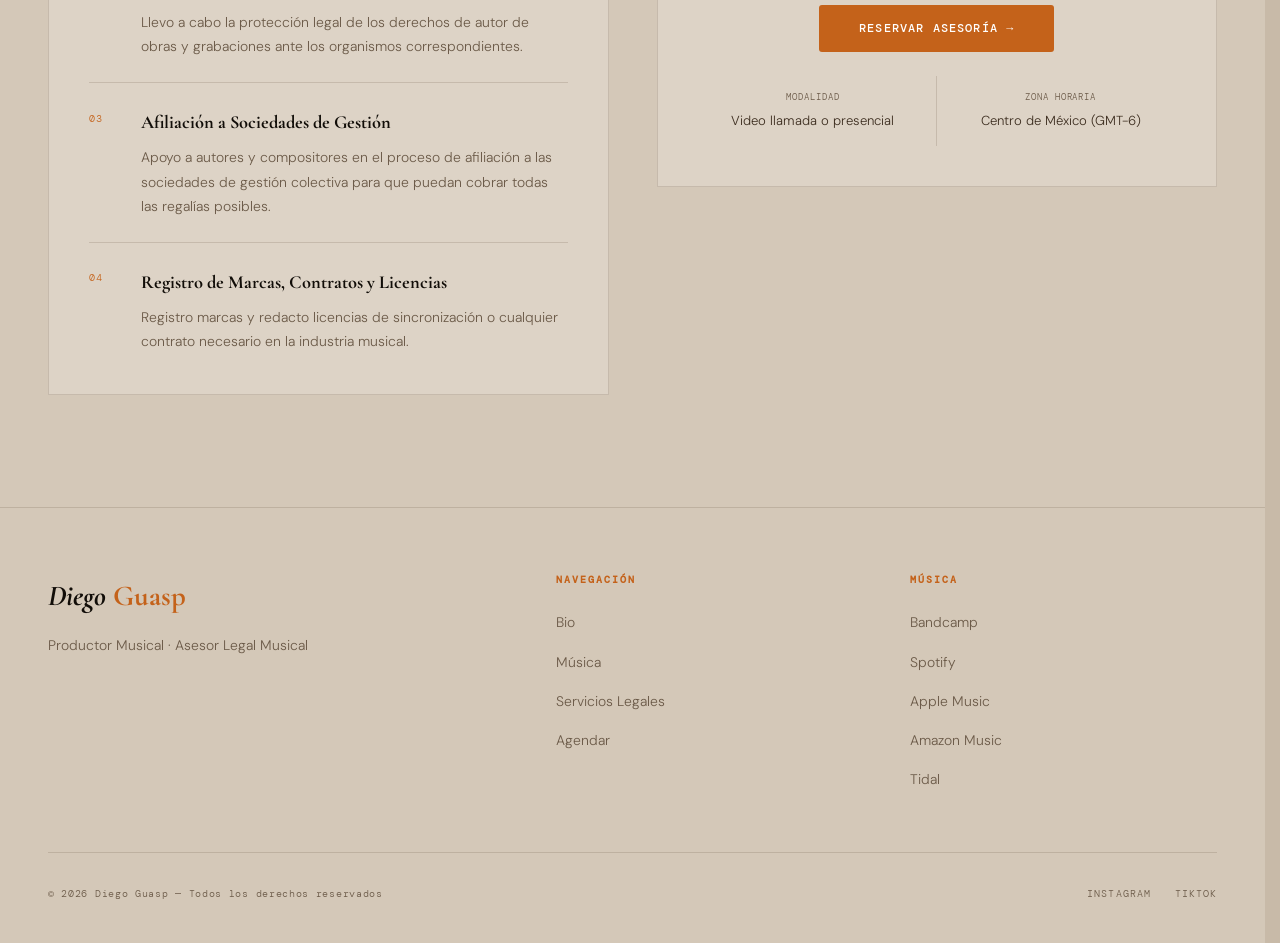
==== commit 04e52aa2: "cambios noviembre 6" ====
--- a/index.html
+++ b/index.html
@@ -117,6 +117,9 @@
   </div>
 </section>
 
+<!-- DIÁLOGO DE PRÓXIMO LANZAMIENTO (temporal) — se controla desde release.js -->
+<dialog class="release" id="proximo-lanzamiento" aria-labelledby="release-dialog-title" hidden></dialog>
+
 <!-- MUSIC -->
 <section class="music" id="musica">
   <div class="music-header">
@@ -139,19 +142,19 @@
         <span class="platform-group-label" data-es="Escuchar en:" data-en="Listen on:">Escuchar en:</span>
         <div class="platform-group-btns">
           <a href="https://open.spotify.com/artist/3UPe8YhRM7mn77mCJE94HJ" target="_blank" rel="noopener" class="platform-btn">
-            <svg viewBox="0 0 24 24" xmlns="http://www.w3.org/2000/svg"><circle cx="12" cy="12" r="12" fill="#1DB954"/><path d="M17.2 10.6c-2.9-1.7-7.6-1.9-10.3-1a.7.7 0 01-.9-.5.7.7 0 01.5-.9c3-.9 8.1-.7 11.3 1.2a.7.7 0 01.2 1 .7.7 0 01-.8.2zm-.1 2.7a.6.6 0 01-.8.2c-2.4-1.5-6.1-1.9-9-1.1a.6.6 0 01-.7-.4.6.6 0 01.4-.7c3.3-.9 7.3-.5 10 1.2a.6.6 0 01.1.8zm-.9 2.6a.5.5 0 01-.7.1c-2.1-1.3-4.8-1.6-7.9-.9a.5.5 0 01-.6-.4.5.5 0 01.4-.6c3.4-.7 6.4-.4 8.7 1a.5.5 0 01.1.8z" fill="white"/></svg>
+            <svg viewBox="0 0 24 24" xmlns="http://www.w3.org/2000/svg"><circle cx="12" cy="12" r="12" fill="#191414"/><path fill="#1ED760" d="M12 0C5.4 0 0 5.4 0 12s5.4 12 12 12 12-5.4 12-12S18.66 0 12 0zm5.521 17.34c-.24.359-.66.48-1.021.24-2.82-1.74-6.36-2.101-10.561-1.141-.418.122-.779-.179-.899-.539-.12-.421.18-.78.54-.9 4.56-1.021 8.52-.6 11.64 1.32.42.18.479.659.301 1.02zm1.44-3.3c-.301.42-.841.6-1.262.3-3.239-1.98-8.159-2.58-11.939-1.38-.479.12-1.02-.12-1.14-.6-.12-.48.12-1.021.6-1.141C9.6 9.9 15 10.561 18.72 12.84c.361.181.54.78.241 1.2zm.12-3.36C15.24 8.4 8.82 8.16 5.16 9.301c-.6.179-1.2-.181-1.38-.721-.18-.601.18-1.2.72-1.381 4.26-1.26 11.28-1.02 15.721 1.621.539.3.719 1.02.419 1.56-.299.421-1.02.599-1.559.3z"/></svg>
             Spotify
           </a>
           <a href="https://music.apple.com/mx/artist/diego-guasp/1601722653" target="_blank" rel="noopener" class="platform-btn">
-            <svg viewBox="0 0 24 24" xmlns="http://www.w3.org/2000/svg"><defs><linearGradient id="appleG" x1="0" y1="0" x2="1" y2="1"><stop offset="0%" stop-color="#FC5C7D"/><stop offset="100%" stop-color="#6A3DE8"/></linearGradient></defs><rect width="24" height="24" rx="5" fill="url(#appleG)"/><path d="M15.5 5.5h-4a.5.5 0 00-.5.5v7.3a2.3 2.3 0 10.9 1.8V9h3.1a.5.5 0 00.5-.5V6a.5.5 0 00-.5-.5z" fill="white"/></svg>
+            <img src="Imagenes/Iconos/apple-music.png" alt="" width="16" height="16">
             Apple Music
           </a>
           <a href="https://music.amazon.com.mx/artists/B09PHXPJSR/diego-guasp" target="_blank" rel="noopener" class="platform-btn">
-            <svg viewBox="0 0 24 24" xmlns="http://www.w3.org/2000/svg"><rect width="24" height="24" rx="3" fill="#232F3E"/><path d="M5 15.2c3.2 2 7.4 3.1 11.8 2.3-.4.3-1 .6-1.5.8-2.9.9-6 .4-8.5-1.1-.3-.2-.4-.5-.2-.8.2-.3.4-.3.4-.2z" fill="#FF9900"/><text x="4.5" y="13.5" font-family="Arial" font-weight="700" font-size="6.5" fill="white">music</text></svg>
+            <img src="Imagenes/Iconos/amazon-music.png" alt="" width="16" height="16">
             Amazon Music
           </a>
           <a href="https://tidal.com/artist/30819581" target="_blank" rel="noopener" class="platform-btn">
-            <svg viewBox="0 0 24 24" xmlns="http://www.w3.org/2000/svg"><rect width="24" height="24" rx="3" fill="#232F3E"/><g fill="white"><polygon points="6,8 8,12 6,16 4,12"/><polygon points="12,8 14,12 12,16 10,12"/><polygon points="18,8 20,12 18,16 16,12"/></g></svg>
+            <svg viewBox="0 0 24 24" xmlns="http://www.w3.org/2000/svg"><defs><linearGradient id="tidalG" x1="0" y1="0" x2="0" y2="1"><stop offset="0" stop-color="#3F3F45"/><stop offset="1" stop-color="#000"/></linearGradient></defs><rect width="24" height="24" rx="5.4" fill="url(#tidalG)"/><g fill="#F7F7F9"><polygon points="6.95,7.26 9.47,9.78 6.95,12.299999999999999 4.43,9.78"/><polygon points="12,7.26 14.52,9.78 12,12.299999999999999 9.48,9.78"/><polygon points="17.05,7.26 19.57,9.78 17.05,12.299999999999999 14.530000000000001,9.78"/><polygon points="12,12.32 14.52,14.84 12,17.36 9.48,14.84"/></g></svg>
             Tidal
           </a>
         </div>
@@ -329,5 +332,6 @@
 </div>
 
 <script src="main.js"></script>
+<script src="release.js"></script>
 </body>
 </html>
--- a/styles.css
+++ b/styles.css
@@ -27,7 +27,7 @@
 /* NAV */
 nav { position: fixed; top: 0; left: 0; right: 0; z-index: 100; display: flex; justify-content: space-between; align-items: center; padding: 1.5rem 3rem; border-bottom: 1px solid transparent; transition: background 0.4s, border-color 0.4s, padding 0.3s; background: rgba(200,186,168,0.65); backdrop-filter: blur(10px); }
 nav.scrolled { background: rgba(200,186,168,0.96); backdrop-filter: blur(20px); border-color: var(--border); padding: 1rem 3rem; }
-.nav-logo { display: flex; align-items: center; gap: 0.65rem; font-family: var(--font-display); font-size: 1.25rem; font-weight: 700; letter-spacing: 0.01em; color: var(--cream); text-decoration: none; }
+.nav-logo { display: flex; align-items: center; gap: 0.5rem; font-family: var(--font-display); font-size: 1.25rem; font-weight: 700; letter-spacing: 0.01em; color: var(--cream); text-decoration: none; }
 .nav-logo img { width: 32px; height: 32px; object-fit: cover; border-radius: 50%; flex-shrink: 0; }
 .nav-logo span { color: var(--blue); }
 .nav-right { display: flex; align-items: center; gap: 1rem; }
@@ -113,9 +113,9 @@
 .platform-group-btns { display: flex; gap: 0.5rem; flex-wrap: wrap; }
 .platform-btn { display: inline-flex; align-items: center; gap: 0.5rem; padding: 0.55rem 1rem; border: 1px solid var(--border); border-radius: 3px; background: var(--bg3); text-decoration: none; font-family: var(--font-mono); font-size: 0.68rem; color: var(--subtle); letter-spacing: 0.05em; transition: border-color 0.2s, color 0.2s, background 0.2s, transform 0.15s; }
 .platform-btn:hover { border-color: var(--blue); color: var(--blue); background: var(--bg2); transform: translateY(-1px); }
-.platform-btn svg { width: 16px; height: 16px; flex-shrink: 0; }
+.platform-btn svg, .platform-btn img { width: 16px; height: 16px; flex-shrink: 0; object-fit: contain; }
 .platform-btn--lg { padding: 0.85rem 1.6rem; font-size: 0.8rem; gap: 0.7rem; }
-.platform-btn--lg svg { width: 22px; height: 22px; }
+.platform-btn--lg svg, .platform-btn--lg img { width: 22px; height: 22px; }
 
 /* SOUND DESIGN */
 .sound-design { margin-top: 1rem; }
@@ -154,6 +154,59 @@
 .agenda-feature       { padding: 0.9rem 1rem; background: var(--bg3); }
 .agenda-feature-label { font-family: var(--font-mono); font-size: 0.58rem; color: var(--muted); letter-spacing: 0.1em; text-transform: uppercase; margin-bottom: 0.25rem; }
 .agenda-feature-val   { font-size: 0.82rem; color: var(--subtle); }
+
+/* RELEASE / PRE-SAVE MODAL (temporal) */
+.release[hidden] { display: none; }
+.release { width: min(1000px, calc(100vw - 2rem)); max-width: none; max-height: calc(100vh - 2rem); max-height: calc(100dvh - 2rem); overflow-y: auto; overscroll-behavior: contain; margin: auto; padding: 0; color: var(--text); background: var(--bg3); border: 1px solid var(--border); border-radius: 8px; box-shadow: 0 1.5rem 5rem rgba(0,0,0,0.25); }
+.release:focus { outline: none; }
+.release-bar { position: sticky; top: 0; z-index: 3; height: 0; }
+.release-body { padding: 3.5rem 2rem 2rem; }
+.release::backdrop { background: rgba(30,20,10,0.65); backdrop-filter: blur(4px); }
+.release-inner { display: grid; grid-template-columns: minmax(0, 360px) 1fr; gap: 4rem; align-items: center; max-width: 1000px; margin: 0 auto; }
+.release-close { position: absolute; top: 0.75rem; right: 0.75rem; display: grid; place-items: center; width: 2.5rem; height: 2.5rem; border: 1px solid var(--border); border-radius: 50%; background: var(--bg3); box-shadow: 0 2px 8px rgba(30,20,10,0.15); color: var(--text); font-size: 1.5rem; line-height: 1; cursor: pointer; transition: color 0.2s, border-color 0.2s; }
+.release-close:hover { color: var(--blue); border-color: var(--blue); }
+.release-close:focus { outline: none; }
+.release-close:focus-visible { outline: 2px solid var(--blue); outline-offset: 2px; color: var(--blue); }
+.release-close-label { position: absolute; width: 1px; height: 1px; overflow: hidden; clip: rect(0,0,0,0); white-space: nowrap; }
+/* Bloqueo de scroll de la página mientras la ventana está abierta */
+html { scrollbar-gutter: stable; }
+html.release-open, html.release-open body { overflow: hidden; }
+
+/* Botón flotante para reabrir el lanzamiento */
+.release-launcher { position: fixed; right: 1.25rem; bottom: 1.25rem; bottom: max(1.25rem, env(safe-area-inset-bottom)); z-index: 90; display: flex; align-items: center; gap: 0.75rem; max-width: min(300px, calc(100vw - 2rem)); padding: 0.4rem 1.1rem 0.4rem 0.4rem; background: var(--blue); color: #fff; border: 0; border-radius: 999px; box-shadow: 0 0.6rem 1.6rem rgba(30,20,10,0.28); cursor: pointer; font: inherit; text-align: left; animation: rl-in 0.4s ease both; transition: background 0.2s, transform 0.15s; }
+.release-launcher[hidden] { display: none; }
+.release-launcher:hover { background: var(--blue2); transform: translateY(-2px); }
+.release-launcher:focus-visible { outline: 2px solid var(--cream); outline-offset: 3px; }
+.rl-thumb { position: relative; flex: 0 0 auto; display: grid; place-items: center; width: 2.75rem; height: 2.75rem; border-radius: 50%; overflow: hidden; background: var(--bg2); border: 2px solid rgba(255,255,255,0.85); }
+.rl-thumb img { display: block; width: 100%; height: 100%; object-fit: cover; }
+.rl-thumb-fallback { display: none; font-family: var(--font-display); font-style: italic; font-weight: 700; font-size: 1.4rem; line-height: 1; color: var(--cream); }
+.rl-thumb.no-img .rl-thumb-fallback { display: block; }
+.rl-text { display: flex; flex-direction: column; min-width: 0; line-height: 1.2; }
+.rl-label { font-family: var(--font-mono); font-size: 0.6rem; letter-spacing: 0.14em; text-transform: uppercase; opacity: 0.92; }
+.rl-title { font-family: var(--font-display); font-style: italic; font-weight: 700; font-size: 1.05rem; white-space: nowrap; overflow: hidden; text-overflow: ellipsis; }
+.rl-dot { flex: 0 0 auto; width: 0.55rem; height: 0.55rem; border-radius: 50%; background: #fff; animation: rl-pulse 2s ease-out infinite; }
+@keyframes rl-in { from { opacity: 0; transform: translateY(12px); } to { opacity: 1; transform: none; } }
+@keyframes rl-pulse { 0% { box-shadow: 0 0 0 0 rgba(255,255,255,0.7); } 70%, 100% { box-shadow: 0 0 0 0.55rem rgba(255,255,255,0); } }
+@media (prefers-reduced-motion: reduce) { .release-launcher, .rl-dot { animation: none; } }
+.release-cover { position: relative; width: 100%; aspect-ratio: 1; border: 1px solid var(--border); background: var(--bg2); overflow: hidden; }
+.release-cover img { display: block; width: 100%; height: 100%; object-fit: cover; }
+.release-cover-fallback { display: none; position: absolute; inset: 0; align-items: center; justify-content: center; padding: 1.5rem; text-align: center; font-family: var(--font-display); font-style: italic; font-weight: 700; font-size: 2rem; line-height: 1.1; color: var(--cream); background: linear-gradient(135deg, var(--bg2), var(--bg)); }
+.release-cover.no-img .release-cover-fallback { display: flex; }
+.release-kind { font-family: var(--font-mono); font-size: 0.68rem; color: var(--muted); letter-spacing: 0.15em; text-transform: uppercase; margin-bottom: 0.75rem; }
+.release-dot { margin: 0 0.4rem; color: var(--blue); }
+.release-title { font-style: italic; margin-bottom: 0.4rem; }
+.release-artist { font-family: var(--font-display); font-size: 1.3rem; font-style: italic; color: var(--blue); margin-bottom: 1rem; }
+.release-blurb { color: var(--subtle); font-size: 0.95rem; line-height: 1.8; max-width: 520px; margin-bottom: 1.75rem; }
+.release-countdown { display: flex; gap: 0.75rem; margin-bottom: 1.75rem; }
+.cd-cell { min-width: 4.2rem; padding: 0.7rem 0.5rem; text-align: center; background: var(--bg2); border: 1px solid var(--border); display: flex; flex-direction: column; gap: 0.1rem; }
+.cd-num { font-family: var(--font-display); font-size: 2rem; font-weight: 700; line-height: 1; color: var(--cream); font-variant-numeric: tabular-nums; }
+.cd-label { font-family: var(--font-mono); font-size: 0.55rem; letter-spacing: 0.15em; text-transform: uppercase; color: var(--muted); }
+.release-actions { display: flex; gap: 0.75rem; flex-wrap: wrap; align-items: center; }
+.release-actions--platforms { gap: 0.6rem; }
+.release-cta { padding: 0.95rem 2rem; }
+.release-cta.is-disabled { opacity: 0.55; cursor: not-allowed; pointer-events: none; }
+.release-note { font-family: var(--font-mono); font-size: 0.62rem; color: var(--muted); letter-spacing: 0.05em; margin-top: 1rem; }
+.release-actions + .release-note { margin-top: 1rem; }
 
 /* FOOTER */
 footer { background: var(--bg2); border-top: 1px solid var(--border); padding: 4rem 3rem 2.5rem; }
@@ -200,7 +253,7 @@
   .nav-links a { display: block; padding: 0.9rem 0; font-size: 0.75rem; color: var(--subtle); }
   .nav-links a:hover { color: var(--blue); }
   .nav-cta { display: inline-block !important; padding: 0.65rem 1.4rem !important; width: fit-content; }
-  .lang-toggle-mobile-li { display: flex !important; justify-content: flex-end; padding: 0.75rem 0; border-bottom: none !important; border-top: 1px solid var(--border); margin-top: 0.5rem; }
+  .lang-toggle-mobile-li { display: flex !important; justify-content: flex-end; padding: 0.75rem 0; border-bottom: none !important; margin-top: 0.5rem; }
   .lang-toggle-mobile-li .lang-toggle { border: 1px solid var(--border); }
   .nav-overlay { display: none; position: fixed; inset: 0; z-index: 98; background: rgba(30,20,10,0.35); }
   .nav-overlay.open { display: block; }
@@ -211,6 +264,8 @@
   .hero-visual { order: 1; display: flex; margin-top: 0; margin-bottom: 2rem; justify-content: center; }
   .hero-frame { max-width: 260px; }
   .about-inner, .legal-agenda-cols { grid-template-columns: 1fr; gap: 0; }
+  .release-inner { grid-template-columns: 1fr; gap: 2rem; }
+  .release-cover { max-width: 320px; margin: 0 auto; }
   .music-grid { grid-template-columns: 1fr; }
   .music-header { flex-direction: column; align-items: flex-start; }
   .sound-design-cols { grid-template-columns: 1fr; gap: 2rem; }
@@ -222,7 +277,16 @@
   .footer-top { grid-template-columns: 1fr; gap: 2rem; }
 }
 @media (max-width: 600px) {
+  .release-body { padding: 3.5rem 1.2rem 1.5rem; }
+  .release-launcher { right: 0.9rem; bottom: 0.9rem; bottom: max(0.9rem, env(safe-area-inset-bottom)); }
+  .rl-thumb { width: 2.5rem; height: 2.5rem; }
+  .rl-title { max-width: 9rem; }
   .hero-title { font-size: 3rem; }
+  .release-countdown { gap: 0.5rem; }
+  .cd-cell { min-width: 0; flex: 1; }
+  .cd-num { font-size: 1.6rem; }
+  .release-cta { width: 100%; text-align: center; }
+  .release-cta-2 { width: 100%; text-align: center; }
   .section-eyebrow { font-size: 0.6rem; }
   .section-sub, .section-text, .agenda-intro p { font-size: 0.92rem; }
   .legal-box { padding: 1.5rem; }
